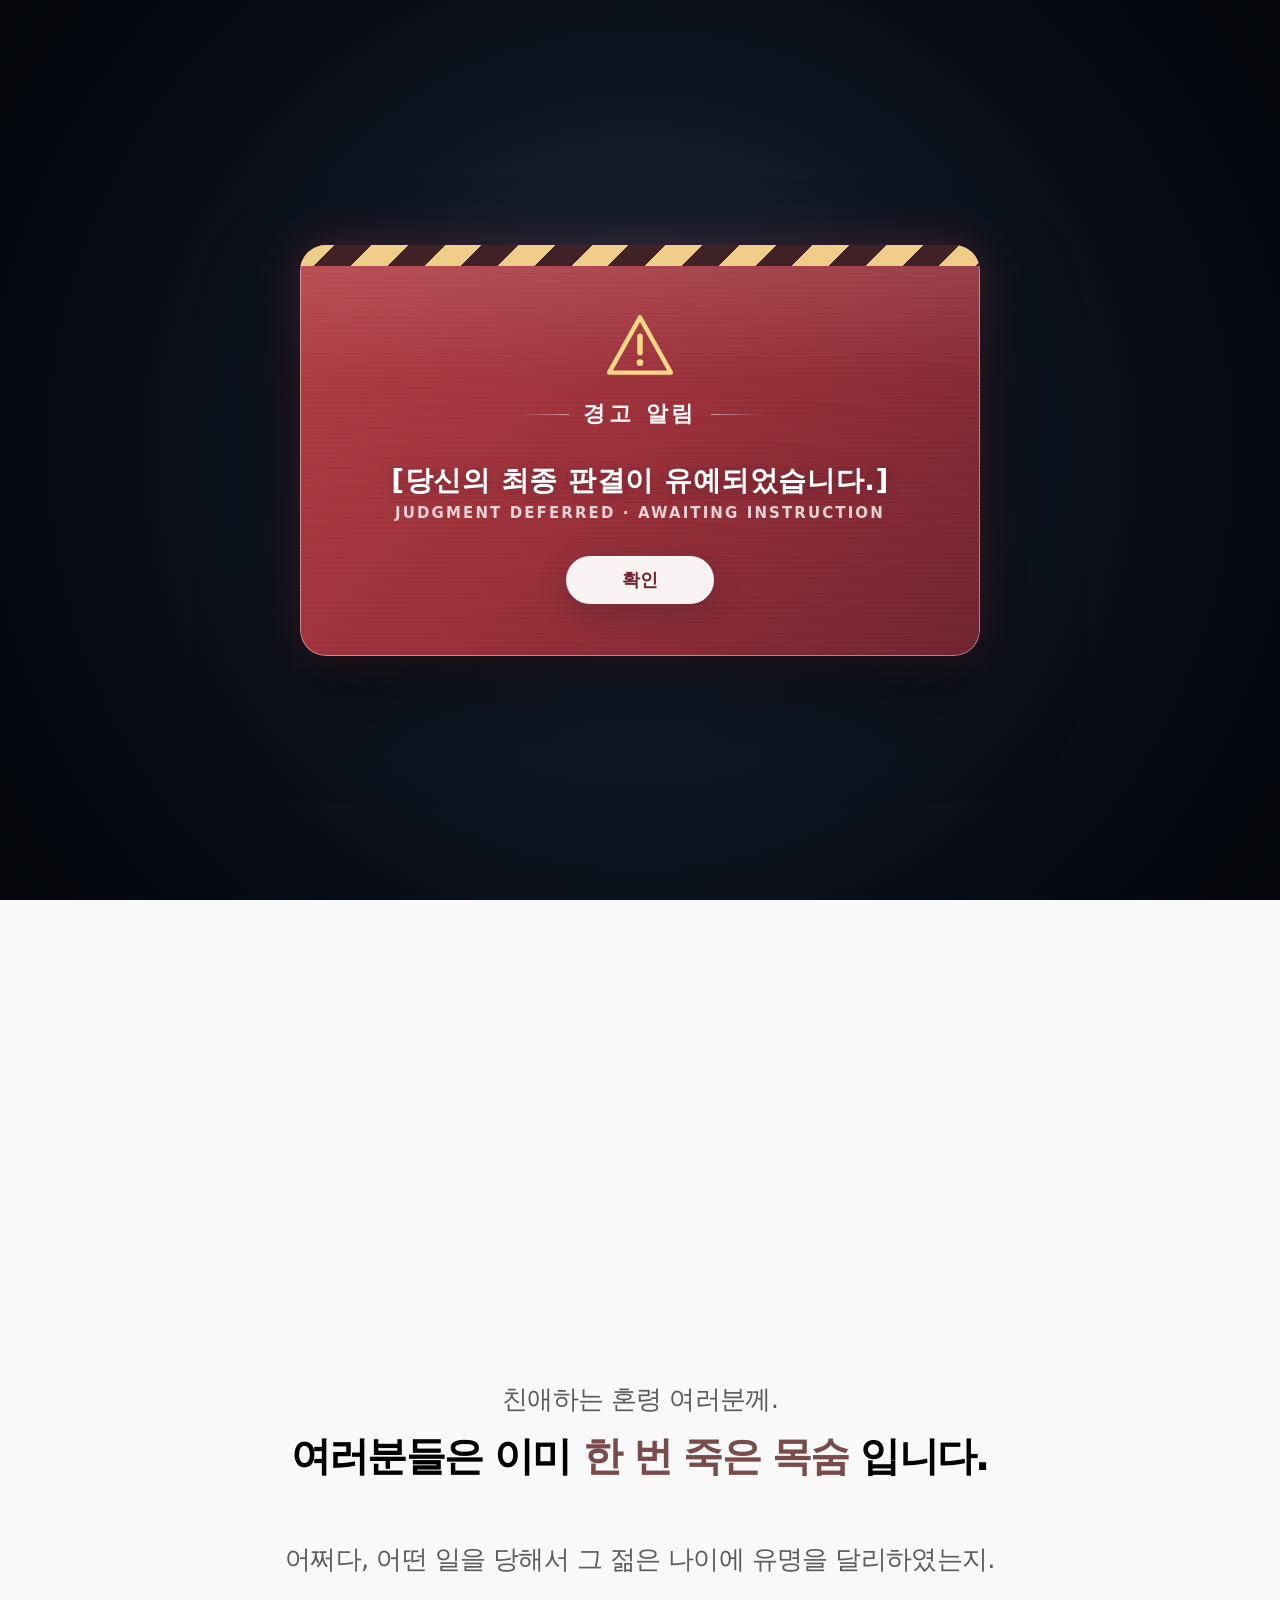
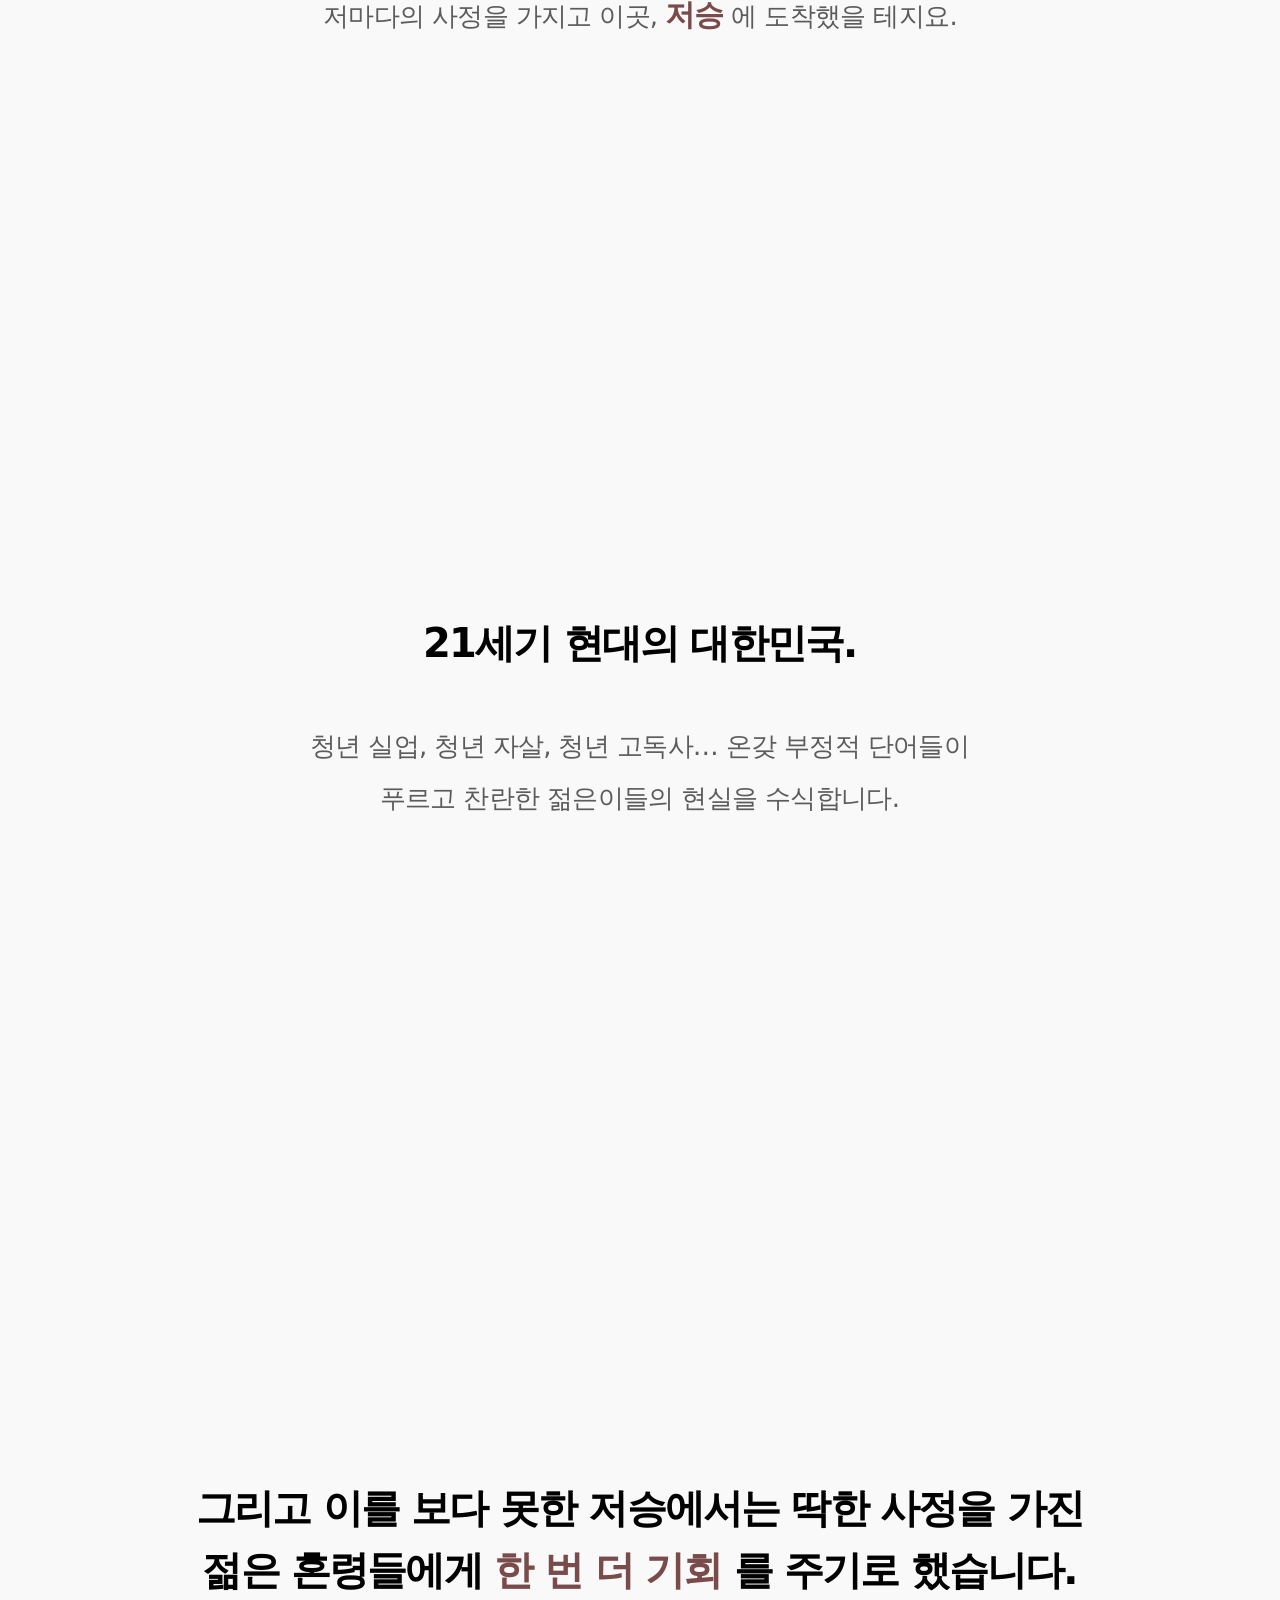
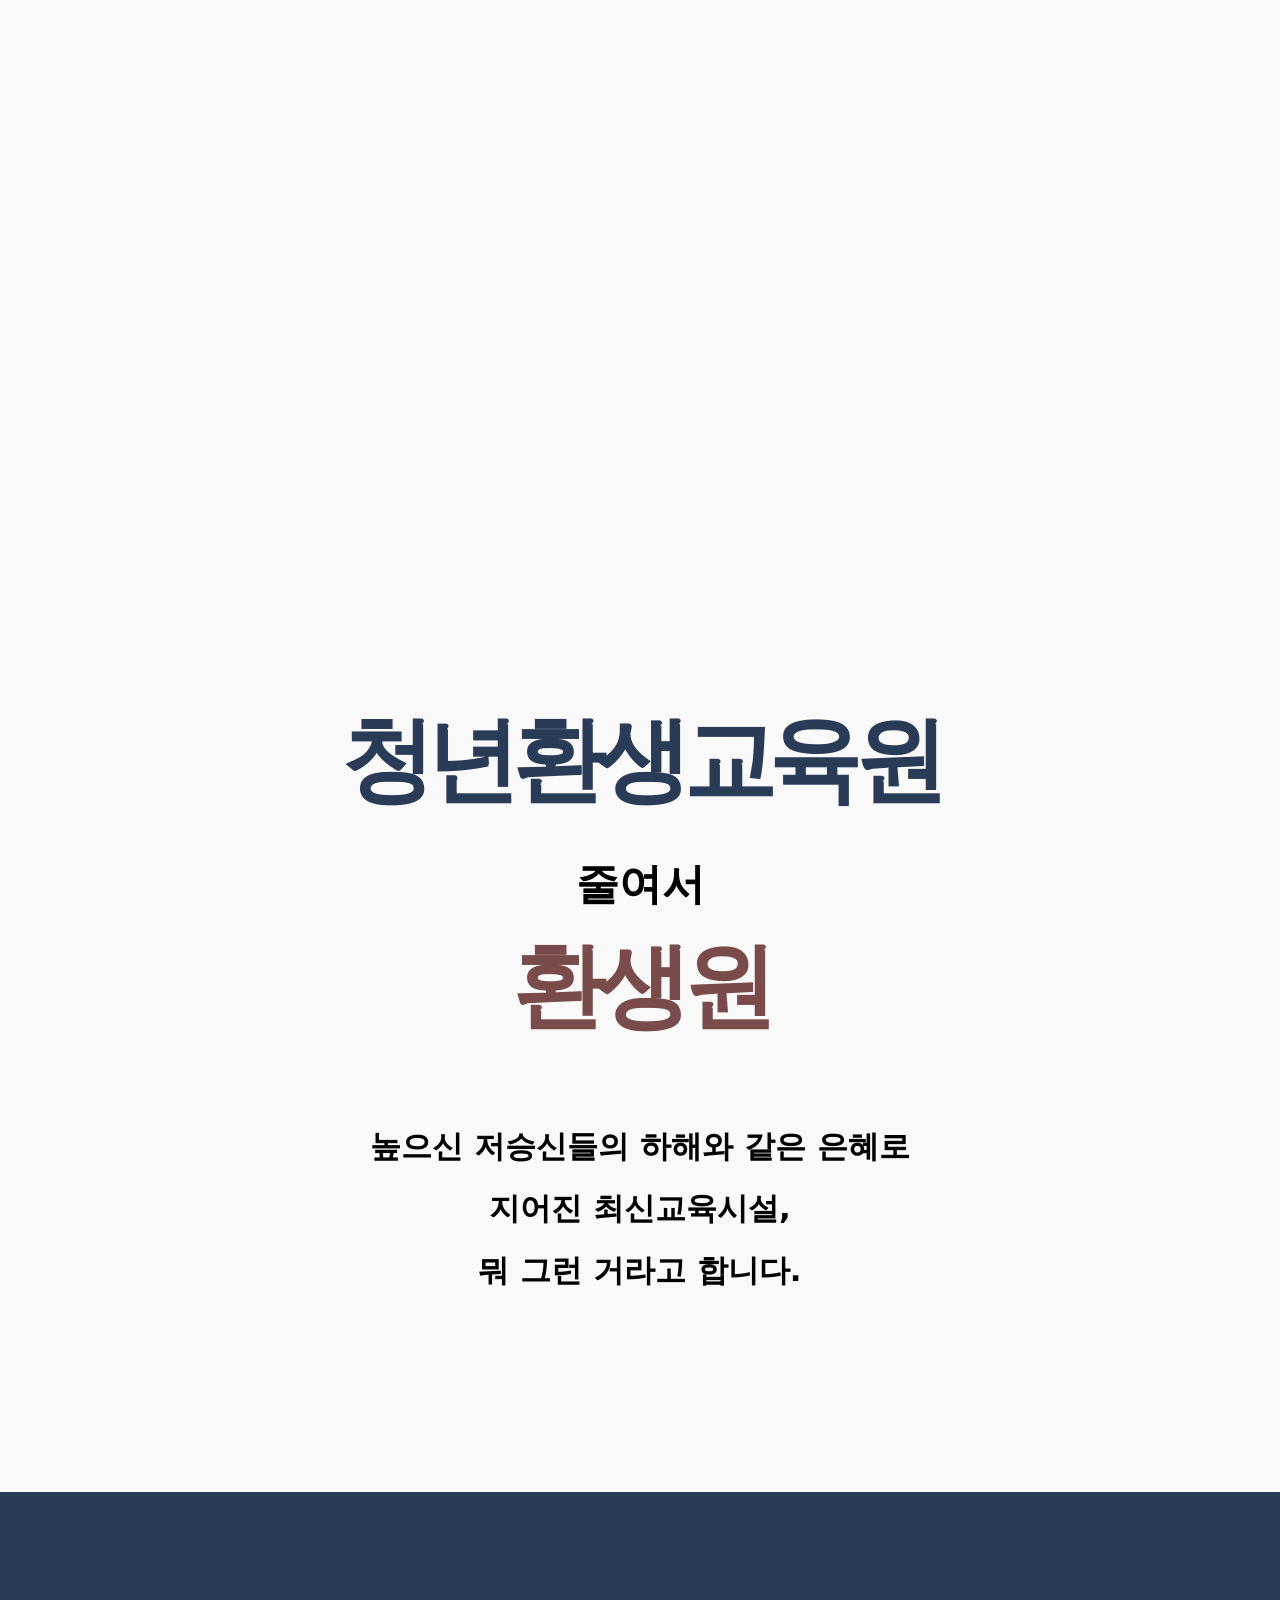
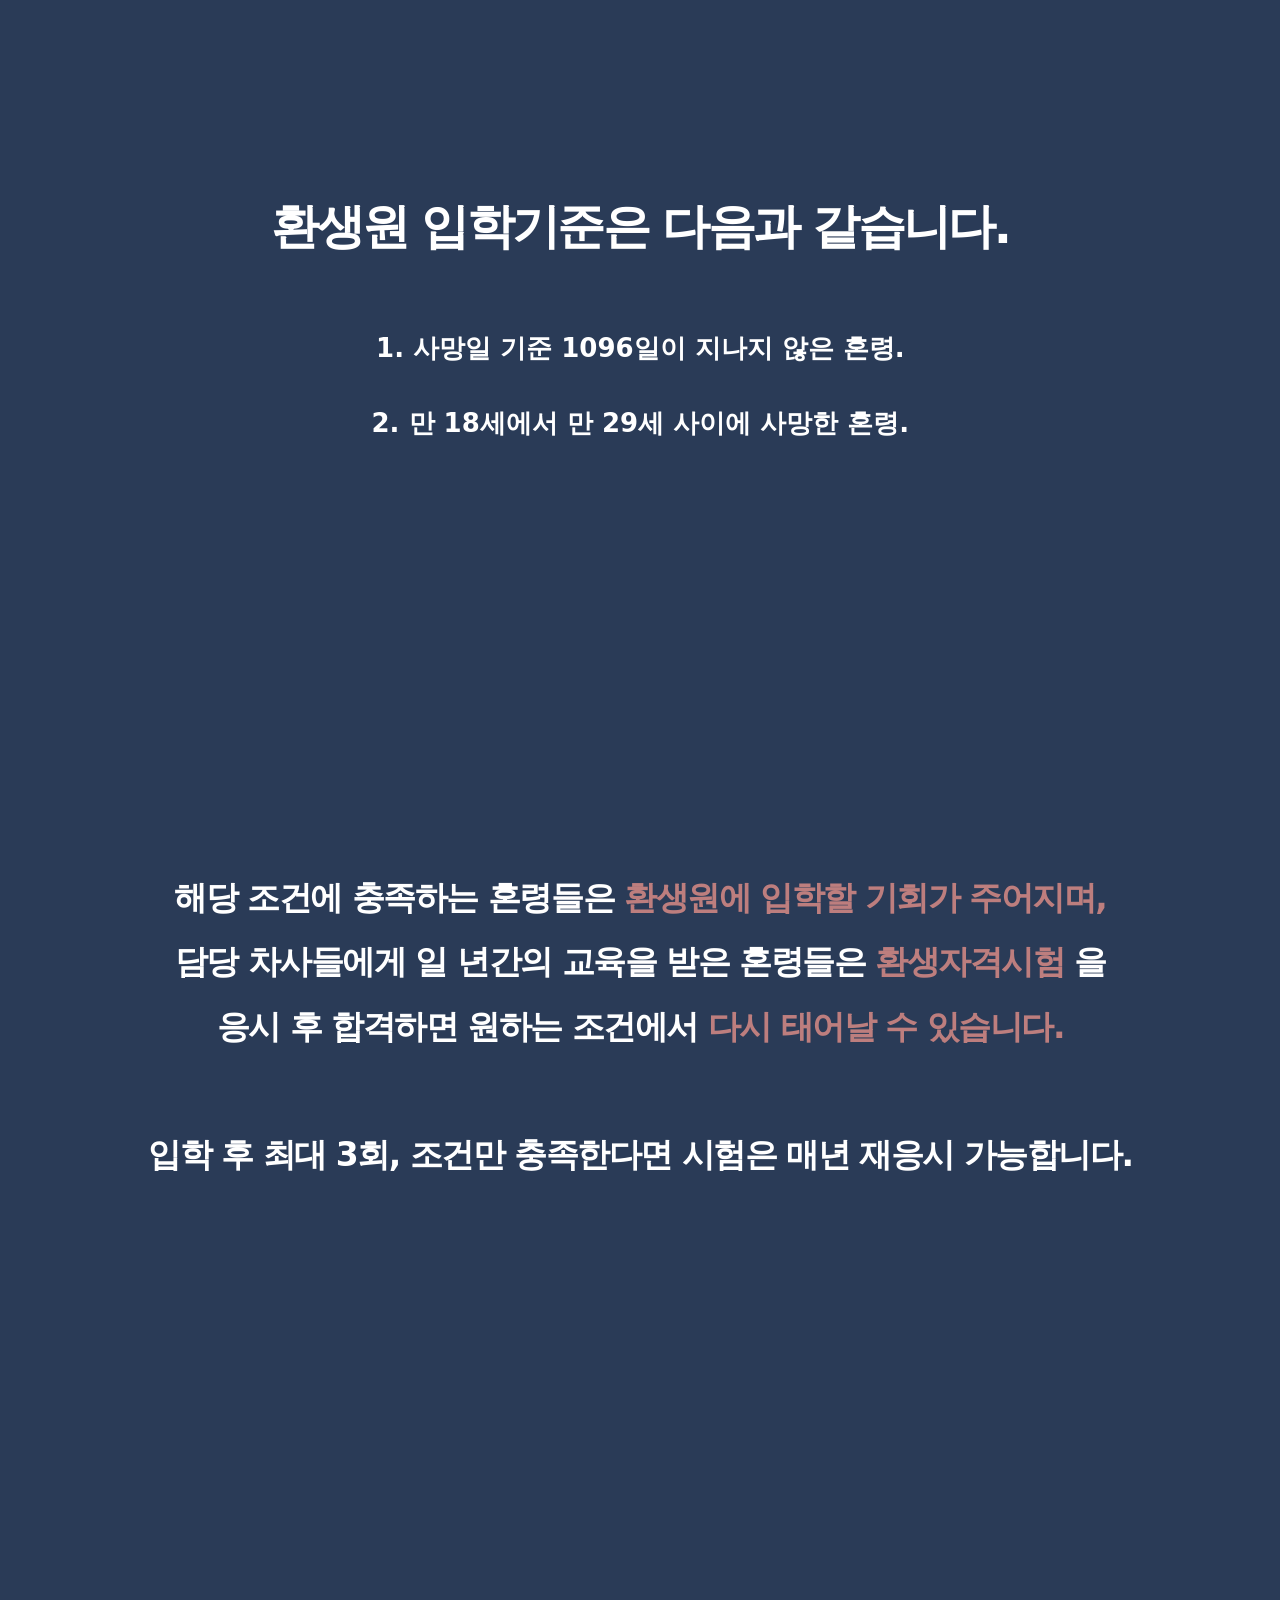
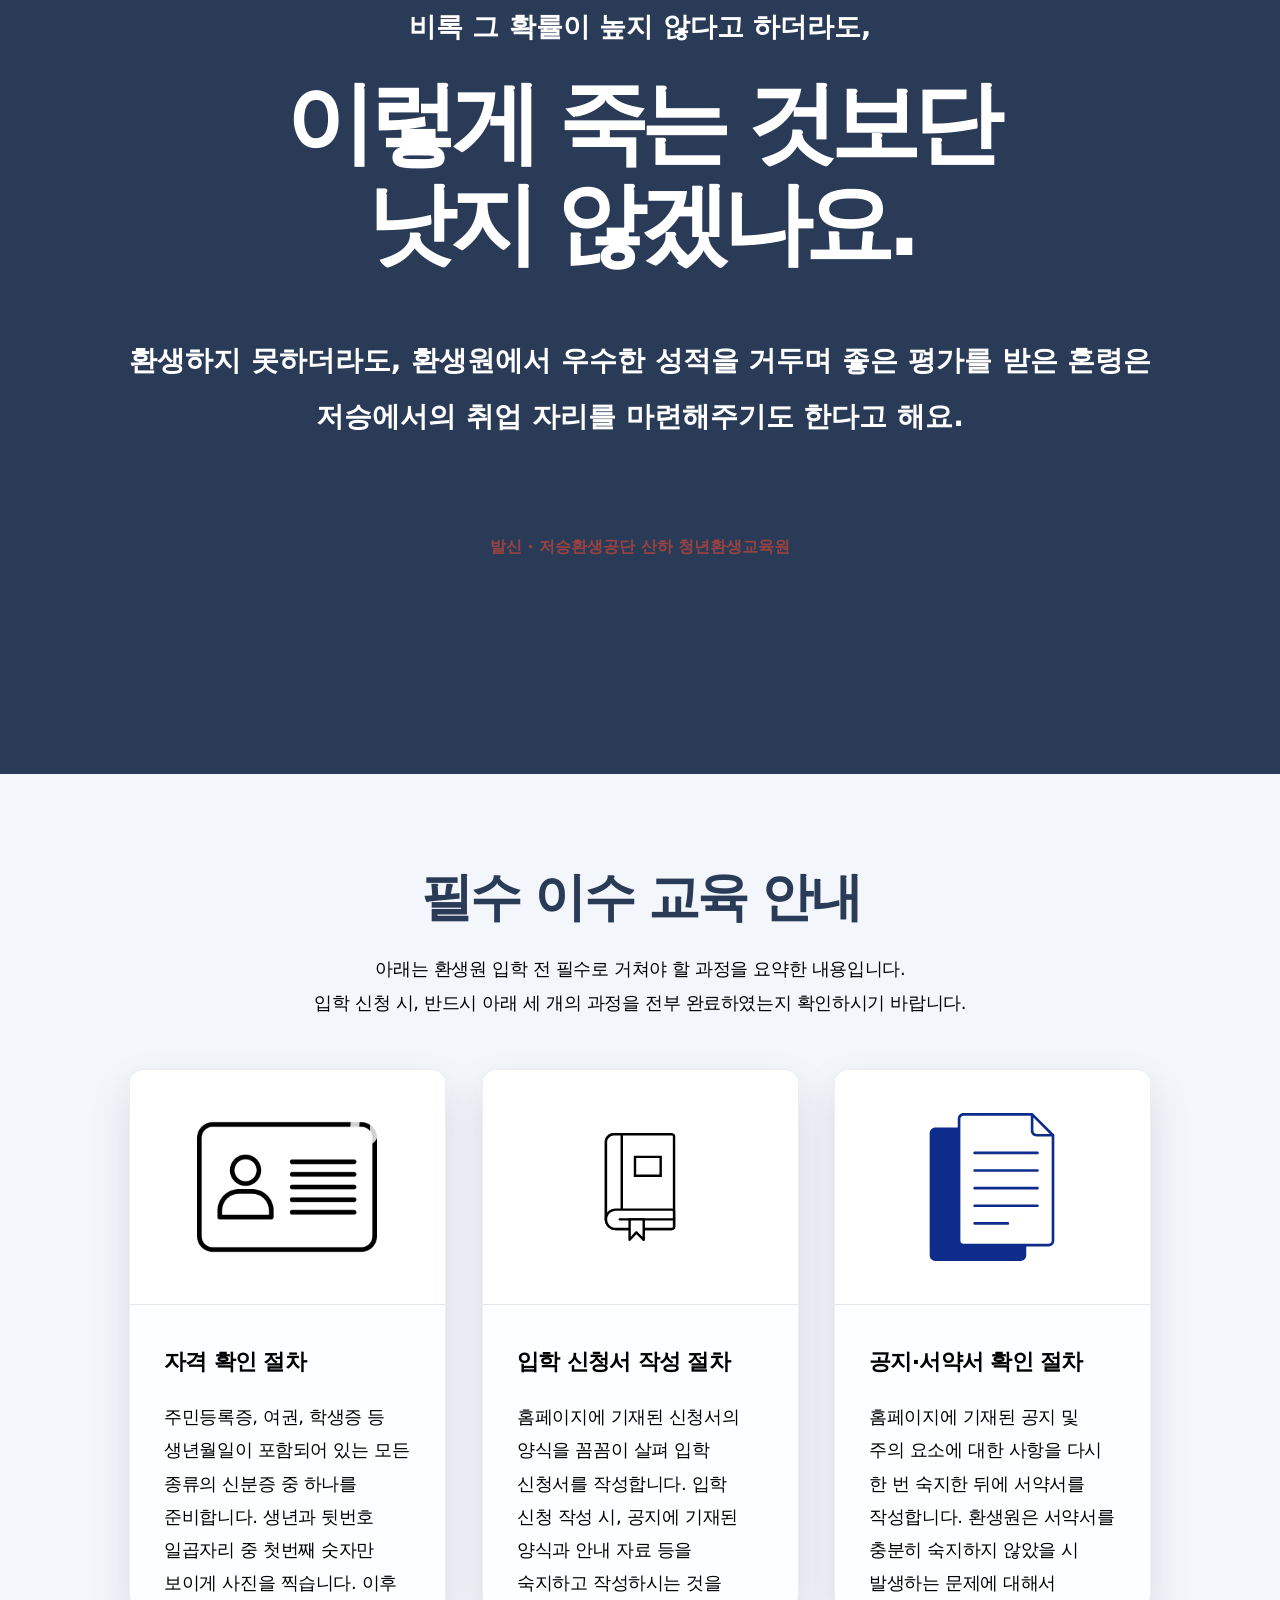
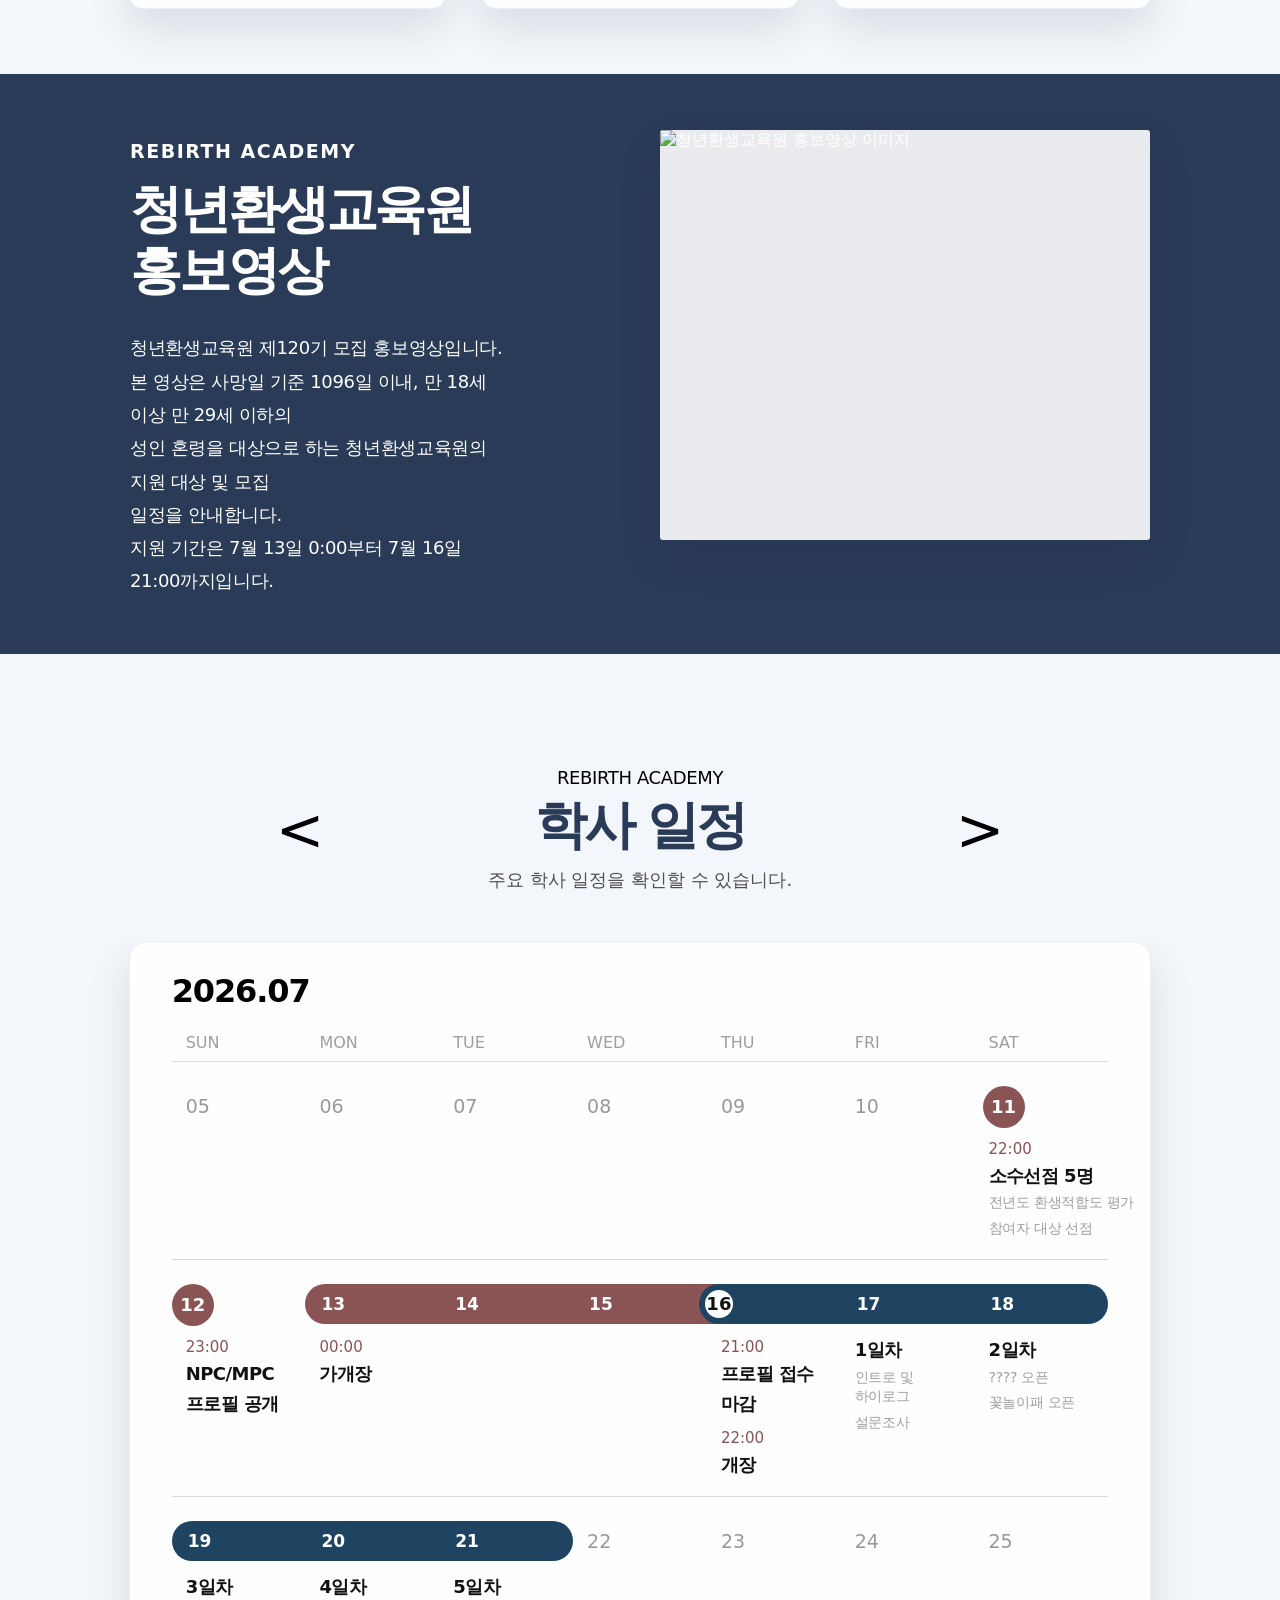
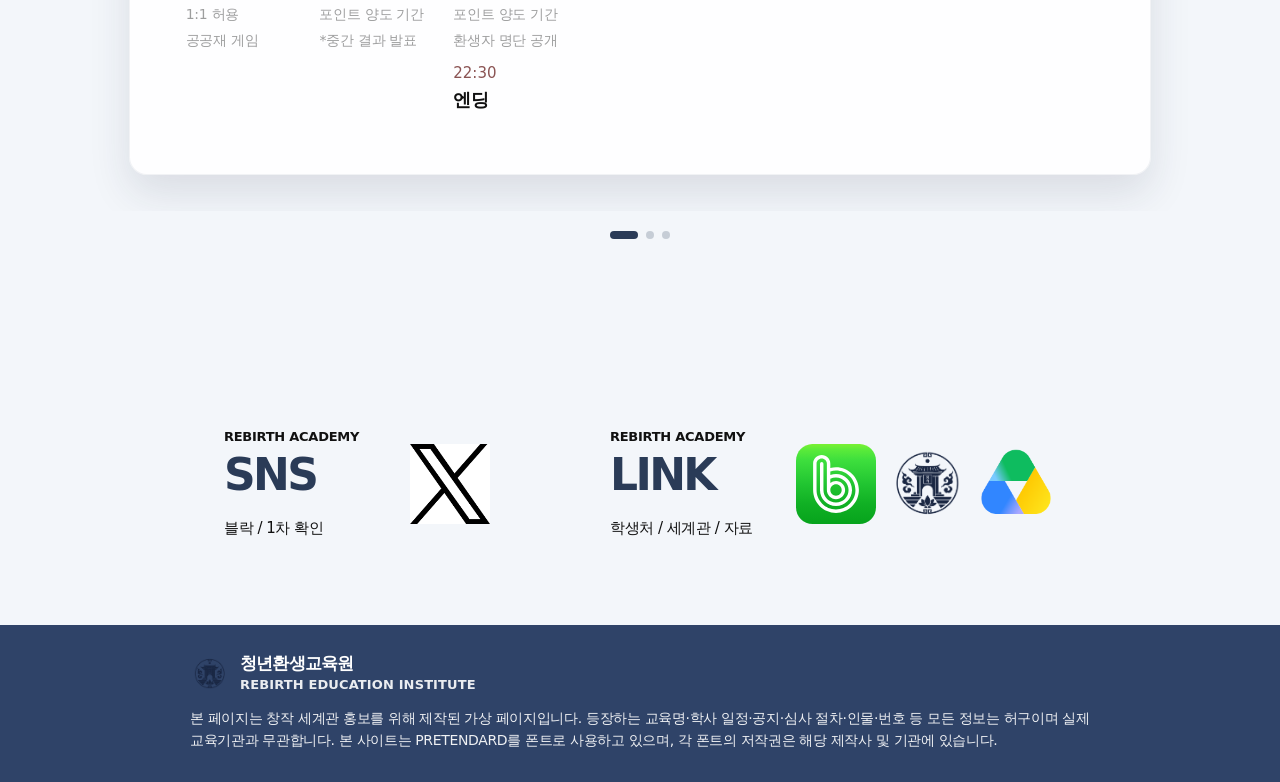
==== index.html @ 83b68c76 "first upload" ====
<!doctype html>
<html lang="ko">
  <head>
    <meta charset="utf-8" />
    <meta content="width=device-width, initial-scale=1.0" name="viewport" />
    <title>청년환생교육원</title>
    <link rel="stylesheet" href="styles.css" />
    <script src="./script.js" defer></script>
  </head>

  <body>
    <!-- =========================================================
       HEADER: 로고와 상단 내비게이션
       ========================================================= -->
    <header class="header">
      <div class="header__inner">
        <a class="header__logo" href="#top">
          <img
            alt="청년환생교육원 로고"
            class="header__logo-img"
            src="img/환생원 자료 모음/로고.png"
          />
          <span>청년환생교육원</span>
        </a>

        <nav class="header__nav">
          <a class="is-active" href="index.html">소개</a>
          <a href="index1.html">커뮤니티</a>
          <a href="index3.html">시스템</a>
        </nav>
      </div>
    </header>

    <!-- =========================================================
       ALARM POPUP: 페이지 진입 시 표시되는 경고 팝업
       ========================================================= -->
    <section
      aria-labelledby="alarmTitle"
      aria-describedby="alarmDesc"
      aria-modal="true"
      class="alarm-modal"
      data-alarm-modal
      role="dialog"
    >
      <section class="alarm" id="alarmBox" role="document">
        <div aria-hidden="true" class="alarm__icon">
          <svg
            fill="none"
            viewBox="0 0 64 58"
            xmlns="http://www.w3.org/2000/svg"
          >
            <path
              d="M32 4L60 54H4L32 4Z"
              stroke="currentColor"
              stroke-linejoin="round"
              stroke-width="4"
            ></path>
            <path
              d="M32 21V36"
              stroke="currentColor"
              stroke-linecap="round"
              stroke-width="5"
            ></path>
            <circle cx="32" cy="45" fill="currentColor" r="3"></circle>
          </svg>
        </div>

        <p class="alarm__label" id="alarmTitle">경고 알림</p>

        <p class="alarm__message" id="alarmDesc">
          [당신의 최종 판결이 유예되었습니다.]
        </p>

        <p class="alarm__sub">judgment deferred · awaiting instruction</p>

        <button class="alarm__confirm" data-alarm-close type="button">
          확인
        </button>
      </section>
    </section>

    <!-- =========================================================
       MAIN: 페이지 본문 시작
       ========================================================= -->
    <main id="top">
      <!-- =======================================================
         HERO: 첫 화면
         ======================================================= -->
      <section class="hero">
        <div class="layout hero__layout">
          <header class="hero__content reveal">
            <p class="hero__kicker">저승환생공단 · 제1096-청년호</p>

            <h1>청년환생교육원</h1>

            <p class="hero__sub">수신 · 사망일 기준 1096일 이내의 청년 혼령</p>
          </header>
        </div>
      </section>

      <!-- =======================================================
         INTRO: 세계관 소개 문단
         ======================================================= -->
      <section class="intro" id="intro">
        <div class="layout intro__layout">
          <article class="intro__block intro__block--first reveal">
            <p class="intro__label">친애하는 혼령 여러분께.</p>

            <h2>
              여러분들은 이미
              <span class="word-death">한 번 죽은 목숨</span>
              입니다.
            </h2>

            <p>
              어쩌다, 어떤 일을 당해서 그 젊은 나이에 유명을 달리하였는지.
              <br />
              저마다의 사정을 가지고 이곳,
              <span class="word-afterlife">저승</span>
              에 도착했을 테지요.
            </p>
          </article>

          <article class="intro__block intro__block--second reveal">
            <h2>21세기 현대의 대한민국.</h2>

            <p>
              청년 실업, 청년 자살, 청년 고독사… 온갖 부정적 단어들이
              <br />
              푸르고 찬란한 젊은이들의 현실을 수식합니다.
            </p>
          </article>

          <article class="intro__block intro__block--third reveal">
            <h2>
              그리고 이를 보다 못한 저승에서는 딱한 사정을 가진
              <br />
              젊은 혼령들에게
              <span class="word-chance">한 번 더 기회</span>
              를 주기로 했습니다.
            </h2>
          </article>
        </div>
      </section>

      <!-- =======================================================
         INSTITUTE: 환생원 명칭 소개
         ======================================================= -->
      <section class="institute">
        <article class="layout institute__layout reveal">
          <header class="institute__content">
            <h2>청년환생교육원</h2>

            <p class="institute__short">줄여서</p>

            <h3>환생원</h3>

            <p class="institute__desc">
              높으신 저승신들의 하해와 같은 은혜로 지어진 최신교육시설,
              <br />
              뭐 그런 거라고 합니다.
            </p>
          </header>
        </article>
      </section>

      <!-- =======================================================
         ADMISSION: 입학기준과 환생자격시험 안내
         ======================================================= -->
      <section class="admission" id="community">
        <div class="layout admission__layout">
          <article class="admission__copy admission__criteria reveal">
            <h2>환생원 입학기준은 다음과 같습니다.</h2>

            <ol>
              <li>사망일 기준 1096일이 지나지 않은 혼령.</li>
              <li>만 18세에서 만 29세 사이에 사망한 혼령.</li>
            </ol>
          </article>

          <article class="admission__copy admission__qualification reveal">
            <p>
              해당 조건에 충족하는 혼령들은
              <span>환생원에 입학할 기회가 주어지며,</span>
              <br />
              담당 차사들에게 일 년간의 교육을 받은 혼령들은
              <span>환생자격시험</span>
              을
              <br />
              응시 후 합격하면 원하는 조건에서
              <span>다시 태어날 수 있습니다.</span>
              <br />
              <br />
              입학 후 최대 3회, 조건만 충족한다면 시험은 매년 재응시 가능합니다.
            </p>
          </article>

          <article class="admission__final reveal">
            <p class="admission__lead">비록 그 확률이 높지 않다고 하더라도,</p>

            <h2>
              이렇게 죽는 것보단
              <br />
              낫지 않겠나요.
            </h2>

            <p class="admission__note">
              환생하지 못하더라도, 환생원에서 우수한 성적을 거두며 좋은 평가를
              받은 혼령은
              <br />
              저승에서의 취업 자리를 마련해주기도 한다고 해요.
            </p>

            <p class="admission__sender">
              발신 · 저승환생공단 산하 청년환생교육원
            </p>
          </article>
        </div>
      </section>

      <!-- =======================================================
         EDUCATION: 필수 이수 교육 안내
         ======================================================= -->
      <section class="education" id="system">
        <div class="layout">
          <header class="section-head education__head reveal">
            <h2>필수 이수 교육 안내</h2>

            <p>
              아래는 환생원 입학 전 필수로 거쳐야 할 과정을 요약한 내용입니다.
              <br />
              입학 신청 시, 반드시 아래 세 개의 과정을 전부 완료하였는지
              확인하시기 바랍니다.
            </p>
          </header>

          <div class="education__cards">
            <article class="education__card reveal">
              <span>01</span>

              <figure class="education__image">
                <img
                  alt="자격 확인 절차 이미지"
                  src="img\환생원 자료 모음\신분증.png"
                />
              </figure>

              <h3>자격 확인 절차</h3>

              <p>
                주민등록증, 여권, 학생증 등 생년월일이 포함되어 있는 모든 종류의
                신분증 중 하나를 준비합니다. 생년과 뒷번호 일곱자리 중 첫번째
                숫자만 보이게 사진을 찍습니다. 이후 신청서 제출 시 함께
                첨부하여야 합니다.
              </p>
            </article>

            <article class="education__card reveal">
              <span>02</span>

              <figure class="education__image">
                <img
                  alt="입학 신청서 작성 절차 이미지"
                  src="img\환생원 자료 모음\입학 신청서 작성 절차.svg"
                />
              </figure>

              <h3>입학 신청서 작성 절차</h3>

              <p>
                홈페이지에 기재된 신청서의 양식을 꼼꼼이 살펴 입학 신청서를
                작성합니다. 입학 신청 작성 시, 공지에 기재된 양식과 안내 자료
                등을 숙지하고 작성하시는 것을 권장드립니다.
              </p>
            </article>

            <article class="education__card reveal">
              <span>03</span>

              <figure class="education__image">
                <img
                  alt="공지·서약서 확인 절차 이미지"
                  src="img\환생원 자료 모음\공식서약서 확인절차 이미지.svg"
                />
              </figure>

              <h3>공지·서약서 확인 절차</h3>

              <p>
                홈페이지에 기재된 공지 및 주의 요소에 대한 사항을 다시 한 번
                숙지한 뒤에 서약서를 작성합니다. 환생원은 서약서를 충분히
                숙지하지 않았을 시 발생하는 문제에 대해서 책임지지 않습니다.
              </p>
            </article>
          </div>
        </div>
      </section>

      <!-- =======================================================
         PROMO: 홍보영상 영역
         ======================================================= -->
      <section class="promo">
        <article class="layout promo__layout reveal">
          <header class="promo__content">
            <p class="promo__label">REBIRTH ACADEMY</p>

            <h2>
              청년환생교육원
              <br />
              홍보영상
            </h2>

            <p>
              청년환생교육원 제120기 모집 홍보영상입니다.
              <br />
              본 영상은 사망일 기준 1096일 이내, 만 18세 이상 만 29세 이하의
              <br />
              성인 혼령을 대상으로 하는 청년환생교육원의 지원 대상 및 모집
              <br />
              일정을 안내합니다.
              <br />
              지원 기간은 7월 13일 0:00부터 7월 16일 21:00까지입니다.
            </p>
          </header>

          <figure class="promo__video">
            <img alt="청년환생교육원 홍보영상 이미지" src="홍보영상.png" />
          </figure>
        </article>
      </section>

      <!-- =======================================================
         SCHEDULE SLIDER: 학사 일정 / 러닝 일정 / 수위표
         ======================================================= -->
      <section class="schedule" id="schedule-gallery">
        <section
          aria-label="학사 일정, 러닝 일정, 수위표 슬라이더"
          class="slider reveal"
        >
          <header class="slider__fixed-head">
            <button
              aria-label="이전 페이지 보기"
              class="slider__arrow slider__prev"
              type="button"
            >
              &lt;
            </button>

            <div class="slider__title-area">
              <section
                class="slider__title-panel is-active"
                data-slide-title="0"
              >
                <p class="section-kicker">REBIRTH ACADEMY</p>
                <h2>학사 일정</h2>
                <p>주요 학사 일정을 확인할 수 있습니다.</p>
              </section>

              <section class="slider__title-panel" data-slide-title="1">
                <p class="section-kicker">REBIRTH ACADEMY</p>
                <h2>러닝 일정</h2>
                <p>환생 적합도 평가 기간은 총 5일간 진행됩니다.</p>
              </section>

              <section class="slider__title-panel" data-slide-title="2">
                <p class="section-kicker">CONTENT RATING GUIDE</p>
                <h2>수위표</h2>
                <p>방송통신심의위원회 Safe Net 등급 기준 참고</p>
              </section>
            </div>

            <button
              aria-label="다음 페이지 보기"
              class="slider__arrow slider__next"
              type="button"
            >
              &gt;
            </button>
          </header>

          <div aria-live="polite" class="slider__viewport" role="region">
            <div class="slider__track" role="list">
              <article class="slider__slide is-active" data-slide="0">
                <section class="layout slider__layout">
                  <article
                    aria-label="2026년 7월 학사 일정표"
                    class="calendar calendar--fixed"
                  >
                    <h3 class="calendar__month">
                      <time datetime="2026-07">2026.07</time>
                    </h3>

                    <section
                      aria-label="2026년 7월 일정"
                      class="calendar__table"
                    >
                      <header aria-label="요일" class="calendar__weekdays">
                        <span>SUN</span>
                        <span>MON</span>
                        <span>TUE</span>
                        <span>WED</span>
                        <span>THU</span>
                        <span>FRI</span>
                        <span>SAT</span>
                      </header>

                      <div aria-hidden="true" class="calendar__rule"></div>

                      <section
                        aria-label="7월 5일부터 7월 11일까지"
                        class="calendar__week"
                      >
                        <article class="calendar__day is-muted">
                          <time datetime="2026-07-05">05</time>
                        </article>

                        <article class="calendar__day is-muted">
                          <time datetime="2026-07-06">06</time>
                        </article>

                        <article class="calendar__day is-muted">
                          <time datetime="2026-07-07">07</time>
                        </article>

                        <article class="calendar__day is-muted">
                          <time datetime="2026-07-08">08</time>
                        </article>

                        <article class="calendar__day is-muted">
                          <time datetime="2026-07-09">09</time>
                        </article>

                        <article class="calendar__day is-muted">
                          <time datetime="2026-07-10">10</time>
                        </article>

                        <article class="calendar__day has-badge">
                          <time
                            class="calendar__date-badge is-brown"
                            datetime="2026-07-11"
                          >
                            <span
                              class="calendar__badge-number calendar__badge-number--11"
                              >11</span
                            >
                          </time>
                          <time class="calendar__time">22:00</time>
                          <strong>소수선점 5명</strong>
                          <small>전년도 환생적합도 평가</small>
                          <small>참여자 대상 선점</small>
                        </article>
                      </section>

                      <div aria-hidden="true" class="calendar__rule"></div>

                      <section
                        aria-label="7월 12일부터 7월 18일까지"
                        class="calendar__week calendar__week--main"
                      >
                        <article
                          class="calendar__day has-badge calendar__day--12"
                        >
                          <time
                            class="calendar__date-badge is-brown"
                            datetime="2026-07-12"
                          >
                            <span class="calendar__badge-number">12</span>
                          </time>
                          <time class="calendar__time">23:00</time>
                          <strong>NPC/MPC</strong>
                          <strong>프로필 공개</strong>
                        </article>

                        <article
                          class="calendar__day calendar__range-day calendar__range--brown is-range-start"
                        >
                          <time
                            class="calendar__range-date"
                            datetime="2026-07-13"
                          >
                            13
                          </time>
                          <time class="calendar__time">00:00</time>
                          <strong>가개장</strong>
                        </article>

                        <article
                          class="calendar__day calendar__range-day calendar__range--brown"
                        >
                          <time
                            class="calendar__range-date"
                            datetime="2026-07-14"
                          >
                            14
                          </time>
                        </article>

                        <article
                          class="calendar__day calendar__range-day calendar__range--brown is-range-end"
                        >
                          <time
                            class="calendar__range-date"
                            datetime="2026-07-15"
                          >
                            15
                          </time>
                        </article>

                        <article
                          class="calendar__day calendar__range-day calendar__range--navy is-range-start calendar__day--16"
                        >
                          <time
                            class="calendar__date-badge is-ring"
                            datetime="2026-07-16"
                          >
                            <span class="calendar__badge-number">16</span>
                          </time>
                          <time class="calendar__time">21:00</time>
                          <strong>프로필 접수</strong>
                          <strong>마감</strong>
                          <time class="calendar__time is-later">22:00</time>
                          <strong>개장</strong>
                        </article>

                        <article
                          class="calendar__day calendar__range-day calendar__range--navy"
                        >
                          <time
                            class="calendar__range-date"
                            datetime="2026-07-17"
                          >
                            17
                          </time>
                          <strong>1일차</strong>
                          <small>인트로 및 하이로그</small>
                          <small>설문조사</small>
                        </article>

                        <article
                          class="calendar__day calendar__range-day calendar__range--navy is-range-end"
                        >
                          <time
                            class="calendar__range-date"
                            datetime="2026-07-18"
                          >
                            18
                          </time>
                          <strong>2일차</strong>
                          <small>???? 오픈</small>
                          <small>꽃놀이패 오픈</small>
                        </article>
                      </section>

                      <div aria-hidden="true" class="calendar__rule"></div>

                      <section
                        aria-label="7월 19일부터 7월 25일까지"
                        class="calendar__week calendar__week--main"
                      >
                        <article
                          class="calendar__day calendar__range-day calendar__range--navy is-range-start"
                        >
                          <time
                            class="calendar__range-date"
                            datetime="2026-07-19"
                          >
                            19
                          </time>
                          <strong>3일차</strong>
                          <small>1:1 허용</small>
                          <small>공공재 게임</small>
                        </article>

                        <article
                          class="calendar__day calendar__range-day calendar__range--navy"
                        >
                          <time
                            class="calendar__range-date"
                            datetime="2026-07-20"
                          >
                            20
                          </time>
                          <strong>4일차</strong>
                          <small>포인트 양도 기간</small>
                          <small>*중간 결과 발표</small>
                        </article>

                        <article
                          class="calendar__day calendar__range-day calendar__range--navy is-range-end"
                        >
                          <time
                            class="calendar__range-date"
                            datetime="2026-07-21"
                          >
                            21
                          </time>
                          <strong>5일차</strong>
                          <small>포인트 양도 기간</small>
                          <small>환생자 명단 공개</small>
                          <time class="calendar__time is-ending">22:30</time>
                          <strong>엔딩</strong>
                        </article>

                        <article class="calendar__day is-muted">
                          <time datetime="2026-07-22">22</time>
                        </article>

                        <article class="calendar__day is-muted">
                          <time datetime="2026-07-23">23</time>
                        </article>

                        <article class="calendar__day is-muted">
                          <time datetime="2026-07-24">24</time>
                        </article>

                        <article class="calendar__day is-muted">
                          <time datetime="2026-07-25">25</time>
                        </article>
                      </section>
                    </section>
                  </article>
                </section>
              </article>

              <article class="slider__slide" data-slide="1">
                <section class="layout slider__layout">
                  <section aria-label="러닝 일정 목록" class="run">
                    <div class="run__track"></div>

                    <article class="run__item">
                      <div class="run__dot"></div>
                      <div class="run__card">
                        <div class="run__day">
                          <span>DAY</span>
                          <strong>01</strong>
                        </div>
                        <div class="run__main">
                          인트로 및 하이로그
                          <br />
                          설문조사
                        </div>
                        <div class="run__side">
                          <span>SYSTEM</span>
                          <strong>첫날 공지</strong>
                        </div>
                      </div>
                    </article>

                    <article class="run__item">
                      <div class="run__dot"></div>
                      <div class="run__card">
                        <div class="run__day">
                          <span>DAY</span>
                          <strong>02</strong>
                        </div>
                        <div class="run__main">
                          ???? 오픈
                          <br />
                          꽃놀이 패 오픈
                        </div>
                        <div class="run__side">
                          <span>SYSTEM</span>
                          <strong>특수 시스템</strong>
                        </div>
                      </div>
                    </article>

                    <article class="run__item">
                      <div class="run__dot"></div>
                      <div class="run__card">
                        <div class="run__day">
                          <span>DAY</span>
                          <strong>03</strong>
                        </div>
                        <div class="run__main">1:1 허용</div>
                        <div class="run__side">
                          <span>SYSTEM</span>
                          <strong>공공재 게임</strong>
                        </div>
                      </div>
                    </article>

                    <article class="run__item">
                      <div class="run__dot"></div>
                      <div class="run__card">
                        <div class="run__day">
                          <span>DAY</span>
                          <strong>04</strong>
                        </div>
                        <div class="run__main">포인트 양도 기간</div>
                        <div class="run__side">
                          <span>SYSTEM</span>
                          <strong>중간 결과 발표</strong>
                        </div>
                      </div>
                    </article>

                    <article class="run__item">
                      <div class="run__dot"></div>
                      <div class="run__card">
                        <div class="run__day">
                          <span>DAY</span>
                          <strong>05</strong>
                        </div>
                        <div class="run__main">포인트 양도 기간</div>
                        <div class="run__side">
                          <span>SYSTEM</span>
                          <strong>환생자 명단 공개, 엔딩</strong>
                        </div>
                      </div>
                    </article>
                  </section>
                </section>
              </article>

              <article class="slider__slide" data-slide="2">
                <section class="layout slider__layout">
                  <article aria-label="콘텐츠 수위 기준표" class="rating">
                    <header class="rating__meta">
                      <figure class="rating__icon">
                        <img
                          alt="수위표 아이콘 이미지"
                          src="img\환생원 자료 모음\311699 (1).svg"
                        />
                      </figure>

                      <section class="rating__copy">
                        <h3>콘텐츠 수위 기준</h3>
                        <p>
                          콘텐츠의 노출, 성행위, 폭력, 언어, 기타 항목을
                          기준으로 등급을 분류합니다.
                        </p>
                      </section>

                      <aside class="rating__badge">
                        현재 수위
                        <strong>2244</strong>
                      </aside>
                    </header>

                    <section
                      aria-label="수위 등급 표"
                      class="rating__table-wrap"
                    >
                      <table class="rating__table">
                        <thead>
                          <tr>
                            <th>등급</th>
                            <th>노출</th>
                            <th>성행위</th>
                            <th>폭력</th>
                            <th>언어</th>
                            <th>기타</th>
                          </tr>
                        </thead>

                        <tbody>
                          <tr>
                            <td class="rating__grade-cell">
                              <span class="rating__grade rating__grade--4">
                                4등급
                              </span>
                            </td>
                            <td>성기노출</td>
                            <td>
                              성범죄 또는
                              <br />
                              노골적인 성행위
                            </td>
                            <td>
                              잔인한 살해
                              <br />
                              <em>4등급</em>
                            </td>
                            <td>
                              노골적이고
                              <br />
                              외설적인 비속어
                              <br />
                              <em>4등급</em>
                            </td>
                            <td rowspan="3">
                              마약 사용 조장
                              <br />
                              무기 사용 조장
                              <br />
                              도박
                            </td>
                          </tr>

                          <tr>
                            <td class="rating__grade-cell">
                              <span class="rating__grade rating__grade--3">
                                3등급
                              </span>
                            </td>
                            <td>전신 노출</td>
                            <td>
                              노골적이지
                              <br />
                              않은 성행위
                            </td>
                            <td>살해</td>
                            <td>심한 비속어</td>
                          </tr>

                          <tr>
                            <td class="rating__grade-cell">
                              <span class="rating__grade rating__grade--2">
                                2등급
                              </span>
                            </td>
                            <td>
                              부분 노출
                              <br />
                              <em>2등급</em>
                            </td>
                            <td>
                              착의 상태의
                              <br />
                              성적 접촉
                              <br />
                              <em>2등급</em>
                            </td>
                            <td>상해</td>
                            <td>거친 비속어</td>
                          </tr>

                          <tr>
                            <td class="rating__grade-cell">
                              <span class="rating__grade rating__grade--1">
                                1등급
                              </span>
                            </td>
                            <td>노출 복장</td>
                            <td>격렬한 키스</td>
                            <td>격투</td>
                            <td>일상 비속어</td>
                            <td rowspan="2">
                              음주 조장
                              <br />
                              흡연 조장
                            </td>
                          </tr>

                          <tr>
                            <td class="rating__grade-cell">
                              <span class="rating__grade rating__grade--0">
                                0등급
                              </span>
                            </td>
                            <td>노출 없음</td>
                            <td>성행위 없음</td>
                            <td>폭력 없음</td>
                            <td>비속어 없음</td>
                          </tr>
                        </tbody>
                      </table>
                    </section>
                  </article>
                </section>
              </article>
            </div>
          </div>

          <nav aria-label="슬라이드 위치" class="slider__dots">
            <button
              aria-label="학사 일정 보기"
              class="is-active"
              data-slide="0"
              type="button"
            ></button>

            <button
              aria-label="러닝 일정 보기"
              data-slide="1"
              type="button"
            ></button>

            <button
              aria-label="수위표 보기"
              data-slide="2"
              type="button"
            ></button>
          </nav>
        </section>
      </section>

      <!-- =======================================================
         QUICK LINKS: SNS와 링크 영역
         ======================================================= -->
      <section class="quick">
        <div class="layout quick__layout">
          <article class="quick__panel reveal">
            <header class="quick__content">
              <p class="section-kicker">REBIRTH ACADEMY</p>
              <h2>SNS</h2>
              <p>블락 / 1차 확인</p>
            </header>

            <figure class="quick__asset quick__asset--single">
              <img
                alt="SNS 이미지"
                src="img\환생원 자료 모음\트위터 링크.jpg"
              />
            </figure>
          </article>

          <article class="quick__panel reveal">
            <header class="quick__content">
              <p class="section-kicker">REBIRTH ACADEMY</p>
              <h2>LINK</h2>
              <p>학생처 / 세계관 / 자료</p>
            </header>

            <figure class="quick__asset quick__asset--triple">
              <img
                alt="성인 확인 링크 이미지"
                src="img/환생원 자료 모음/네이버_밴드_아이콘.svg"
              />
              <img
                alt="학생처 링크 이미지"
                src="img\환생원 자료 모음\로고.png"
              />
              <img
                alt="추가 링크 이미지"
                src="img/환생원 자료 모음/013c6e80c54ae559.png"
              />
            </figure>
          </article>
        </div>
      </section>
    </main>

    <!-- =========================================================
   FOOTER: 안내 문구와 저작권성 고지
   ========================================================= -->
    <footer class="footer">
      <div class="footer__layout">
        <section class="footer__top">
          <figure class="footer__mark">
            <img
              alt="청년환생교육원 푸터 로고"
              src="img\환생원 자료 모음\로고.png"
            />
          </figure>

          <section class="footer__brand-text">
            <strong>청년환생교육원</strong>
            <span>REBIRTH EDUCATION INSTITUTE</span>
          </section>
        </section>

        <p class="footer__note">
          본 페이지는 창작 세계관 홍보를 위해 제작된 가상 페이지입니다. 등장하는
          교육명·학사 일정·공지·심사 절차·인물·번호 등 모든 정보는 허구이며 실제
          교육기관과 무관합니다. 본 사이트는 PRETENDARD를 폰트로 사용하고
          있으며, 각 폰트의 저작권은 해당 제작사 및 기관에 있습니다.
        </p>
      </div>
    </footer>
  </body>
</html>
---- styles.css ----
/* =========================================================
   청년환생교육원 홈페이지 CSS
   - !important 사용 없음
   - @import 사용 없음
   - HTML class 이름 기준으로 정리
   ========================================================= */

/* ---------------------------------------------------------
   01. Design Tokens / Reset
   --------------------------------------------------------- */
:root {
  --color-navy: #2a3b57;
  --color-navy-dark: #18374f;
  --color-brown: #7a4b4b;
  --color-brown-soft: #bd7e7e;
  --color-bg: #f9f9f9;
  --color-bg-soft: #f3f6fa;
  --color-text: #000000;
  --color-muted: #5c5c5c;
  --color-white: #ffffff;
  --color-line: rgba(42, 59, 87, 0.14);

  --red-main: #b33e45;
  --red-mid: #982f39;
  --red-deep: #6f2430;
  --warning: #f1d08a;

  --header-height: 82px;
  --container-width: min(calc(100% - 48px), 1872px);
  --shadow-card: 0 18px 42px rgba(31, 44, 67, 0.12);
  --shadow-alarm: 0 28px 58px rgba(33, 35, 42, 0.28);
}

*,
*::before,
*::after {
  box-sizing: border-box;
}

html {
  scroll-behavior: smooth;
}

body {
  margin: 0;
  background: var(--color-bg);
  color: var(--color-text);
  font-family:
    "Pretendard",
    system-ui,
    -apple-system,
    BlinkMacSystemFont,
    sans-serif;
  word-break: keep-all;
}

body > header,
body > main,
body > footer {
  width: 100%;
}

a {
  color: inherit;
}

img {
  display: block;
  max-width: 100%;
}

figure,
section,
article,
header,
footer,
nav,
aside {
  margin: 0;
  padding: 0;
}

button {
  font: inherit;
}

.layout,
.header__inner {
  width: var(--container-width);
  margin-inline: auto;
  display: grid;
  grid-template-columns: repeat(12, minmax(0, 1fr));
  column-gap: 24px;
}

/* ---------------------------------------------------------
   02. Header / Navigation
   --------------------------------------------------------- */
.header {
  position: fixed;
  inset: 0 0 auto;
  z-index: 100;
  height: var(--header-height);
  display: flex;
  align-items: center;
  background: var(--color-white);
  border-bottom: 1px solid rgba(0, 0, 0, 0.04);
}

.header__inner {
  align-items: center;
}

.header__logo {
  grid-column: 2 / span 4;
  justify-self: start;
  display: inline-flex;
  align-items: center;
  gap: 12px;
  color: var(--color-navy-dark);
  font-size: 27px;
  font-weight: 600;
  letter-spacing: 0.05em;
  text-decoration: none;
}

.header__logo-img {
  width: 40px;
  height: 40px;
  object-fit: contain;
  flex: 0 0 40px;
}

.header__nav {
  grid-column: 8 / span 5;
  justify-self: end;
  display: flex;
  align-items: center;
  gap: 30px;
}

.header__nav a {
  position: relative;
  width: 94px;
  height: var(--header-height);
  display: grid;
  place-items: center;
  color: #000;
  font-size: 18px;
  font-weight: 500;
  line-height: 1;
  text-decoration: none;
  transition:
    color 0.22s ease,
    font-weight 0.22s ease;
}

.header__nav a::after {
  content: "";
  position: absolute;
  left: 50%;
  bottom: 15px;
  width: 88px;
  height: 2px;
  border-radius: 999px;
  background: var(--color-navy-dark);
  transform: translateX(-50%) scaleX(0);
  transform-origin: center center;
  transition: transform 0.24s ease;
}

.header__nav a.is-active {
  color: var(--color-navy-dark);
  font-weight: 800;
}

.header__nav a.is-active::after {
  transform: translateX(-50%) scaleX(1);
}

.header__nav:hover a.is-active:not(:hover) {
  color: #000;
  font-weight: 500;
}

.header__nav:hover a.is-active:not(:hover)::after {
  transform: translateX(-50%) scaleX(0);
}

.header__nav a:hover,
.header__nav a:focus-visible {
  color: var(--color-navy-dark);
  font-weight: 800;
}

.header__nav a:hover::after,
.header__nav a:focus-visible::after {
  transform: translateX(-50%) scaleX(1);
}

main {
  padding-top: var(--header-height);
}
/* ---------------------------------------------------------
   03. Reveal Motion
   --------------------------------------------------------- */

/* JS가 안 돌아도 화면은 보이게 */
.reveal {
  opacity: 1;
  transform: none;
  filter: none;
}

/* JS가 실행된 뒤에만 모션 대기 상태 */
body.js-ready .reveal:not(.is-visible),
body.motion-ready .reveal:not(.is-visible) {
  opacity: 0;
  transform: translate3d(0, 70px, 0);
  filter: blur(18px);
}

/* 등장 모션 */
body.js-ready .reveal,
body.motion-ready .reveal {
  transition:
    opacity 0.72s ease var(--reveal-delay, 0ms),
    transform 0.82s cubic-bezier(0.16, 1, 0.3, 1) var(--reveal-delay, 0ms),
    filter 0.72s ease var(--reveal-delay, 0ms);
  will-change: opacity, transform, filter;
}

/* 화면에 들어온 후 */
body.js-ready .reveal.is-visible,
body.motion-ready .reveal.is-visible {
  opacity: 1;
  transform: translate3d(0, 0, 0);
  filter: blur(0);
}

/* 카드 / 큰 덩어리는 더 크게 올라오게 */
body.js-ready .education__card.reveal:not(.is-visible),
body.motion-ready .education__card.reveal:not(.is-visible),
body.js-ready .quick__panel.reveal:not(.is-visible),
body.motion-ready .quick__panel.reveal:not(.is-visible),
body.js-ready .slider.reveal:not(.is-visible),
body.motion-ready .slider.reveal:not(.is-visible) {
  transform: translate3d(0, 90px, 0) scale(0.98);
}

body.js-ready .education__card.reveal.is-visible,
body.motion-ready .education__card.reveal.is-visible,
body.js-ready .quick__panel.reveal.is-visible,
body.motion-ready .quick__panel.reveal.is-visible,
body.js-ready .slider.reveal.is-visible,
body.motion-ready .slider.reveal.is-visible {
  transform: translate3d(0, 0, 0) scale(1);
}

/* ---------------------------------------------------------
   Footer Motion Remove
   - 푸터는 스크롤 등장 모션 제외
   --------------------------------------------------------- */
.footer__layout,
.footer__layout.reveal,
body.js-ready .footer__layout,
body.js-ready .footer__layout.reveal,
body.motion-ready .footer__layout,
body.motion-ready .footer__layout.reveal {
  opacity: 1;
  transform: none;
  filter: none;
  transition: none;
}

/* ---------------------------------------------------------
   Hero Intro After Alarm Motion
   --------------------------------------------------------- */
body.js-ready .hero__kicker,
body.js-ready .hero__content h1,
body.js-ready .hero__sub {
  opacity: 0;
  transform: translate3d(0, 46px, 0);
  filter: blur(16px);
  transition:
    opacity 0.72s ease,
    transform 0.82s cubic-bezier(0.16, 1, 0.3, 1),
    filter 0.72s ease;
  will-change: opacity, transform, filter;
}

body.js-ready.hero-intro-start .hero__kicker {
  opacity: 1;
  transform: translate3d(0, 0, 0);
  filter: blur(0);
  transition-delay: 0.05s;
}

body.js-ready.hero-intro-start .hero__content h1 {
  opacity: 1;
  transform: translate3d(0, 0, 0);
  filter: blur(0);
  transition-delay: 0.2s;
}

body.js-ready.hero-intro-start .hero__sub {
  opacity: 1;
  transform: translate3d(0, 0, 0);
  filter: blur(0);
  transition-delay: 0.38s;
}
/* ---------------------------------------------------------
   04. Hero / Alarm
   --------------------------------------------------------- */
.hero {
  min-height: 1060px;
  display: flex;
  align-items: flex-start;
  background: var(--color-bg);
}

.hero__layout {
  min-height: 1060px;
  align-items: start;
}

.hero__content {
  grid-column: 1 / -1;
  width: min(100%, 1160px);
  justify-self: center;
  display: flex;
  flex-direction: column;
  align-items: center;
  padding-top: 230px;
  text-align: center;
}

.hero__kicker {
  margin: 0 0 16px;
  color: var(--color-brown);
  font-size: 25px;
  font-weight: 600;
}

.hero h1 {
  margin: 0;
  color: var(--color-navy);
  font-size: clamp(82px, 11vw, 150px);
  font-weight: 800;
  line-height: 1.08;
  letter-spacing: -0.08em;
  white-space: nowrap;
}

.hero__sub {
  margin: 250px 0 0;
  color: var(--color-brown);
  font-size: 19px;
  font-weight: 600;
}

body.modal-open {
  overflow: hidden;
}

.alarm-modal {
  position: fixed;
  inset: 0;
  z-index: 1000;
  display: none;
  place-items: center;
  padding: 32px;
  background: radial-gradient(
    circle at center,
    #1f2f46 0%,
    #111927 38%,
    #080c14 68%,
    #03050a 100%
  );
  opacity: 0;
  visibility: hidden;
  pointer-events: none;
}

.alarm-modal.is-open {
  display: grid;
  opacity: 1;
  visibility: visible;
  pointer-events: auto;
}

.alarm-modal.is-open .alarm {
  animation: alarmIn 0.78s cubic-bezier(0.16, 1.28, 0.3, 1) both;
}
.alarm {
  position: relative;
  z-index: 1;
  width: min(92vw, 680px);
  min-height: 300px;
  display: flex;
  flex-direction: column;
  align-items: center;
  justify-content: center;
  overflow: hidden;
  border: 0;
  border-radius: 26px;
  padding: 68px 58px 52px;
  color: var(--color-white);
  text-align: center;
  background:
    linear-gradient(180deg, rgba(255, 255, 255, 0.11), transparent 34%),
    linear-gradient(
      135deg,
      var(--red-main) 0%,
      var(--red-mid) 52%,
      var(--red-deep) 100%
    );
  box-shadow:
    0 42px 90px rgba(0, 0, 0, 0.56),
    0 0 0 1px rgba(255, 255, 255, 0.42) inset,
    0 0 46px rgba(179, 62, 69, 0.34);
  animation: alarmIn 0.78s cubic-bezier(0.16, 1.28, 0.3, 1) both;
}

.alarm::before {
  content: "";
  position: absolute;
  top: -1px;
  left: -1px;
  z-index: 1;
  width: calc(100% + 2px);
  height: 22px;
  border-top-left-radius: 26px;
  border-top-right-radius: 26px;
  background: repeating-linear-gradient(
    135deg,
    rgba(241, 208, 138, 0.98) 0 26px,
    rgba(61, 32, 37, 0.98) 26px 52px
  );
}

.alarm::after {
  content: "";
  position: absolute;
  inset: 0;
  pointer-events: none;
  opacity: 0.14;
  background: repeating-linear-gradient(
    180deg,
    rgba(255, 255, 255, 0.18) 0,
    rgba(255, 255, 255, 0.18) 1px,
    transparent 1px,
    transparent 5px
  );
  mix-blend-mode: screen;
}

.alarm__icon,
.alarm__label,
.alarm__message,
.alarm__sub,
.alarm__confirm {
  position: relative;
  z-index: 2;
}

.alarm__icon {
  width: 72px;
  height: 64px;
  margin-bottom: 22px;
  display: grid;
  place-items: center;
  color: #f1d08a;
  filter: saturate(1.08) brightness(1.02) contrast(1.03);
  animation: warningPulse 1.15s ease-in-out infinite;
}

.alarm__icon svg {
  width: 100%;
  height: 100%;
}

.alarm__label {
  display: inline-flex;
  align-items: center;
  gap: 14px;
  margin: 0 0 30px;
  color: rgba(255, 255, 255, 0.96);
  font-size: 22px;
  font-weight: 950;
  letter-spacing: 0.16em;
}

.alarm__label::before,
.alarm__label::after {
  content: "";
  width: 52px;
  height: 1px;
  background: linear-gradient(90deg, transparent, rgba(255, 255, 255, 0.5));
}

.alarm__label::after {
  background: linear-gradient(90deg, rgba(255, 255, 255, 0.5), transparent);
}

.alarm__message {
  margin: 0;
  color: #fff;
  font-size: clamp(26px, 2.2vw, 34px);
  font-weight: 900;
  line-height: 1.55;
  letter-spacing: 0.02em;
  text-shadow: 0 1px 14px rgba(0, 0, 0, 0.26);
}

.alarm__sub {
  margin: 1px 0 0;
  color: rgba(255, 255, 255, 0.78);
  font-size: 15px;
  font-weight: 800;
  letter-spacing: 0.14em;
  text-transform: uppercase;
}

.alarm__confirm {
  min-width: 148px;
  height: 48px;
  margin-top: 34px;
  padding: 0 34px;
  border: 1px solid rgba(255, 255, 255, 0.5);
  border-radius: 999px;
  background: rgba(255, 255, 255, 0.94);
  color: var(--red-deep);
  font-size: 18px;
  font-weight: 900;
  letter-spacing: -0.02em;
  cursor: pointer;
  box-shadow: 0 10px 28px rgba(33, 35, 42, 0.26);
  transition:
    transform 0.18s ease,
    background 0.18s ease,
    box-shadow 0.18s ease;
}

.alarm__confirm:hover,
.alarm__confirm:focus-visible {
  background: #fff;
  transform: translateY(-1px);
  box-shadow: 0 14px 34px rgba(33, 35, 42, 0.34);
}

.alarm__confirm:active {
  transform: translateY(1px);
}

/* ---------------------------------------------------------
   Alarm Display Lock
   - body에 alarm-allowed가 없으면 알람은 절대 표시되지 않음
   --------------------------------------------------------- */
body:not(.alarm-allowed) .alarm-modal,
body:not(.alarm-allowed) .alarm-modal.is-open {
  display: none;
  opacity: 0;
  visibility: hidden;
  pointer-events: none;
}

body.alarm-allowed .alarm-modal.is-open {
  display: grid;
  opacity: 1;
  visibility: visible;
  pointer-events: auto;
}

@keyframes alarmIn {
  0% {
    opacity: 0;
    transform: translateY(22px) scale(0.86);
    filter: blur(10px);
  }

  42% {
    opacity: 1;
    transform: translateY(-5px) scale(1.045);
    filter: blur(0);
  }

  58% {
    transform: translateY(3px) scale(0.985);
  }

  74% {
    transform: translateY(-1px) scale(1.012);
  }

  100% {
    opacity: 1;
    transform: translateY(0) scale(1);
    filter: blur(0);
  }
}

@keyframes warningPulse {
  0%,
  100% {
    transform: scale(1);
    opacity: 0.9;
    color: #f1d08a;
    filter: saturate(1.05) brightness(1.02) contrast(1.03);
  }

  50% {
    transform: scale(1.1);
    opacity: 1;
    color: #f5d797;
    filter: saturate(1.28) brightness(1.12) contrast(1.08);
  }
}

/* ---------------------------------------------------------
   05. Intro
   --------------------------------------------------------- */
.intro {
  background: var(--color-bg);
}

.intro__layout {
  align-items: start;
}

.intro__block {
  grid-column: 1 / -1;
  width: 100%;
  max-width: 980px;
  margin-inline: auto;
  display: flex;
  flex-direction: column;
  align-items: center;
  text-align: center;
}

.intro__block--first {
  min-height: 850px;
  padding-top: 185px;
}

.intro__block--second {
  min-height: 850px;
  padding-top: 220px;
}

.intro__block--third {
  min-height: 850px;
  padding-top: 235px;
}

.intro__label {
  margin: 0 0 48px;
  color: var(--color-navy);
  font-size: 50px;
  font-weight: 800;
  line-height: 1.35;
  letter-spacing: -0.06em;
}

.intro h2 {
  margin: 0;
  color: #000;
  font-size: 40px;
  font-weight: 700;
  line-height: 1.55;
  letter-spacing: -0.045em;
}

.intro p {
  max-width: 960px;
  margin: 46px auto 0;
  color: var(--color-muted);
  font-size: 26px;
  font-weight: 500;
  line-height: 2;
  letter-spacing: -0.025em;
}

.word-death,
.word-chance {
  color: var(--color-brown);
  font-size: 40px;
  font-weight: 800;
}

.word-afterlife {
  color: var(--color-brown);
  font-size: 30px;
  font-weight: 800;
}

/* ---------------------------------------------------------
   06. Institute
   --------------------------------------------------------- */
.institute {
  min-height: 900px;
  display: flex;
  align-items: flex-start;
  background: var(--color-bg);
}

.institute__layout {
  min-height: 1000px;
  align-items: start;
}

.institute__content {
  grid-column: 4 / span 6;
  padding-top: 220px;
  text-align: center;
}

.institute h2 {
  margin: 0;
  color: var(--color-navy);
  font-size: 93px;
  font-weight: 800;
  line-height: 1.05;
  letter-spacing: -0.08em;
  white-space: nowrap;
}

.institute__short {
  margin: 46px 0 0;
  color: #000;
  font-size: 43px;
  font-weight: 600;
}

.institute h3 {
  margin: 24px 0 0;
  color: var(--color-brown);
  font-size: 93px;
  font-weight: 800;
  line-height: 1.05;
  letter-spacing: -0.08em;
}

.institute__desc {
  margin: 80px 0 0;
  color: #000;
  font-size: 31px;
  font-weight: 600;
  line-height: 2;
}

/* ---------------------------------------------------------
   07. Admission
   --------------------------------------------------------- */
.admission {
  background: var(--color-navy);
  color: #fff;
}

.admission__layout {
  align-items: start;
  row-gap: 0;
}

.admission__copy {
  width: auto;
}

.admission__criteria {
  grid-column: 2 / span 10;
  min-height: 735px;
  padding-top: 300px;
  padding-bottom: 300px;
  text-align: center;
}

.admission__criteria h2 {
  margin: 0 0 62px;
  color: #fff;
  font-size: 48px;
  font-weight: 800;
  line-height: 1.45;
  letter-spacing: -0.055em;
}

.admission__criteria ol {
  margin: 0;
  padding-left: 0;
  list-style-position: inside;
  text-align: center;
}

.admission__criteria li {
  margin: 0 0 26px;
  color: #fff;
  font-size: 26px;
  font-weight: 600;
  line-height: 1.9;
  text-align: center;
}

.admission__qualification {
  grid-column: 2 / span 10;
  min-height: 700px;
  padding-top: 92px;
  padding-bottom: 135px;
  text-align: center;
}

.admission__qualification p {
  max-width: 1200px;
  margin: 0 auto;
  color: #fff;
  font-size: 33px;
  font-weight: 700;
  line-height: 1.95;
  letter-spacing: -0.045em;
  text-align: center;
}

.admission__qualification span {
  color: var(--color-brown-soft);
  font-weight: 700;
}

.admission__final {
  grid-column: 2 / span 10;
  min-height: 900px;
  padding-top: 135px;
  padding-bottom: 160px;
  display: flex;
  flex-direction: column;
  align-items: center;
  text-align: center;
}

.admission__lead {
  margin: 0 0 28px;
  color: #fff;
  font-size: 27px;
  font-weight: 600;
}

.admission__final h2 {
  margin: 0;
  color: #fff;
  font-size: 90px;
  font-weight: 800;
  line-height: 1.12;
  letter-spacing: -0.08em;
}

.admission__note {
  margin: 58px 0 0;
  color: #fff;
  font-size: 28px;
  font-weight: 600;
  line-height: 2;
}

.admission__sender {
  margin: 92px 0 0;
  color: #994242;
  font-size: 16px;
  font-weight: 600;
}

/* ---------------------------------------------------------
   08. Section Head Common
   --------------------------------------------------------- */
.section-head {
  grid-column: 2 / span 10;
  text-align: center;
}

.section-head h2 {
  margin: 0;
  color: var(--color-navy);
  font-size: 52px;
  font-weight: 800;
  line-height: 1.14;
  letter-spacing: -0.055em;
}

.section-head p {
  max-width: 900px;
  margin: 25px auto 0;
  color: #000;
  font-size: 18px;
  font-weight: 400;
  line-height: 1.85;
  letter-spacing: -0.02em;
}

.section-kicker {
  margin: 0 0 8px;
  color: rgba(0, 0, 0, 0.62);
  font-size: 17px;
  font-weight: 700;
  line-height: 1.4;
  letter-spacing: 0.04em;
}

/* ---------------------------------------------------------
   09. Education
   --------------------------------------------------------- */
.education {
  min-height: 100vh;
  padding: 76px 0 48px;
  display: flex;
  align-items: center;
  background: var(--color-bg-soft);
}

.education .layout {
  align-items: center;
}

.education__head {
  margin-bottom: 50px;
}

.education__cards {
  grid-column: 2 / span 10;
  width: 100%;
  max-width: 1440px;
  margin: 0 auto;
  display: grid;
  grid-template-columns: repeat(3, minmax(0, 1fr));
  align-items: stretch;
  gap: 36px;
}

.education__card {
  position: relative;
  width: 100%;
  max-width: 460px;
  height: 540px;
  min-height: 0;
  justify-self: center;
  overflow: hidden;
  padding: 0 34px 34px;
  border: 1px solid rgba(42, 59, 87, 0.08);
  border-radius: 14px;
  background: rgba(255, 255, 255, 0.84);
  box-shadow: var(--shadow-card);
}

.education__card > span {
  position: absolute;
  top: 30px;
  right: 34px;
  z-index: 2;
  color: rgba(255, 255, 255, 0.82);
  font-size: 48px;
  font-weight: 800;
  letter-spacing: -0.04em;
}

/* 교육 카드 이미지 영역 */
.education__image {
  width: calc(100% + 68px);
  height: 235px;
  margin: 0 -34px 40px;
  overflow: hidden;
  border-radius: 14px 14px 0 0;
  background: #fff;
  border-bottom: 1px solid rgba(42, 59, 87, 0.12);

  display: grid;
  place-items: center;
}

/* 교육 카드 이미지 중앙 배치 */
.education__image img {
  width: 80%;
  height: 80%;
  max-width: 220px;
  max-height: 180px;
  object-fit: contain;
  object-position: center;
  display: block;
  margin: auto;
}
.education__card h3 {
  width: 100%;
  margin: 0 0 22px;
  color: #000;
  font-size: 22px;
  font-weight: 600;
  line-height: 1.5;
  letter-spacing: -0.03em;
  text-align: left;
}

.education__card p {
  width: 100%;
  max-width: none;
  margin: 0;
  color: #000;
  font-size: 18px;
  font-weight: 400;
  line-height: 1.85;
  letter-spacing: -0.02em;
  text-align: left;
}

/* 필수 이수 교육 카드 전체 그룹 호버 모션 */
.education__card,
.education__card.reveal,
body.js-ready .education__card.reveal,
body.motion-ready .education__card.reveal {
  transform-origin: center center;
  transition:
    opacity 1s ease var(--reveal-delay, 0ms),
    transform 0.36s cubic-bezier(0.16, 1, 0.3, 1),
    filter 0.36s ease,
    box-shadow 0.36s ease,
    border-color 0.36s ease;
}

/* 카드 전체가 하나의 그룹처럼 커지는 상태 */
.education__card:hover,
.education__card:focus-within,
.education__card.reveal.is-visible:hover,
.education__card.reveal.is-visible:focus-within,
body.js-ready .education__card.reveal.is-visible:hover,
body.js-ready .education__card.reveal.is-visible:focus-within,
body.motion-ready .education__card.reveal.is-visible:hover,
body.motion-ready .education__card.reveal.is-visible:focus-within {
  transform: translate3d(0, -14px, 0) scale(1.035);
  border-color: rgba(42, 59, 87, 0.2);
  box-shadow: 0 34px 76px rgba(31, 44, 67, 0.24);
}

/* 이미지 단독 확대가 아니라 카드 hover에 종속 */
.education__card:hover .education__image img,
.education__card:focus-within .education__image img {
  filter: brightness(1.035);
}
/* ---------------------------------------------------------
   10. Promo
   --------------------------------------------------------- */
.promo {
  min-height: 480px;
  padding: 56px 0;
  display: flex;
  align-items: center;
  background: var(--color-navy);
  color: #fff;
}

.promo__layout {
  width: min(calc(100% - 48px), 1600px);
  max-width: 1600px;
  align-items: start;
  column-gap: 40px;
}

.promo__content {
  grid-column: 2 / span 4;
  width: 100%;
  max-width: 480px;
  justify-self: start;
  align-self: start;
  color: #fff;
  padding-top: 8px;
}

.promo__label {
  margin: 0 0 14px;
  color: #fff;
  font-size: 19px;
  font-weight: 600;
  line-height: 1.4;
  letter-spacing: 0.08em;
}

.promo h2 {
  margin: 0;
  color: #fff;
  font-size: 52px;
  font-weight: 800;
  line-height: 1.18;
  letter-spacing: -0.06em;
}

.promo__content p:not(.promo__label) {
  max-width: 480px;
  margin: 30px 0 0;
  color: #fff;
  font-size: 18px;
  font-weight: 300;
  line-height: 1.85;
  letter-spacing: -0.02em;
}

.promo__video {
  grid-column: 7 / span 5;
  width: 100%;
  max-width: 760px;
  height: 410px;
  justify-self: end;
  align-self: start;
  overflow: hidden;
  border-radius: 3px;
  background: rgba(255, 255, 255, 0.9);
  box-shadow: var(--shadow-card);
}

.promo__video img {
  width: 100%;
  height: 100%;
  object-fit: cover;
}
/* ---------------------------------------------------------
   11. Schedule Slider
   --------------------------------------------------------- */
.schedule {
  min-height: 100vh;
  padding: 110px 0 80px;
  display: block;
  overflow: hidden;
  background: var(--color-bg-soft);
}

.slider {
  position: relative;
  width: 100%;
  min-height: auto;
  height: auto;
  display: block;
  overflow: visible;
}

.slider__fixed-head {
  position: relative;
  z-index: 20;
  width: min(calc(100% - 48px), 760px);
  margin: 0 auto 46px;
  display: grid;
  grid-template-columns: 80px minmax(0, 1fr) 80px;
  align-items: center;
  text-align: center;
}

.slider__title-area {
  position: relative;
  min-height: 132px;
  display: grid;
  align-items: center;
}

.slider__title-panel {
  grid-area: 1 / 1;
  opacity: 0;
  visibility: hidden;
  pointer-events: none;
  transform: translateY(8px);
  transition:
    opacity 0.28s ease,
    visibility 0.28s ease,
    transform 0.28s ease;
}

.slider__title-panel.is-active {
  opacity: 1;
  visibility: visible;
  pointer-events: auto;
  transform: translateY(0);
}

.slider__title-panel .section-kicker {
  margin: 0 0 6px;
  color: #000;
  font-size: 18px;
  font-weight: 500;
  line-height: 1.4;
  letter-spacing: -0.02em;
}

.slider__title-panel h2 {
  margin: 0;
  color: var(--color-navy);
  font-size: 52px;
  font-weight: 800;
  line-height: 1.08;
  letter-spacing: -0.06em;
}

.slider__title-panel p:last-child {
  margin: 12px 0 0;
  color: rgba(0, 0, 0, 0.68);
  font-size: 18px;
  font-weight: 500;
  line-height: 1.65;
}

.slider__arrow {
  width: 54px;
  height: 54px;
  min-width: 54px;
  display: inline-flex;
  align-items: center;
  justify-content: center;
  justify-self: center;
  padding: 0;
  border: 0;
  background: transparent;
  color: #000;
  font-size: 58px;
  font-weight: 300;
  line-height: 1;
  cursor: pointer;
  transition:
    color 0.2s ease,
    transform 0.2s ease;
}

.slider__arrow:hover,
.slider__arrow:focus-visible {
  color: var(--color-navy);
  transform: scale(1.08);
}

.slider__viewport {
  position: relative;
  width: 100%;
  overflow: hidden;
}

.slider__track {
  position: relative;
  width: 100%;
  display: block;
  transform: none;
  transition: none;
  will-change: auto;
}

.slider__slide {
  position: absolute;
  inset: 0;
  width: 100%;
  min-height: auto;
  height: auto;
  display: flex;
  align-items: flex-start;
  padding: 0 0 36px;
  opacity: 0;
  visibility: hidden;
  pointer-events: none;
  transform: translateX(0);
  filter: blur(2px);
  transition:
    opacity 0.32s ease,
    transform 0.34s cubic-bezier(0.16, 1, 0.3, 1),
    filter 0.3s ease,
    visibility 0s linear 0.34s;
}

.slider__slide.is-active {
  position: relative;
  opacity: 1;
  visibility: visible;
  pointer-events: auto;
  transform: translateX(0);
  filter: blur(0);
  transition:
    opacity 0.32s ease,
    transform 0.34s cubic-bezier(0.16, 1, 0.3, 1),
    filter 0.3s ease,
    visibility 0s;
}

.slider.motion-forward .slider__slide {
  transform: translateX(26px);
}

.slider.motion-backward .slider__slide {
  transform: translateX(-26px);
}

.slider.motion-forward .slider__slide.is-active,
.slider.motion-backward .slider__slide.is-active {
  transform: translateX(0);
}

.slider.motion-forward .slider__slide.is-leaving {
  position: absolute;
  opacity: 0;
  visibility: visible;
  pointer-events: none;
  transform: translateX(-26px);
  filter: blur(2px);
}

.slider.motion-backward .slider__slide.is-leaving {
  position: absolute;
  opacity: 0;
  visibility: visible;
  pointer-events: none;
  transform: translateX(26px);
  filter: blur(2px);
}

.slider__layout {
  width: min(calc(100% - 48px), 1380px);
  max-width: 1380px;
  margin-inline: auto;
}

.slider__dots {
  position: relative;
  left: auto;
  bottom: auto;
  z-index: 22;
  display: flex;
  justify-content: center;
  gap: 8px;
  margin-top: 20px;
  transform: none;
}

.slider__dots button {
  width: 8px;
  height: 8px;
  padding: 0;
  border: 0;
  border-radius: 999px;
  background: rgba(42, 59, 87, 0.22);
  cursor: pointer;
  transition:
    width 0.22s ease,
    background 0.22s ease;
}

.slider__dots button.is-active {
  width: 28px;
  background: var(--color-navy);
}
/* ---------------------------------------------------------
   12. Calendar
   --------------------------------------------------------- */
.calendar {
  grid-column: 2 / span 10;
  width: min(100%, 1080px);
  max-width: 1080px;
  justify-self: center;
  margin-inline: auto;
  overflow: hidden;
  padding: 32px 42px 42px;
  border: 1px solid rgba(42, 59, 87, 0.06);
  border-radius: 18px;
  background: rgba(255, 255, 255, 0.86);
  box-shadow: var(--shadow-card);
}

.calendar__month {
  margin: 0 0 28px;
  color: #000;
  font-size: 32px;
  font-weight: 600;
  line-height: 1;
  letter-spacing: -0.035em;
}

.calendar__table {
  width: 100%;
}

.calendar__weekdays,
.calendar__week {
  display: grid;
  grid-template-columns: repeat(7, minmax(0, 1fr));
  column-gap: 0;
}

.calendar__weekdays {
  padding: 0 0 10px;
}

.calendar__weekdays span {
  display: block;
  padding: 0 14px;
  color: rgba(0, 0, 0, 0.38);
  font-size: 16px;
  font-weight: 500;
  line-height: 1;
  text-align: left;
}

.calendar__rule {
  width: 100%;
  height: 1px;
  background: rgba(0, 0, 0, 0.14);
}

.calendar__week {
  min-height: 170px;
  padding: 16px 0 20px;
}

.calendar__week--main {
  min-height: 190px;
}

.calendar__day {
  position: relative;
  min-width: 0;
  padding: 0 14px;
  display: flex;
  flex-direction: column;
  align-items: flex-start;
  gap: 6px;
  overflow: visible;
}

.calendar__day time {
  display: block;
}

.calendar__day.is-muted > time:not(.calendar__time) {
  display: flex;
  align-items: center;
  height: 40px;
  margin-top: 8px;
  color: rgba(0, 0, 0, 0.4);
  font-size: 19px;
  font-weight: 500;
  line-height: 1;
}

/* 원형 날짜 공통 */
.calendar__date-badge {
  position: relative;
  z-index: 3;
  width: 42px;
  height: 42px;
  border-radius: 999px;
  display: grid;
  place-items: center;
  font-size: 18px;
  font-weight: 600;
  line-height: 1;
  text-align: center;
}

.calendar__date-badge.is-brown {
  color: #fff;
  background: #8b5454;
}

.calendar__date-badge.is-ring {
  color: #111;
  background: #fff;
  border: 6px solid #1e4461;
}

/* 원 안 숫자 공통 */
.calendar__date-badge .calendar__badge-number {
  position: absolute;
  inset: 0;
  display: flex;
  align-items: center;
  justify-content: center;
  width: 100%;
  height: 100%;
  line-height: 1;
  transform: none;
}

/* 11 숫자 중앙 고정 */
.calendar__date-badge[datetime="2026-07-11"] .calendar__badge-number,
.calendar__date-badge[datetime="2026-07-11"] .calendar__badge-number--11 {
  transform: none;
}

.calendar__time {
  margin: 0;
  color: #8b5454;
  font-size: 15px;
  font-weight: 500;
  line-height: 1.2;
}

.calendar__time.is-later,
.calendar__time.is-ending {
  margin-top: 8px;
}

.calendar__day strong {
  display: block;
  margin: 0;
  color: #111;
  font-size: 18px;
  font-weight: 700;
  line-height: 1.3;
  letter-spacing: -0.03em;
}

.calendar__day small {
  display: block;
  margin: 0;
  color: rgba(0, 0, 0, 0.38);
  font-size: 14px;
  font-weight: 500;
  line-height: 1.42;
  letter-spacing: -0.02em;
}

/* 11일 설명문 줄바꿈 방지 */
.calendar__week:first-of-type .calendar__day.has-badge small {
  width: max-content;
  max-width: none;
  white-space: nowrap;
}

/* 11, 12 원형 날짜 공통 위치 */
.calendar__day.has-badge {
  padding-top: 62px;
}

.calendar__day.has-badge .calendar__date-badge {
  position: absolute;
  top: 8px;
  left: 18px;
  margin: 0;
  transform: none;
}

/* 11 원형 위치 */
.calendar__week:first-of-type .calendar__day.has-badge .calendar__date-badge {
  top: 8px;
  left: 8px;
}

/* 12 원형 위치 */
.calendar__day--12 .calendar__date-badge,
.calendar__table
  .calendar__week--main
  > .calendar__day.has-badge:first-child
  > .calendar__date-badge[datetime="2026-07-12"] {
  top: 8px;
  left: 0;
  margin: 0;
  transform: none;
}

/* 13~18 / 19~21 막대 날짜 공통 */
.calendar__range-day {
  padding-top: 62px;
}

.calendar__range-day::before {
  content: "";
  position: absolute;
  top: 8px;
  left: 0;
  right: 0;
  z-index: 0;
  height: 40px;
  background: #1e4461;
}

.calendar__range--brown::before {
  background: #8b5454;
}

.calendar__range--navy::before {
  background: #1e4461;
}

.calendar__range-day.is-range-start::before {
  left: 0;
  border-radius: 999px 0 0 999px;
}

.calendar__range-day.is-range-end::before {
  right: 0;
  border-radius: 0 999px 999px 0;
}

.calendar__range-date {
  position: absolute;
  z-index: 2;
  top: 8px;
  left: 16px;
  height: 40px;
  color: #fff;
  font-size: 17px;
  font-weight: 600;
  line-height: 40px;
  text-align: left;
}

/* 15 갈색 막대가 16 원의 중앙까지 이어짐 */
.calendar__range--brown.is-range-end::before {
  right: -12px;
  border-radius: 0;
}

/* 16 파란 막대가 16 원의 중앙부터 시작 */
.calendar__day--16.calendar__range-day::before {
  left: 12px;
  border-radius: 0;
}

/* 17은 파란 막대가 그대로 이어짐 */
.calendar__day--16 + .calendar__range-day::before {
  left: 0;
  border-radius: 0;
}

/* 18에서만 파란 막대 끝을 둥글게 */
.calendar__range--navy.is-range-end::before {
  right: 0;
  border-radius: 0 999px 999px 0;
}

/* 16 원형 마커 */
.calendar__day--16 .calendar__date-badge.is-ring {
  position: absolute;
  z-index: 5;
  top: 8px;
  left: -8px;
  width: 40px;
  height: 40px;
  margin: 0;
  box-sizing: border-box;
  display: grid;
  place-items: center;
  transform: none;
}

/* 16 숫자 중앙 고정 */
.calendar__day--16 .calendar__date-badge .calendar__badge-number {
  position: absolute;
  inset: 0;
  display: flex;
  align-items: center;
  justify-content: center;
  width: 100%;
  height: 100%;
  line-height: 1;
  transform: none;
}

/* ---------------------------------------------------------
   13. Run Schedule
   --------------------------------------------------------- */
.run {
  position: relative;
  grid-column: 2 / span 10;
  width: 100%;
  max-width: 1160px;
  justify-self: center;
  padding-left: 88px;
}

.run__track {
  position: absolute;
  left: 30px;
  top: 8px;
  bottom: 8px;
  width: 1px;
  background: rgba(42, 59, 87, 0.28);
}

.run__item {
  position: relative;
  margin-bottom: 14px;
}

.run__item:last-child {
  margin-bottom: 0;
}

.run__dot {
  position: absolute;
  left: -56px;
  top: 50%;
  width: 12px;
  height: 12px;
  border-radius: 999px;
  background: #4b5d7b;
  box-shadow: 0 0 0 10px var(--color-bg-soft);
  transform: translateY(-50%);
}

.run__dot::after {
  content: "";
  position: absolute;
  left: 10px;
  top: 50%;
  width: 28px;
  height: 1px;
  background: rgba(72, 118, 170, 0.3);
  transform: translateY(-50%);
}

.run__card {
  min-height: 106px;
  display: grid;
  grid-template-columns: 96px 1fr 230px;
  align-items: center;
  gap: 24px;
  padding: 20px 30px;
  border: 1px solid rgba(42, 59, 87, 0.06);
  border-radius: 16px;
  background: rgba(255, 255, 255, 0.82);
  box-shadow: var(--shadow-card);
}

.run__day {
  padding-right: 18px;
  border-right: 1px solid rgba(0, 0, 0, 0.16);
}

.run__day span,
.run__side span {
  display: block;
  color: rgba(0, 0, 0, 0.4);
  font-size: 14px;
  font-weight: 600;
  letter-spacing: 0.04em;
}

.run__day strong {
  color: var(--color-navy);
  font-size: 32px;
  font-weight: 800;
}

.run__main,
.run__side strong {
  color: var(--color-navy);
  font-size: 21px;
  font-weight: 700;
  line-height: 1.28;
}

.run__side {
  padding-left: 22px;
  border-left: 1px solid rgba(0, 0, 0, 0.16);
}

/* ---------------------------------------------------------
   14. Rating Table
   --------------------------------------------------------- */
.rating {
  grid-column: 3 / span 8;
  width: 100%;
  max-width: 1000px;
  justify-self: center;
  padding: 28px 32px 30px;
  border: 1px solid rgba(42, 59, 87, 0.06);
  border-radius: 28px;
  background: rgba(255, 255, 255, 0.84);
  box-shadow: var(--shadow-card);
}

.rating__meta {
  display: grid;
  grid-template-columns: 72px 1fr auto;
  align-items: center;
  gap: 18px;
  margin-bottom: 22px;
}

.rating__icon {
  width: 58px;
  height: 58px;
  display: grid;
  place-items: center;
  overflow: hidden;
  border-radius: 999px;
  background: #e4d8d8;
}

.rating__icon img {
  width: 30px;
  height: 30px;
  object-fit: cover;
}

.rating__copy h3 {
  margin: 0 0 8px;
  color: var(--color-navy);
  font-size: 36px;
  font-weight: 800;
  line-height: 1.12;
}

.rating__copy p {
  margin: 0;
  color: rgba(0, 0, 0, 0.6);
  font-size: 16px;
  font-weight: 500;
  line-height: 1.55;
}

.rating__badge {
  padding: 10px 18px;
  border-radius: 999px;
  background: #925857;
  color: rgba(255, 255, 255, 0.86);
  font-size: 15px;
  font-weight: 600;
}

.rating__badge strong {
  margin-left: 6px;
  color: #fff;
  font-size: 24px;
  font-weight: 800;
}

.rating__table-wrap {
  overflow: hidden;
  border: 1px solid rgba(0, 0, 0, 0.14);
  border-radius: 24px;
  background: rgba(255, 255, 255, 0.74);
}

.rating__table {
  width: 100%;
  border-collapse: collapse;
  table-layout: fixed;
}

.rating__table th,
.rating__table td {
  border: 1px solid rgba(0, 0, 0, 0.14);
  padding: 12px 10px;
  text-align: center;
  vertical-align: middle;
  color: rgba(0, 0, 0, 0.74);
  font-size: 15px;
  font-weight: 500;
  line-height: 1.42;
}

.rating__table th {
  color: var(--color-navy);
  font-size: 17px;
  font-weight: 600;
  background: rgba(255, 255, 255, 0.35);
}

.rating__grade {
  min-width: 58px;
  height: 58px;
  padding: 0 14px;
  display: inline-flex;
  align-items: center;
  justify-content: center;
  border-radius: 999px;
  color: #fff;
  font-size: 20px;
  font-weight: 600;
  letter-spacing: -0.04em;
}

.rating__grade--4,
.rating__grade--2 {
  background: #a03a52;
}

.rating__grade--3 {
  background: #b47a58;
}

.rating__grade--1 {
  background: #586e87;
}

.rating__grade--0 {
  background: #cfd3da;
  color: var(--color-navy);
}

.rating__table em {
  display: inline-flex;
  margin-top: 5px;
  padding: 2px 9px;
  border-radius: 999px;
  background: #a03a52;
  color: #fff;
  font-size: 13px;
  font-style: normal;
  font-weight: 500;
}
/* ---------------------------------------------------------
   15. Quick Links
   --------------------------------------------------------- */
.quick {
  padding: 110px 0 86px;
  background: var(--color-bg-soft);
}

.quick .quick__layout.layout {
  width: fit-content;
  max-width: calc(100% - 48px);
  margin-inline: auto;
  display: grid;
  grid-template-columns: max-content max-content;
  column-gap: 120px;
  align-items: center;
  justify-content: center;
  padding-bottom: 0;
}

.quick .quick__panel {
  min-width: 0;
  display: grid;
  grid-template-columns: max-content max-content;
  align-items: center;
  gap: 36px;
  grid-column: auto;
  justify-self: start;
}

.quick .quick__panel:first-child,
.quick .quick__panel:last-child {
  grid-column: auto;
  justify-self: start;
}

.quick .quick__content {
  min-width: 150px;
}

.quick .quick__content .section-kicker {
  margin: 0 0 8px;
  color: #111;
  font-size: 13px;
  font-weight: 800;
  line-height: 1.2;
  letter-spacing: -0.02em;
}

.quick .quick__content h2 {
  margin: 0;
  color: var(--color-navy);
  font-size: 44px;
  font-weight: 800;
  line-height: 1;
  letter-spacing: -0.06em;
}

.quick .quick__content p:last-child {
  margin: 20px 0 0;
  color: #111;
  font-size: 15px;
  font-weight: 500;
  line-height: 1.5;
  letter-spacing: -0.03em;
}

.quick .quick__asset {
  display: flex;
  align-items: center;
  gap: 10px;
}

.quick .quick__asset--single img {
  width: 80px;
  height: 80px;
}

.quick .quick__asset--triple img {
  width: 80px;
  height: 80px;
}

/* ---------------------------------------------------------
  16. Footer
   --------------------------------------------------------- */
.footer {
  position: relative;
  z-index: 1;
  padding: 28px 0 30px;
  background: #2f4368;
}

.footer__layout {
  width: fit-content;
  max-width: calc(100% - 48px);
  margin: 0 auto;
  color: #ffffff;
}

.footer__top {
  display: flex;
  align-items: center;
  gap: 12px;
}

.footer__mark {
  width: 38px;
  height: 38px;
  flex: 0 0 38px;
  margin: 0;
  overflow: hidden;
  background: transparent;
}

.footer__mark img {
  width: 100%;
  height: 100%;
  display: block;
  object-fit: contain;
}

.footer__brand-text {
  min-width: 0;
  text-align: left;
}

.footer__brand-text strong {
  display: block;
  margin: 0;
  color: #ffffff;
  font-size: 17px;
  font-weight: 800;
  line-height: 1.25;
  letter-spacing: -0.045em;
}

.footer__brand-text span {
  display: block;
  margin-top: 3px;
  color: rgba(255, 255, 255, 0.9);
  font-size: 13px;
  font-weight: 600;
  line-height: 1.3;
  letter-spacing: 0.01em;
  text-transform: uppercase;
}

.footer__note {
  width: 900px;
  max-width: 100%;
  margin: 14px 0 0;
  color: rgba(255, 255, 255, 0.92);
  font-size: 14px;
  font-weight: 400;
  line-height: 1.55;
  letter-spacing: -0.025em;
  text-align: left;
  word-break: keep-all;
}
/* ---------------------------------------------------------
   17. Responsive
   --------------------------------------------------------- */
@media (max-width: 1200px), (max-height: 820px) {
  .education,
  .schedule {
    min-height: auto;
  }

  .education {
    display: block;
    padding: 96px 0;
  }

  .education__cards,
  .quick__layout {
    grid-template-columns: 1fr;
  }

  .education__card {
    height: auto;
  }

  .education__image {
    height: 220px;
  }

  .promo {
    min-height: auto;
  }

  .promo__content,
  .promo__video {
    grid-column: 2 / span 10;
  }

  .promo__video {
    justify-self: start;
    max-width: 100%;
    margin-top: 34px;
  }

  .calendar,
  .run,
  .rating {
    grid-column: 2 / span 10;
    max-width: 100%;
  }

  .run__card {
    grid-template-columns: 92px 1fr;
  }

  .run__side {
    grid-column: 2;
    border-left: 0;
    border-top: 1px solid rgba(0, 0, 0, 0.12);
    padding-left: 0;
    padding-top: 18px;
    margin-top: 6px;
  }

  .rating__meta {
    grid-template-columns: 64px 1fr;
  }

  .rating__badge {
    grid-column: 1 / -1;
    justify-self: start;
  }

  .quick__panel {
    grid-template-columns: 1fr;
  }
}

@media (max-width: 860px) {
  .calendar {
    overflow-x: auto;
  }

  .calendar__table {
    min-width: 760px;
  }

  .rating__table {
    display: block;
    overflow-x: auto;
    white-space: nowrap;
  }
}

@media (max-width: 760px) {
  :root {
    --header-height: 70px;
    --container-width: min(100% - 32px, 1200px);
  }

  .layout,
  .header__inner {
    display: block;
    width: var(--container-width);
  }

  .header__inner {
    height: var(--header-height);
    display: flex;
    align-items: center;
    justify-content: space-between;
  }

  .header__logo {
    font-size: 19px;
    letter-spacing: 0.03em;
  }

  .header__logo-img {
    width: 26px;
    height: 26px;
    flex-basis: 26px;
  }

  .header__nav {
    gap: 4px;
  }

  .header__nav a {
    width: 56px;
    height: var(--header-height);
    font-size: 14px;
  }

  .header__nav a::after {
    bottom: 12px;
    width: 50px;
  }

  .hero,
  .hero__layout {
    min-height: 720px;
  }

  .hero__content {
    width: 100%;
    padding-top: 96px;
  }

  .hero h1 {
    white-space: normal;
    font-size: clamp(48px, 13vw, 70px);
  }

  .hero__kicker,
  .hero__sub {
    font-size: 16px;
  }

  .hero__sub {
    margin-top: 76px;
  }

  .alarm-modal {
    padding: 20px;
  }

  .alarm {
    width: min(92vw, 520px);
    min-height: 250px;
    padding: 56px 28px 38px;
    border-radius: 22px;
  }

  .alarm::before {
    height: 18px;
    border-top-left-radius: 22px;
    border-top-right-radius: 22px;
  }

  .alarm__icon {
    width: 58px;
    height: 52px;
    margin-bottom: 18px;
  }

  .alarm__label {
    margin-bottom: 14px;
    font-size: 16px;
  }

  .alarm__label::before,
  .alarm__label::after {
    width: 34px;
  }

  .alarm__message {
    font-size: clamp(20px, 5.4vw, 25px);
  }

  .alarm__sub {
    margin-top: 18px;
    font-size: 12px;
  }

  .alarm__confirm {
    min-width: 120px;
    height: 40px;
    margin-top: 26px;
    font-size: 14px;
  }

  .intro__block--first,
  .intro__block--second,
  .intro__block--third {
    min-height: auto;
    padding: 84px 0;
  }

  .intro__label {
    font-size: 32px;
  }

  .intro h2,
  .word-death,
  .word-chance {
    font-size: 27px;
  }

  .word-afterlife {
    font-size: 20px;
  }

  .institute,
  .institute__layout {
    min-height: auto;
  }

  .institute__content {
    padding: 110px 0;
  }

  .institute h2,
  .institute h3 {
    white-space: normal;
    font-size: clamp(50px, 13vw, 70px);
  }

  .institute__short {
    font-size: 26px;
  }

  .institute__desc {
    font-size: 17px;
  }

  .admission__criteria,
  .admission__qualification,
  .admission__final {
    min-height: auto;
    padding: 96px 0;
  }

  .admission__criteria h2 {
    font-size: 34px;
  }

  .admission__qualification p {
    font-size: 22px;
  }

  .admission__final h2 {
    font-size: clamp(46px, 13vw, 70px);
  }

  .admission__note {
    font-size: 17px;
  }

  .section-head h2,
  .promo h2,
  .slider__title-panel h2,
  .quick__content h2 {
    font-size: 38px;
  }

  .education,
  .promo,
  .quick {
    padding: 90px 0;
  }

  .schedule {
    padding: 72px 0 56px;
  }

  .slider__fixed-head {
    width: var(--container-width);
    margin-bottom: 32px;
    grid-template-columns: 46px minmax(0, 1fr) 46px;
  }

  .slider__title-area {
    min-height: 120px;
  }

  .slider__title-panel .section-kicker {
    font-size: 14px;
  }

  .slider__title-panel p:last-child {
    font-size: 15px;
  }

  .slider__arrow {
    width: 38px;
    height: 38px;
    min-width: 38px;
    font-size: 38px;
  }

  .run {
    padding-left: 42px;
  }

  .run__track {
    left: 18px;
  }

  .run__dot {
    left: -30px;
  }

  .run__card {
    grid-template-columns: 1fr;
    gap: 18px;
    padding: 20px 18px;
  }

  .run__day,
  .run__side {
    border: 0;
    padding: 0;
  }

  .footer {
    padding: 28px 0 34px;
  }
}

@media (prefers-reduced-motion: reduce) {
  *,
  *::before,
  *::after {
    scroll-behavior: auto;
    animation-duration: 0.01ms;
    animation-iteration-count: 1;
    transition-duration: 0.01ms;
  }

  body.motion-ready .reveal,
  body.motion-ready .reveal > * {
    opacity: 1;
    transform: none;
    filter: none;
  }
}
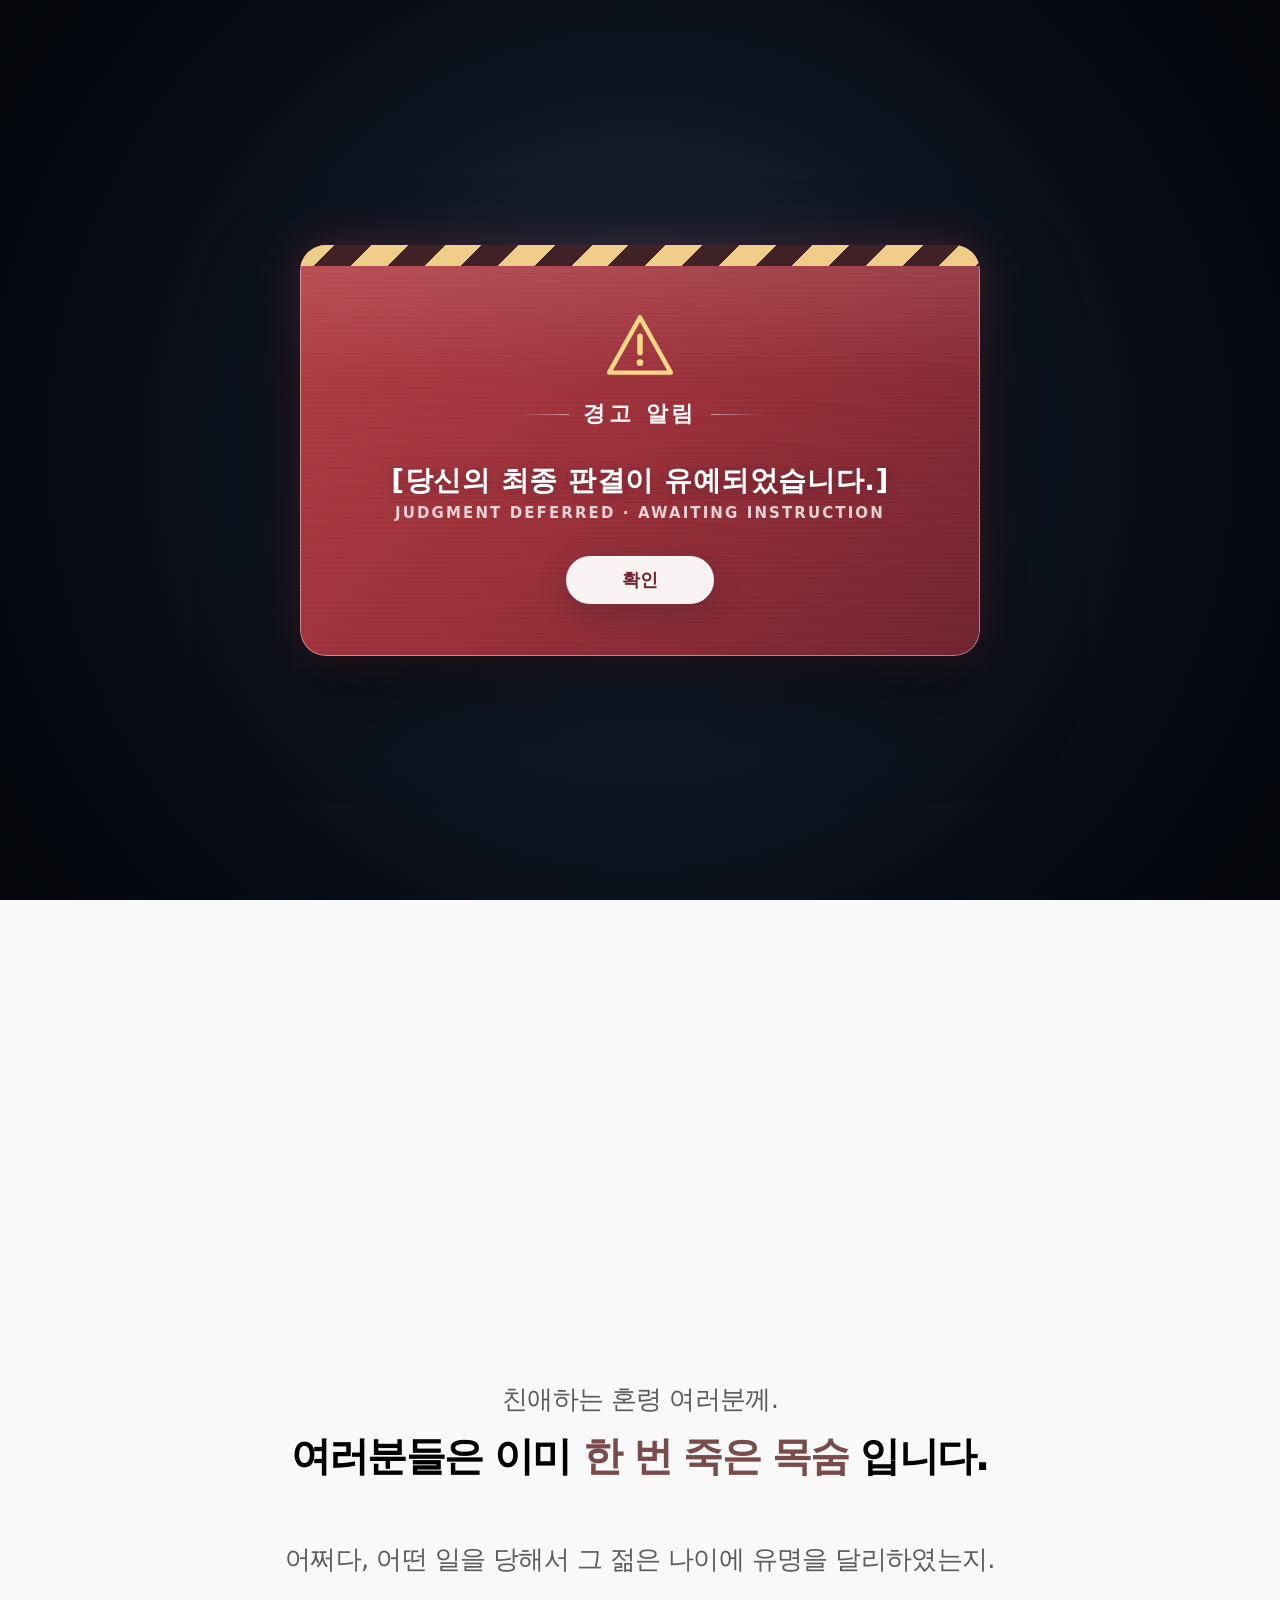
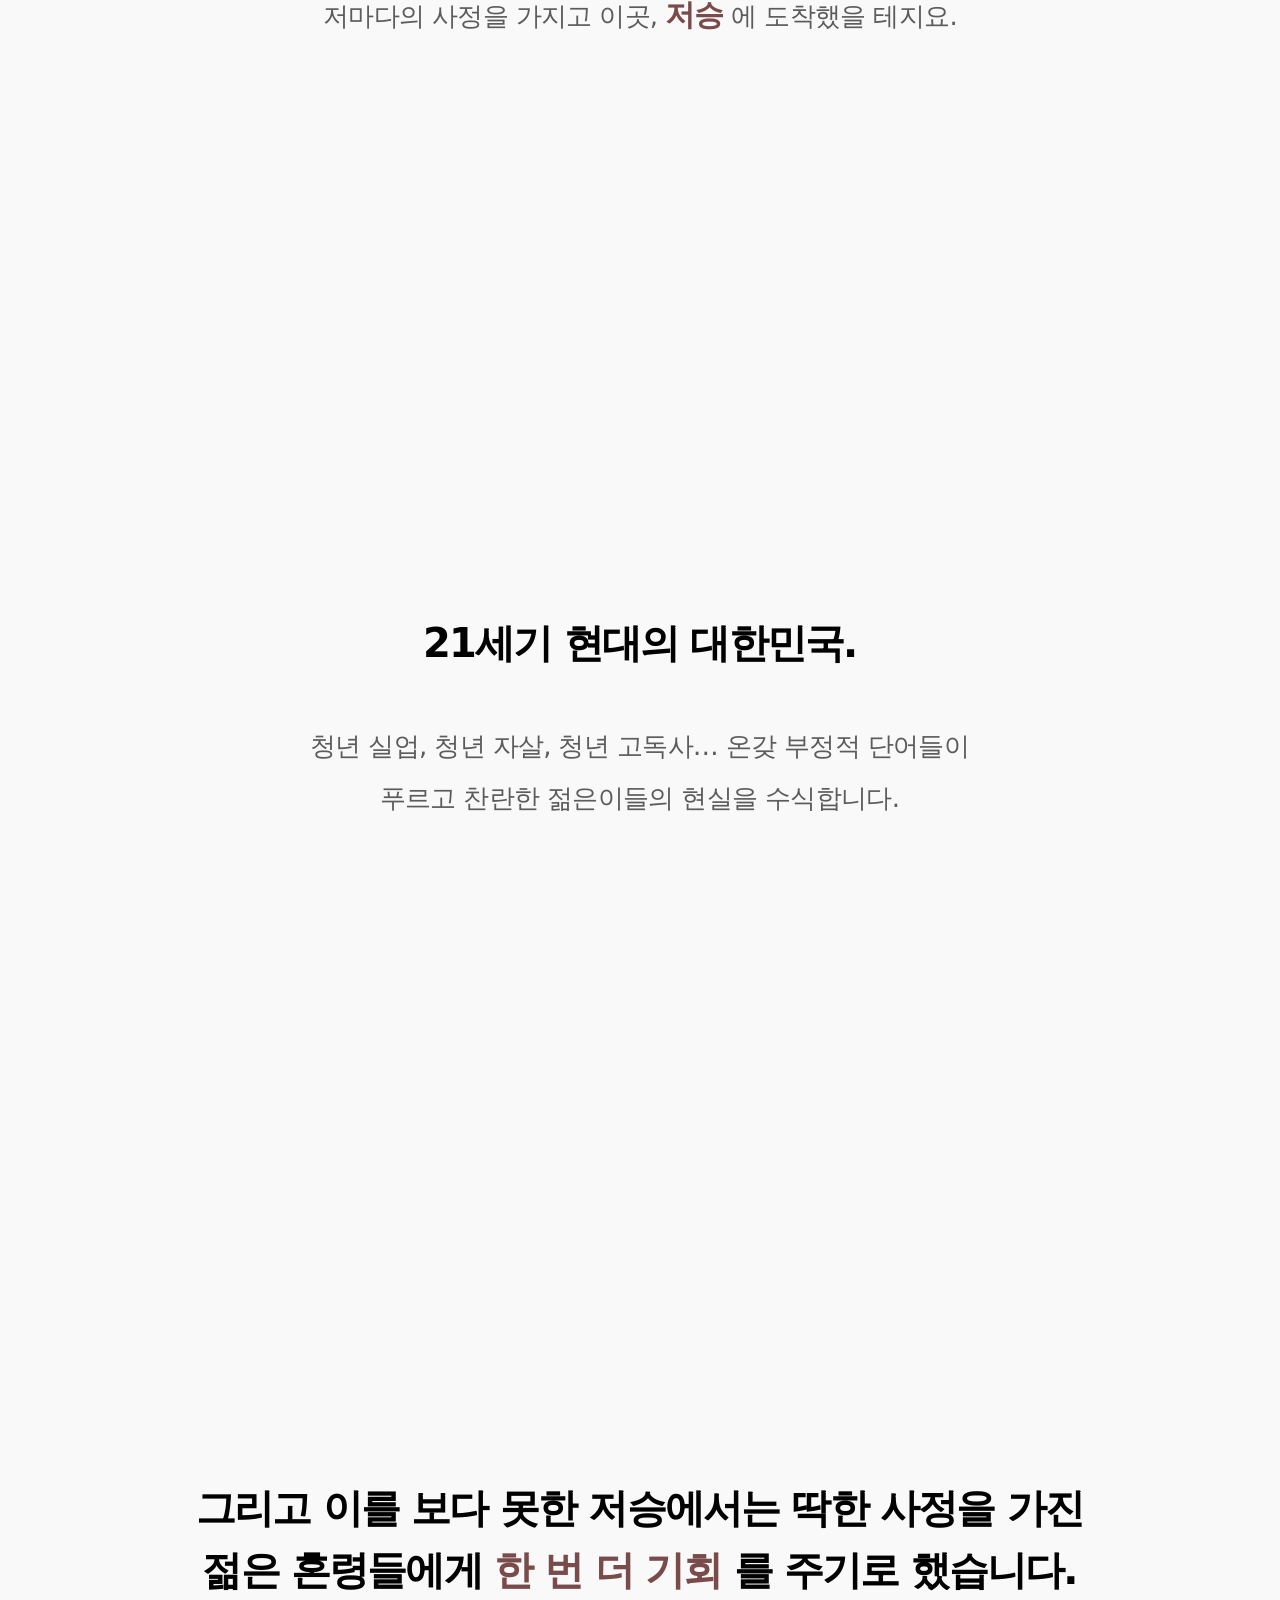
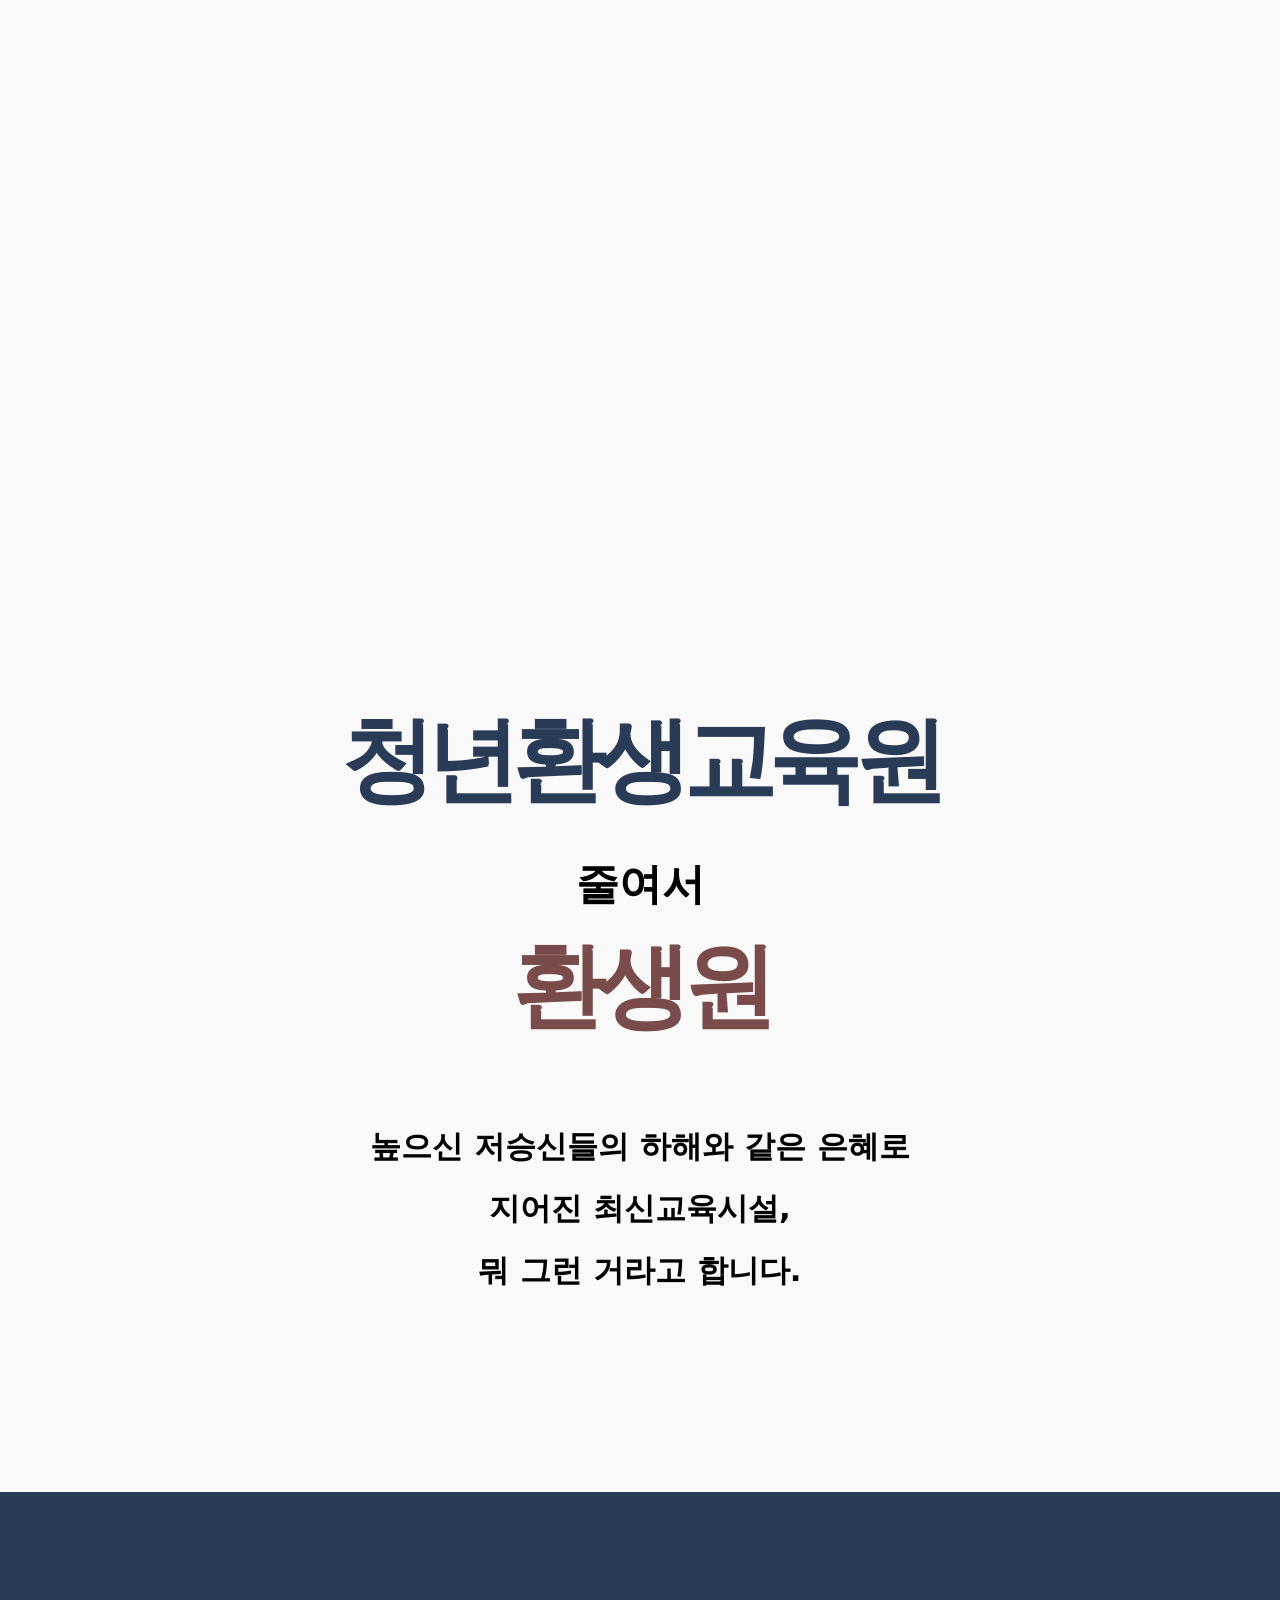
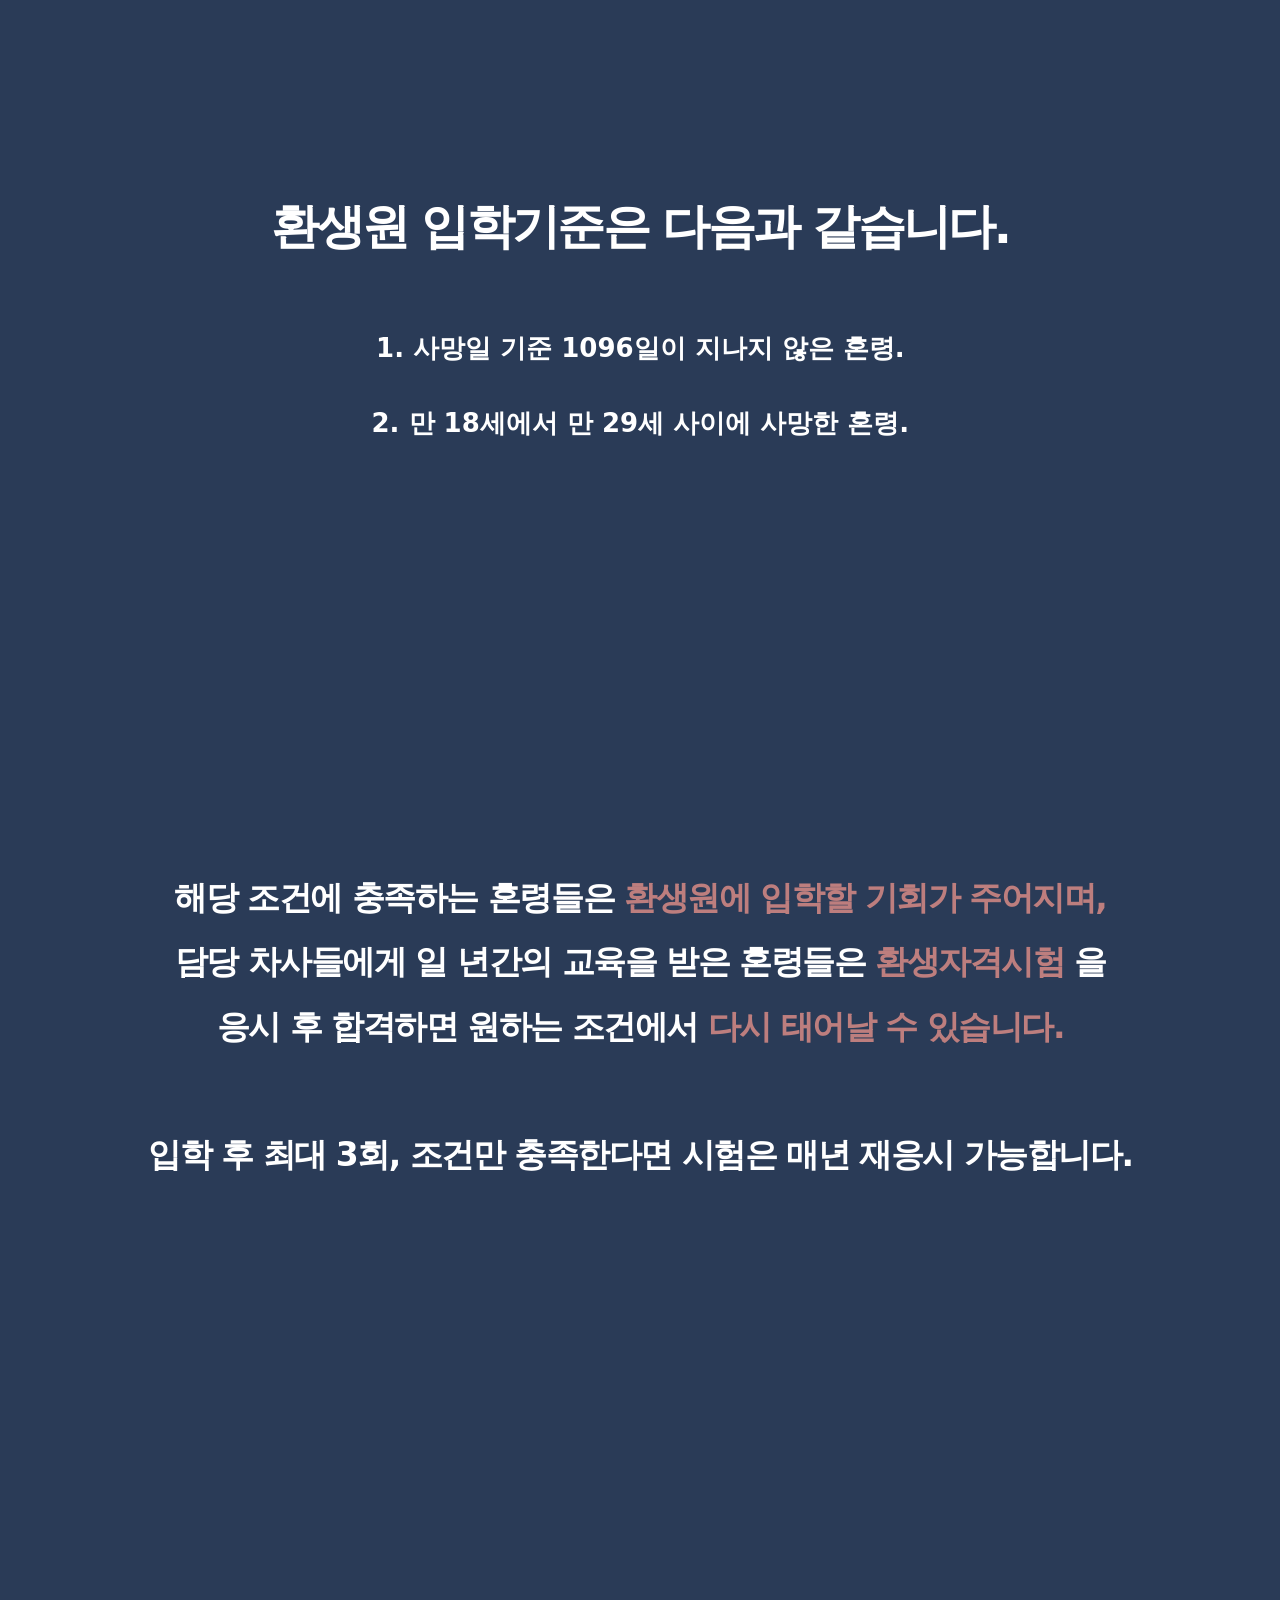
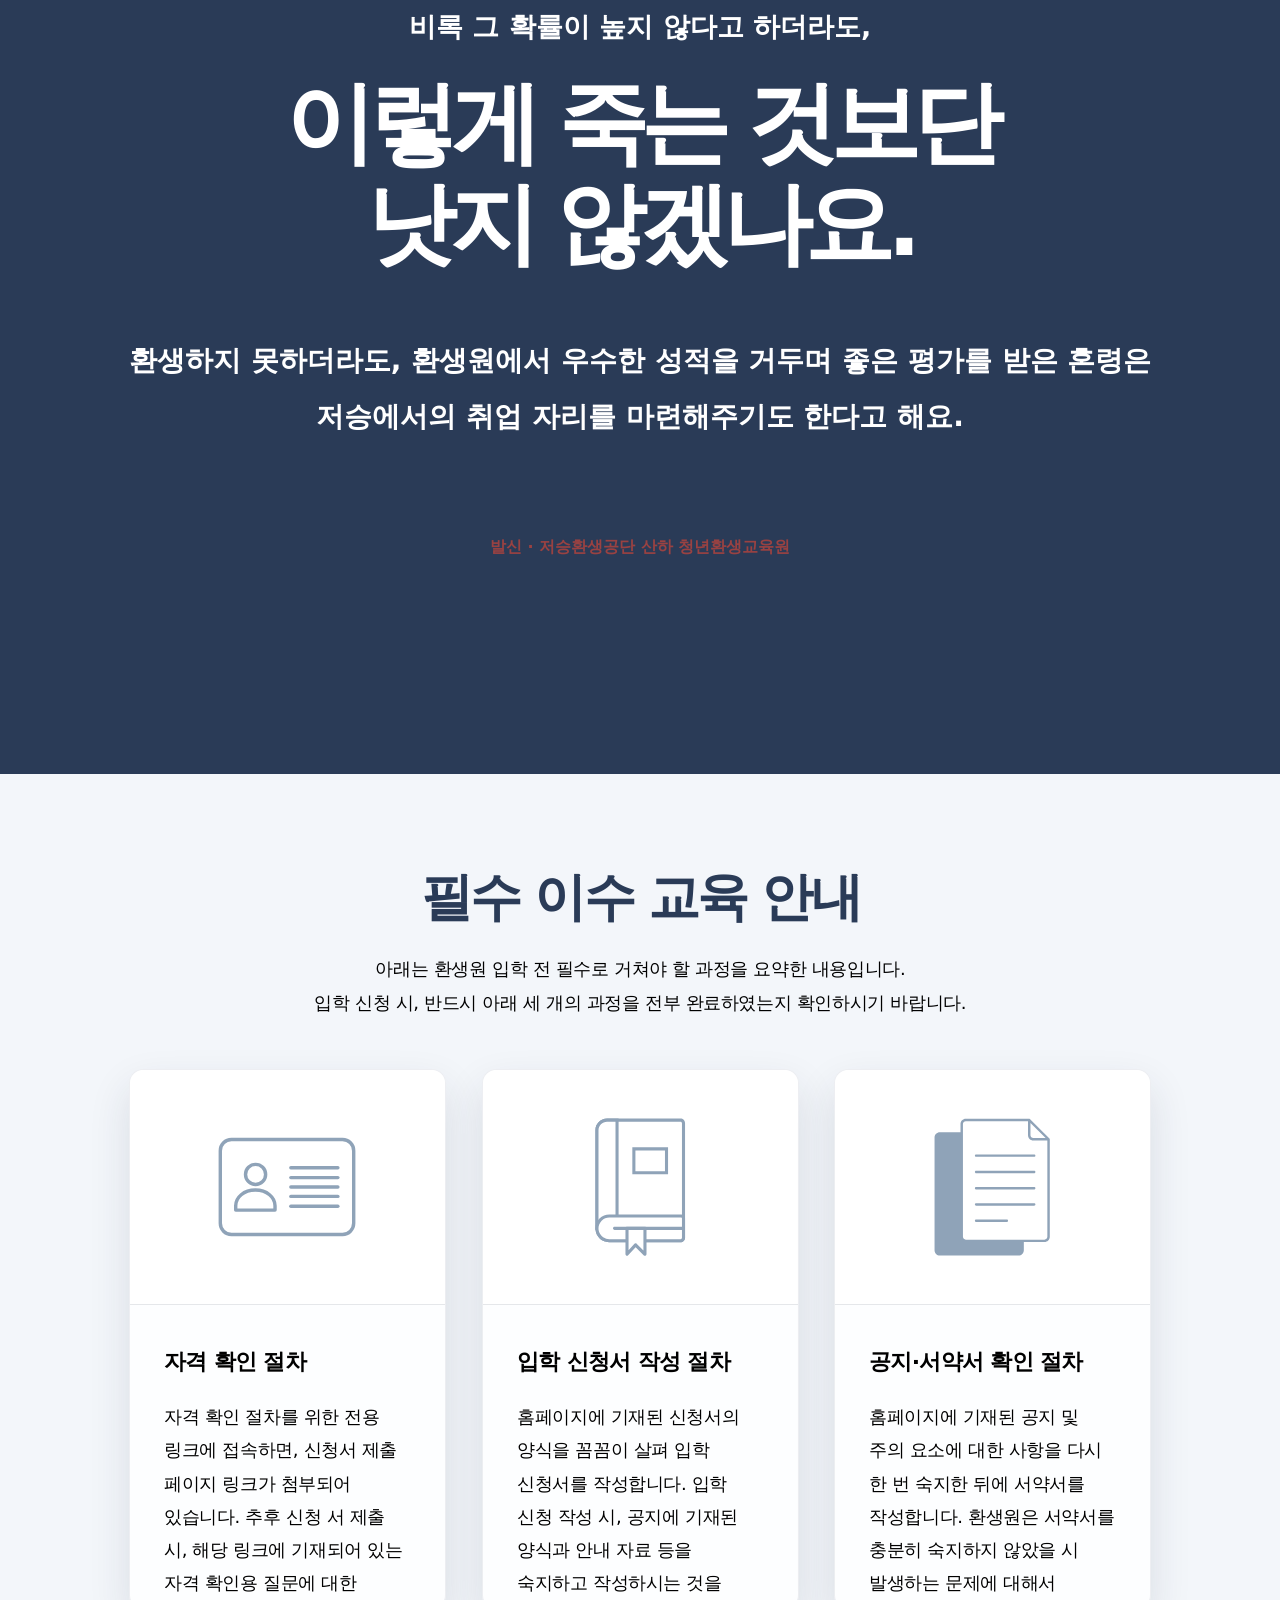
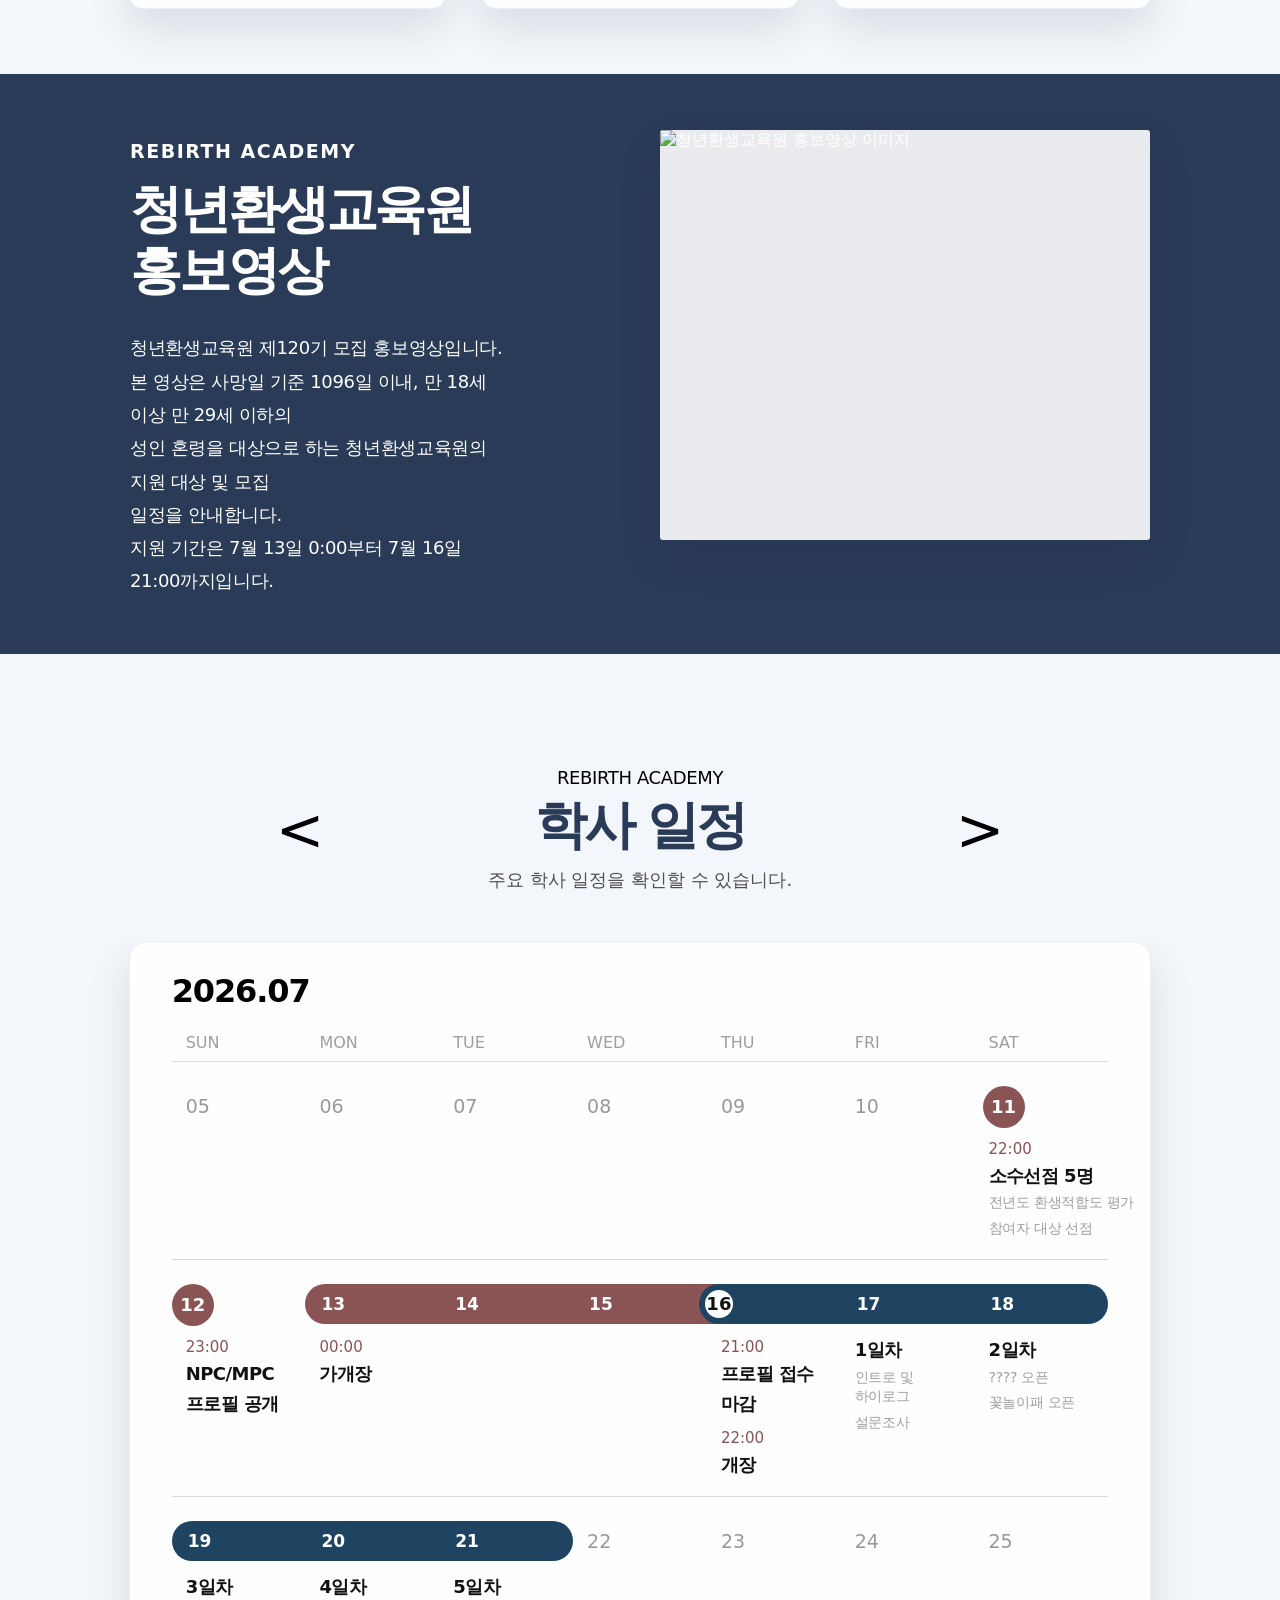
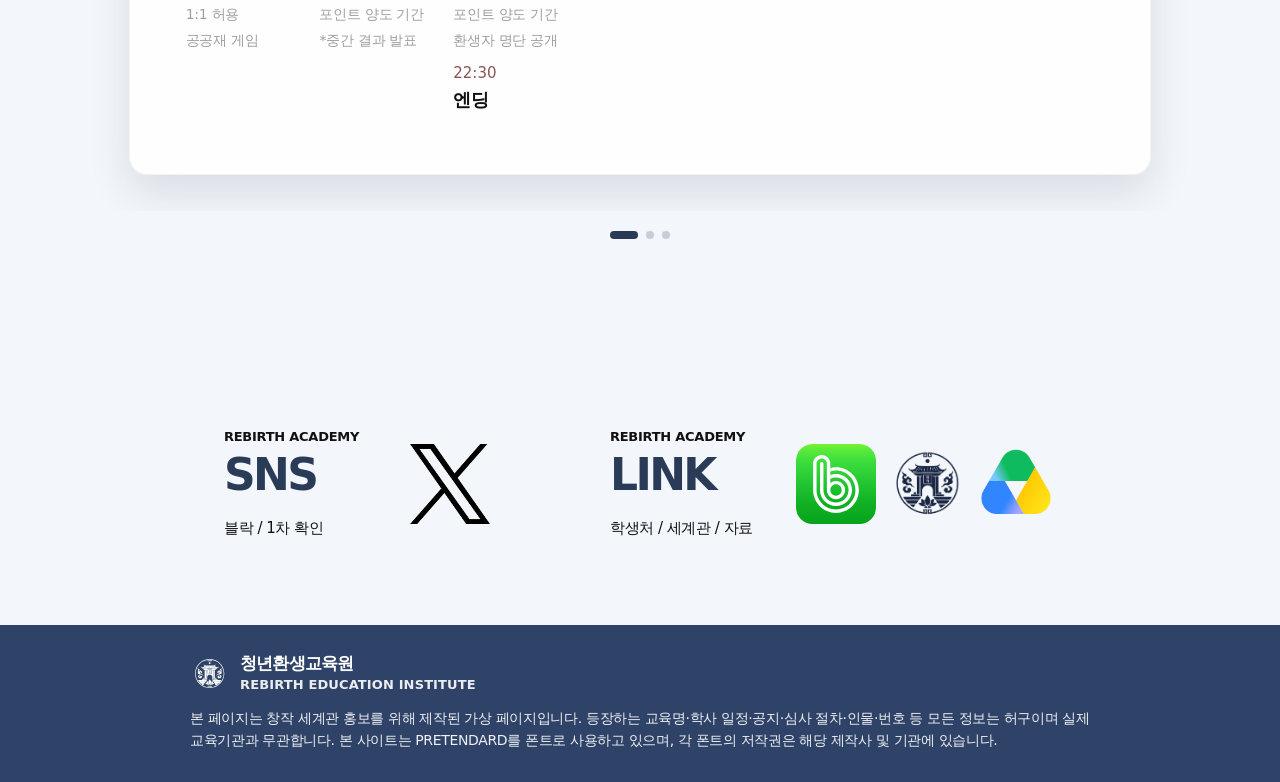
==== commit 64e83c06: "update site" ====
--- a/index.html
+++ b/index.html
@@ -4,6 +4,8 @@
     <meta charset="utf-8" />
     <meta content="width=device-width, initial-scale=1.0" name="viewport" />
     <title>청년환생교육원</title>
+    <link rel="icon" type="image/png" href="img\환생원 자료 모음\로고.png" />
+
     <link rel="stylesheet" href="styles.css" />
     <script src="./script.js" defer></script>
   </head>
@@ -219,8 +221,8 @@
       </section>
 
       <!-- =======================================================
-         EDUCATION: 필수 이수 교육 안내
-         ======================================================= -->
+     EDUCATION: 필수 이수 교육 안내
+     ======================================================= -->
       <section class="education" id="system">
         <div class="layout">
           <header class="section-head education__head reveal">
@@ -235,33 +237,45 @@
           </header>
 
           <div class="education__cards">
-            <article class="education__card reveal">
+            <a
+              class="education__card reveal"
+              href="https://posty.pe/9311za"
+              target="_blank"
+              rel="noopener noreferrer"
+              aria-label="자격 확인 절차 링크로 이동"
+            >
               <span>01</span>
 
               <figure class="education__image">
                 <img
                   alt="자격 확인 절차 이미지"
-                  src="img\환생원 자료 모음\신분증.png"
+                  src="img\환생원 자료 모음\hwansaengwon_id_card.svg"
                 />
               </figure>
 
               <h3>자격 확인 절차</h3>
 
               <p>
-                주민등록증, 여권, 학생증 등 생년월일이 포함되어 있는 모든 종류의
-                신분증 중 하나를 준비합니다. 생년과 뒷번호 일곱자리 중 첫번째
-                숫자만 보이게 사진을 찍습니다. 이후 신청서 제출 시 함께
-                첨부하여야 합니다.
+                자격 확인 절차를 위한 전용 링크에 접속하면, 신청서 제출 페이지
+                링크가 첨부되어 있습니다. 추후 신청 서 제출 시, 해당 링크에
+                기재되어 있는 자격 확인용 질문에 대한 답변을 적어 제출해야만
+                입학이 허가됩니다.
               </p>
-            </article>
-
-            <article class="education__card reveal">
+            </a>
+
+            <a
+              class="education__card reveal"
+              href="https://docs.google.com/document/d/1cFD_CWrmO6_B1aEL9unqyASZnwdk2zMCy4dq3liwV6I/edit?tab=t.0"
+              target="_blank"
+              rel="noopener noreferrer"
+              aria-label="입학 신청서 작성 절차 링크로 이동"
+            >
               <span>02</span>
 
               <figure class="education__image">
                 <img
                   alt="입학 신청서 작성 절차 이미지"
-                  src="img\환생원 자료 모음\입학 신청서 작성 절차.svg"
+                  src="img\환생원 자료 모음\hwansaengwon_book.svg"
                 />
               </figure>
 
@@ -272,15 +286,21 @@
                 작성합니다. 입학 신청 작성 시, 공지에 기재된 양식과 안내 자료
                 등을 숙지하고 작성하시는 것을 권장드립니다.
               </p>
-            </article>
-
-            <article class="education__card reveal">
+            </a>
+
+            <a
+              class="education__card reveal"
+              href="https://docs.google.com/document/d/18-tE2NIBc7TgCpIII4oOBdynNlEYaG7W8QLBzrroWNs/edit?tab=t.ma4xkuw7uqk5#heading=h.oed3xjccf77o"
+              target="_blank"
+              rel="noopener noreferrer"
+              aria-label="공지·서약서 확인 절차 링크로 이동"
+            >
               <span>03</span>
 
               <figure class="education__image">
                 <img
                   alt="공지·서약서 확인 절차 이미지"
-                  src="img\환생원 자료 모음\공식서약서 확인절차 이미지.svg"
+                  src="img\환생원 자료 모음\hwansaengwon_document.svg"
                 />
               </figure>
 
@@ -291,7 +311,7 @@
                 숙지한 뒤에 서약서를 작성합니다. 환생원은 서약서를 충분히
                 숙지하지 않았을 시 발생하는 문제에 대해서 책임지지 않습니다.
               </p>
-            </article>
+            </a>
           </div>
         </div>
       </section>
@@ -887,10 +907,11 @@
       </section>
 
       <!-- =======================================================
-         QUICK LINKS: SNS와 링크 영역
-         ======================================================= -->
+     QUICK LINKS: SNS와 링크 영역
+     ======================================================= -->
       <section class="quick">
         <div class="layout quick__layout">
+          <!-- SNS / X 링크 영역 -->
           <article class="quick__panel reveal">
             <header class="quick__content">
               <p class="section-kicker">REBIRTH ACADEMY</p>
@@ -899,13 +920,21 @@
             </header>
 
             <figure class="quick__asset quick__asset--single">
-              <img
-                alt="SNS 이미지"
-                src="img\환생원 자료 모음\트위터 링크.jpg"
-              />
+              <a
+                href="https://x.com/YREdu_afterlife"
+                target="_blank"
+                rel="noopener noreferrer"
+                aria-label="청년환생교육원 X 계정으로 이동"
+              >
+                <img
+                  alt="SNS 이미지"
+                  src="img/환생원 자료 모음/트위터 링크.png"
+                />
+              </a>
             </figure>
           </article>
 
+          <!-- LINK / 밴드, 학생처, 추가 링크 영역 -->
           <article class="quick__panel reveal">
             <header class="quick__content">
               <p class="section-kicker">REBIRTH ACADEMY</p>
@@ -914,18 +943,41 @@
             </header>
 
             <figure class="quick__asset quick__asset--triple">
-              <img
-                alt="성인 확인 링크 이미지"
-                src="img/환생원 자료 모음/네이버_밴드_아이콘.svg"
-              />
-              <img
-                alt="학생처 링크 이미지"
-                src="img\환생원 자료 모음\로고.png"
-              />
-              <img
-                alt="추가 링크 이미지"
-                src="img/환생원 자료 모음/013c6e80c54ae559.png"
-              />
+              <a
+                href="https://band.us/n/aba5b861Dfd4k"
+                target="_blank"
+                rel="noopener noreferrer"
+                aria-label="성인 확인 링크로 이동"
+              >
+                <img
+                  alt="프공방 링크 이미지"
+                  src="img/환생원 자료 모음/네이버_밴드_아이콘.svg"
+                />
+              </a>
+
+              <a
+                href="https://rebirthwikipage.vercel.app/"
+                target="_blank"
+                rel="noopener noreferrer"
+                aria-label="학생처링크로 이동"
+              >
+                <img
+                  alt="학생처 링크 이미지"
+                  src="img/환생원 자료 모음/로고.png"
+                />
+              </a>
+
+              <a
+                href="https://drive.google.com/drive/u/1/folders/1uUaMCV-NHra7C6UHhxxMRKGJ0I2Eu42J"
+                target="_blank"
+                rel="noopener noreferrer"
+                aria-label="추가 자료 링크로 이동"
+              >
+                <img
+                  alt="추가 링크 이미지"
+                  src="img/환생원 자료 모음/013c6e80c54ae559.png"
+                />
+              </a>
             </figure>
           </article>
         </div>
@@ -941,7 +993,7 @@
           <figure class="footer__mark">
             <img
               alt="청년환생교육원 푸터 로고"
-              src="img\환생원 자료 모음\로고.png"
+              src="img\환생원 자료 모음\로고.svg"
             />
           </figure>
 
--- a/styles.css
+++ b/styles.css
@@ -947,6 +947,19 @@
   box-shadow: var(--shadow-card);
 }
 
+.education__card {
+  display: block;
+  color: inherit;
+  text-decoration: none;
+  cursor: pointer;
+}
+
+.education__card:hover,
+.education__card:focus-visible {
+  transform: translateY(-6px);
+  box-shadow: 0 24px 52px rgba(31, 44, 67, 0.18);
+}
+
 .education__card > span {
   position: absolute;
   top: 30px;
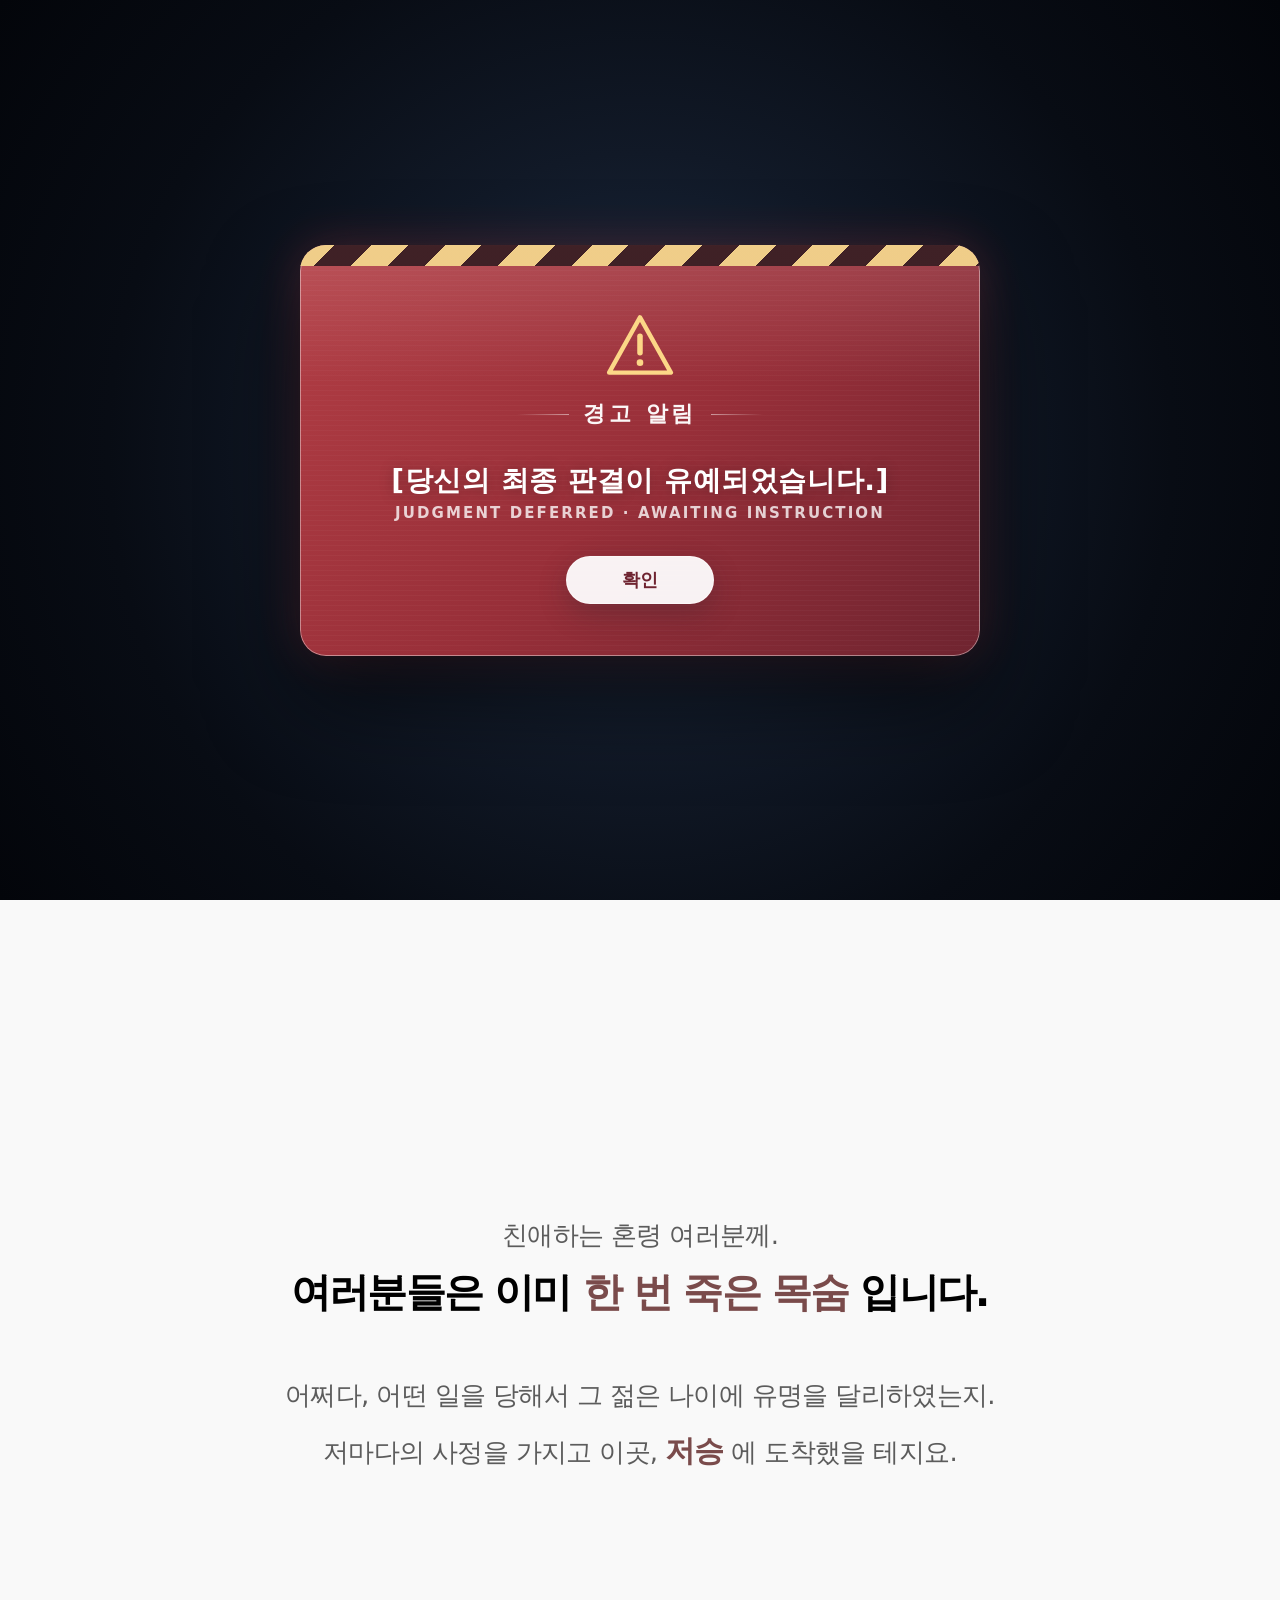
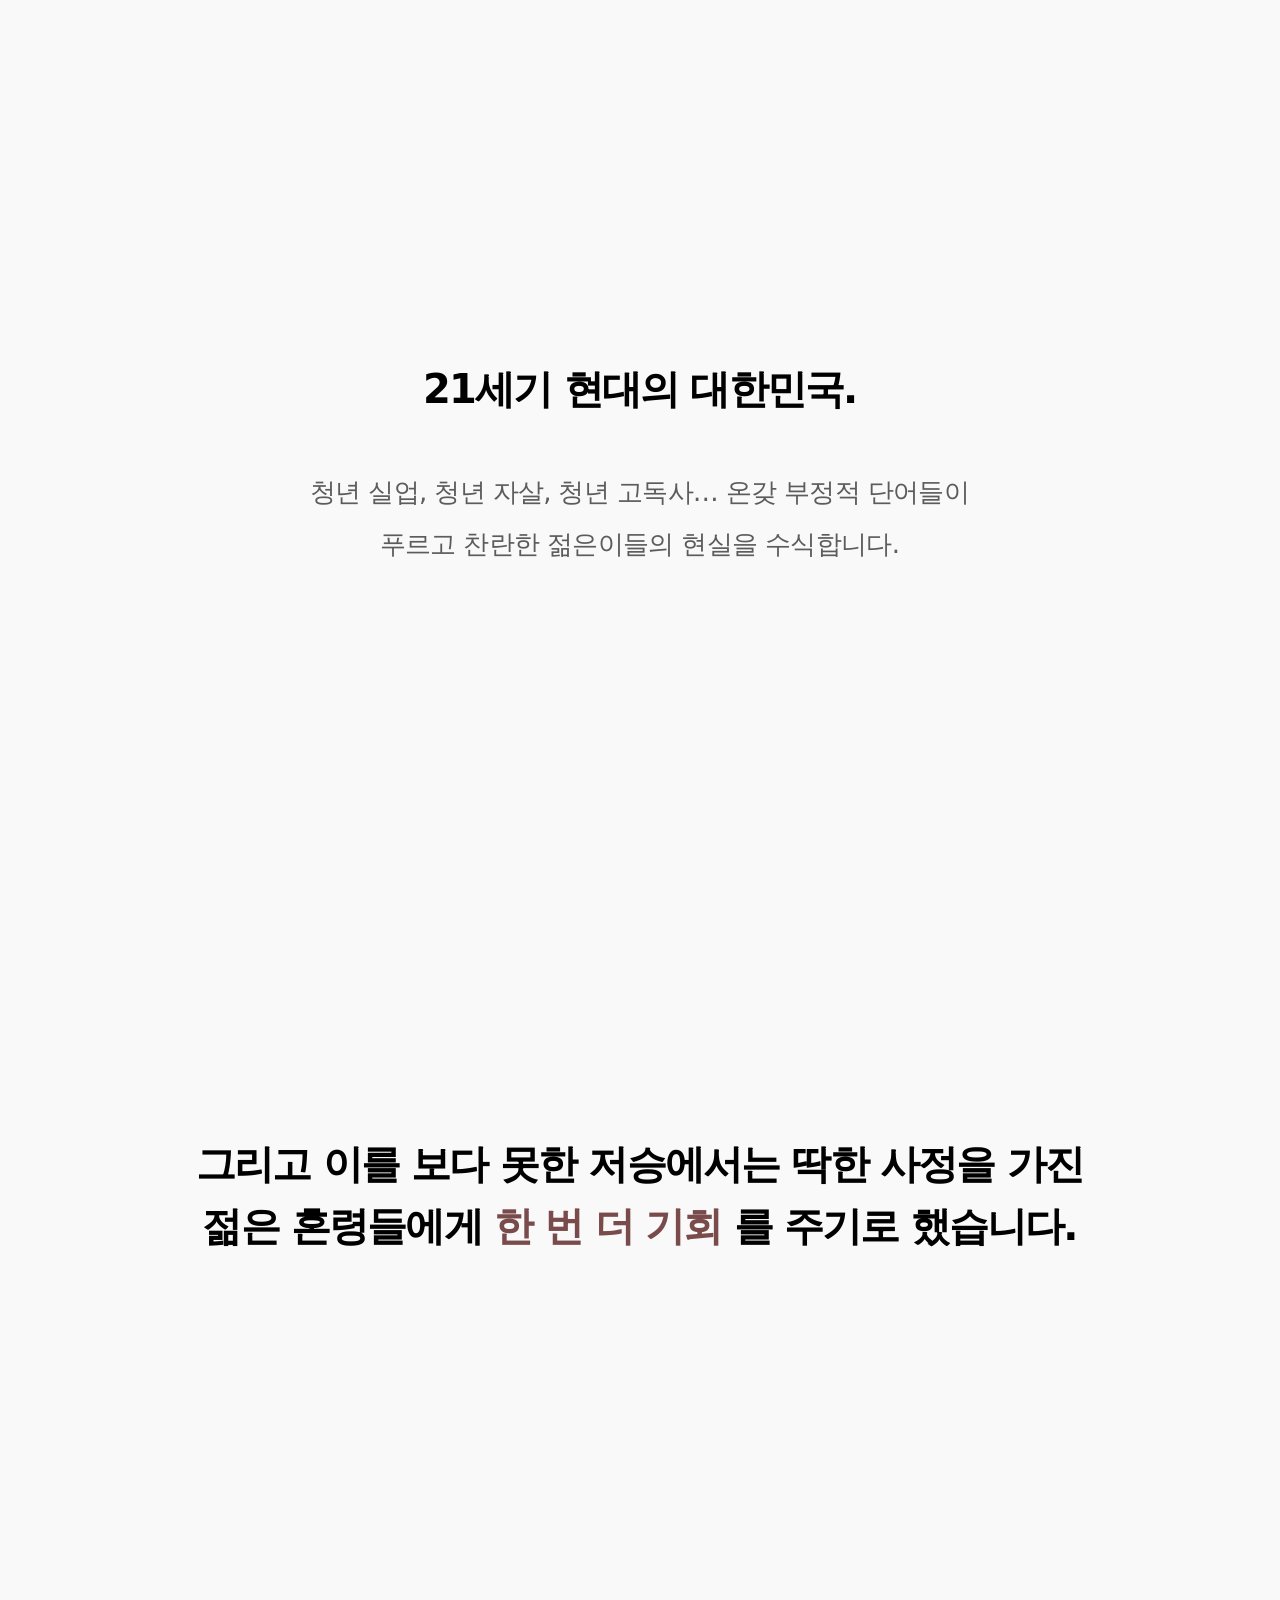
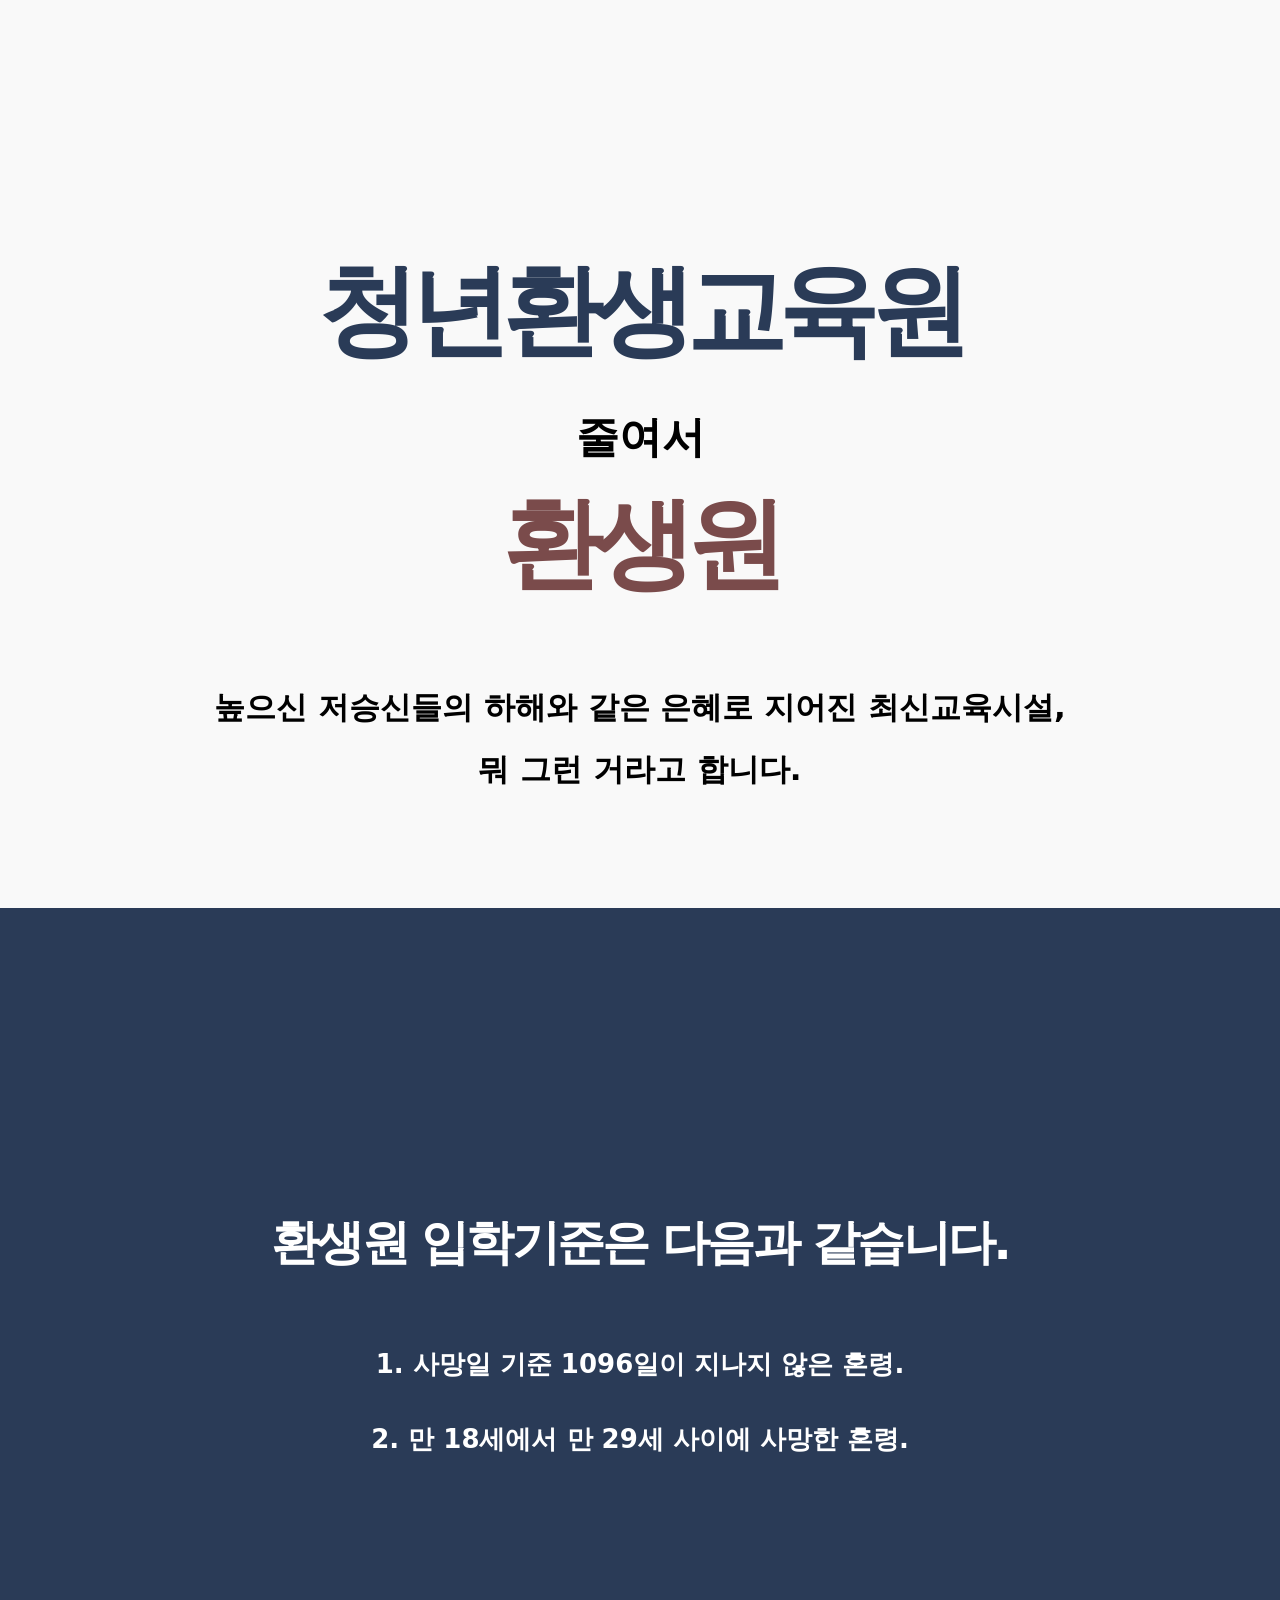
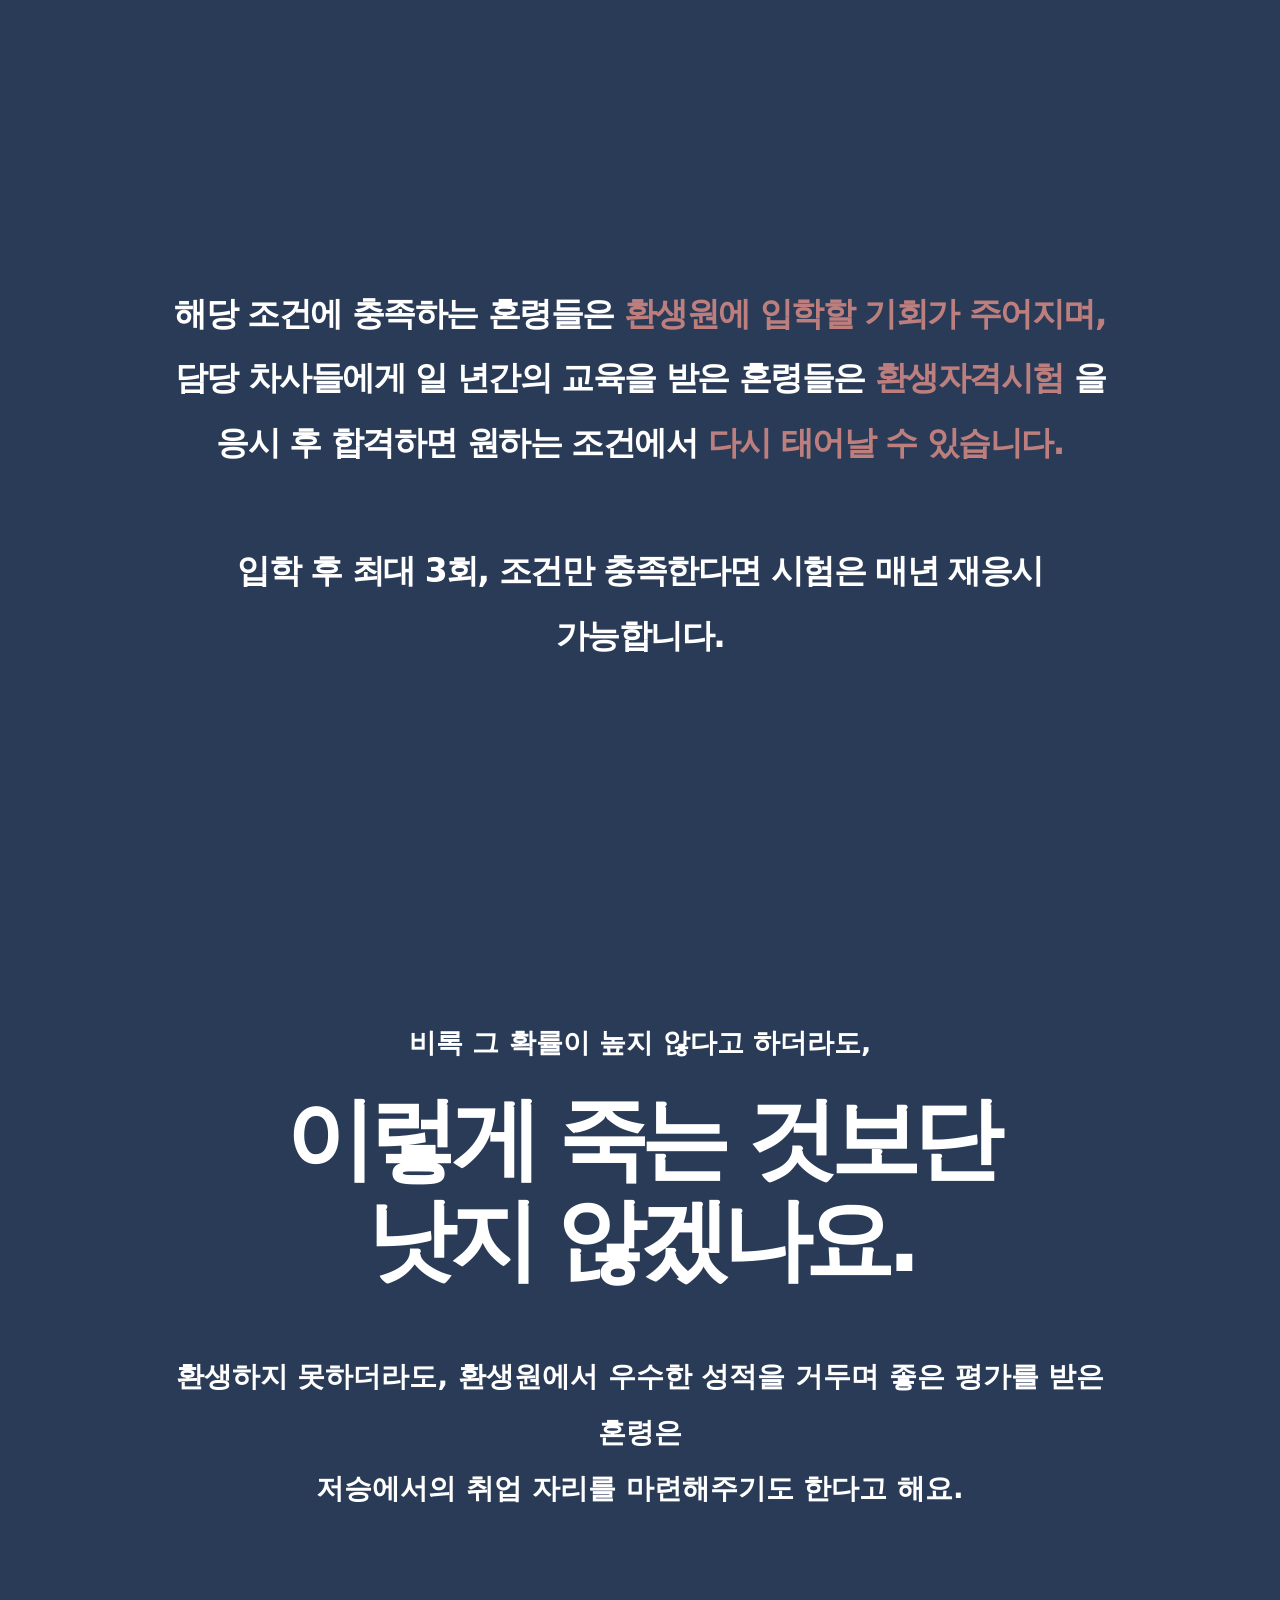
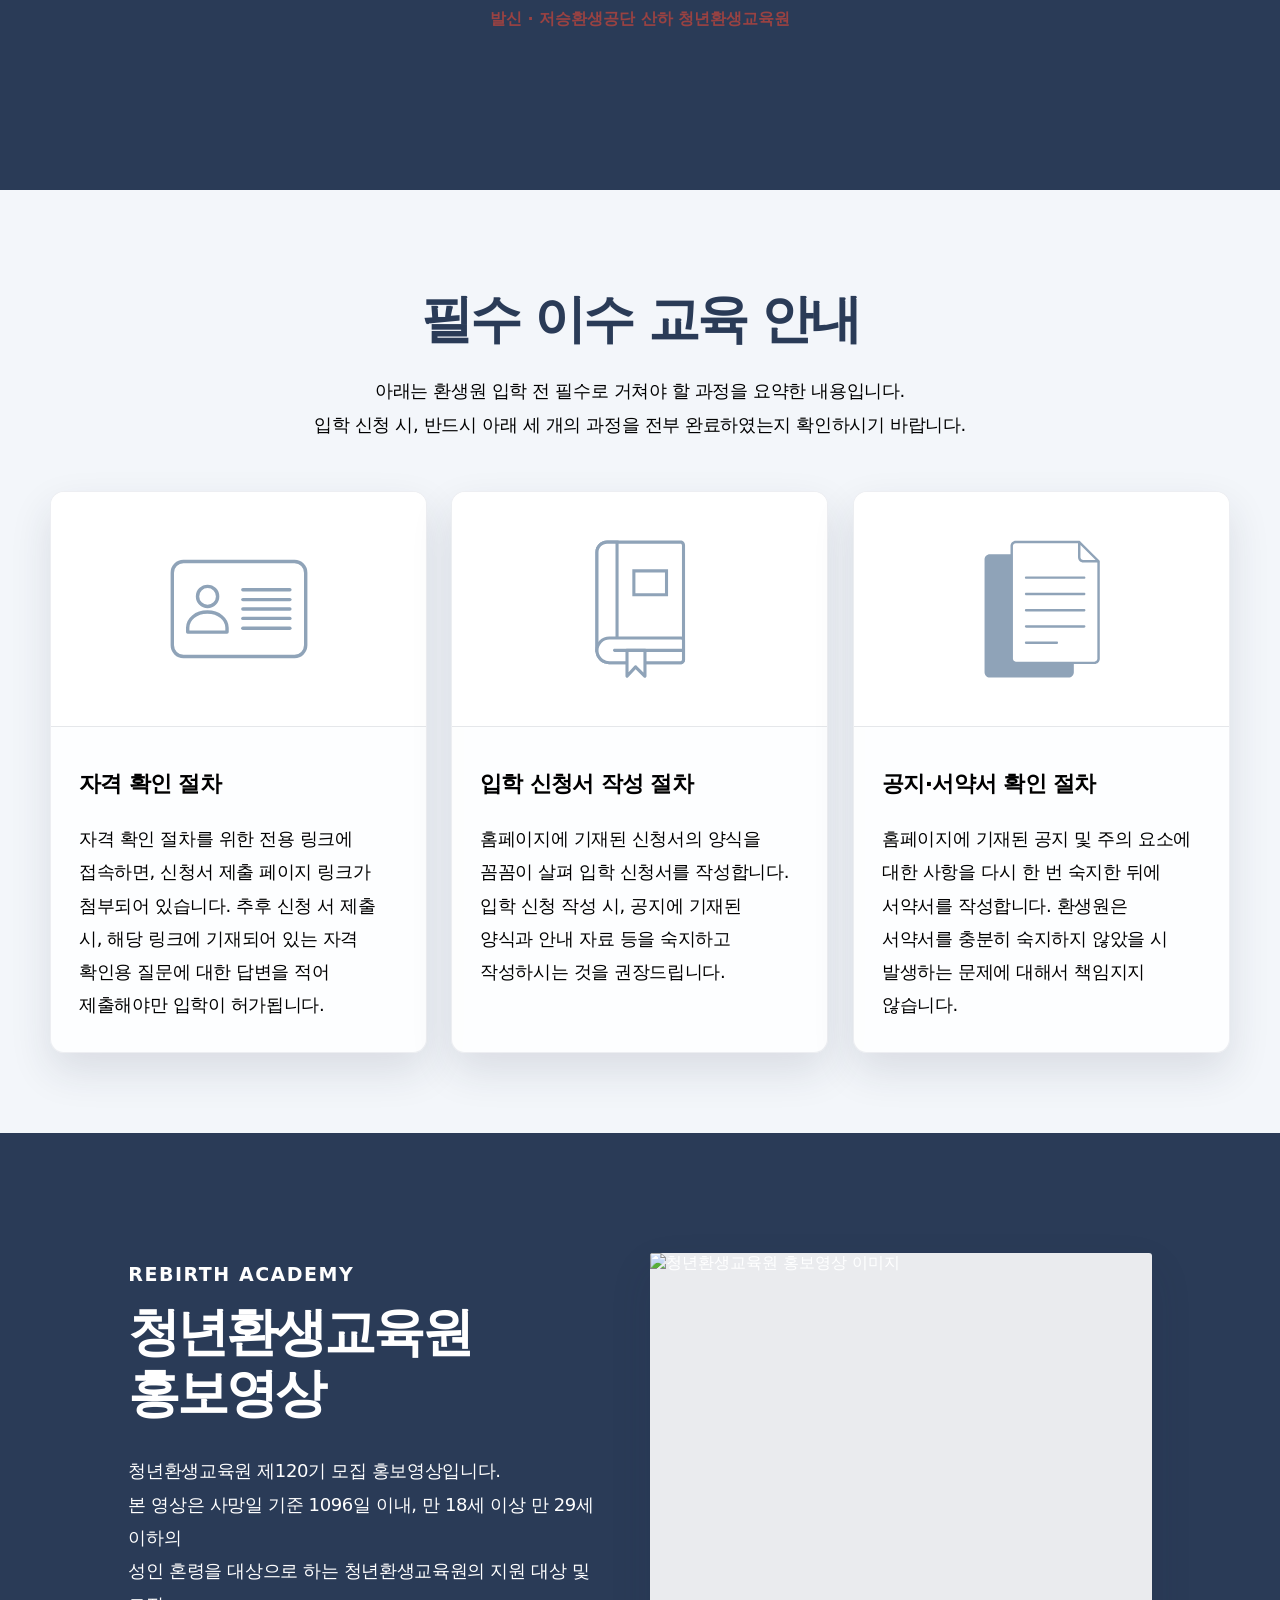
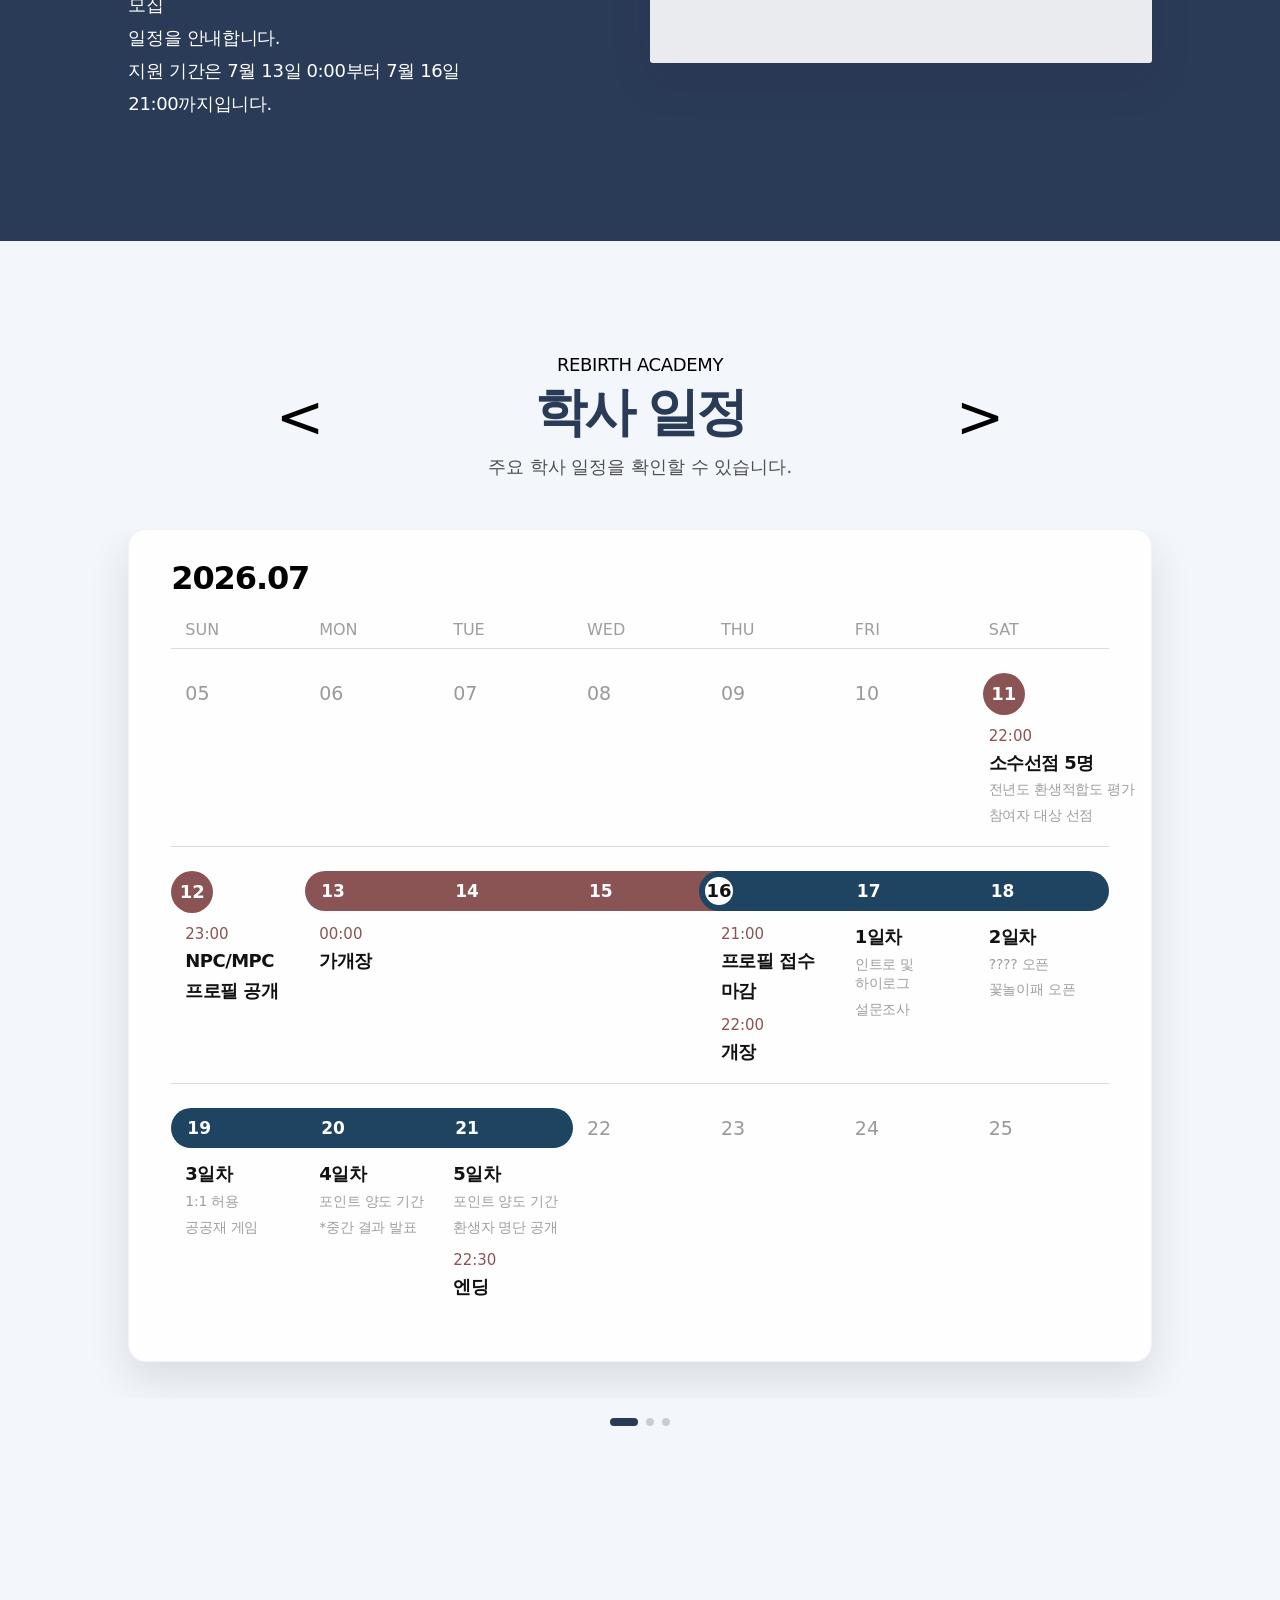
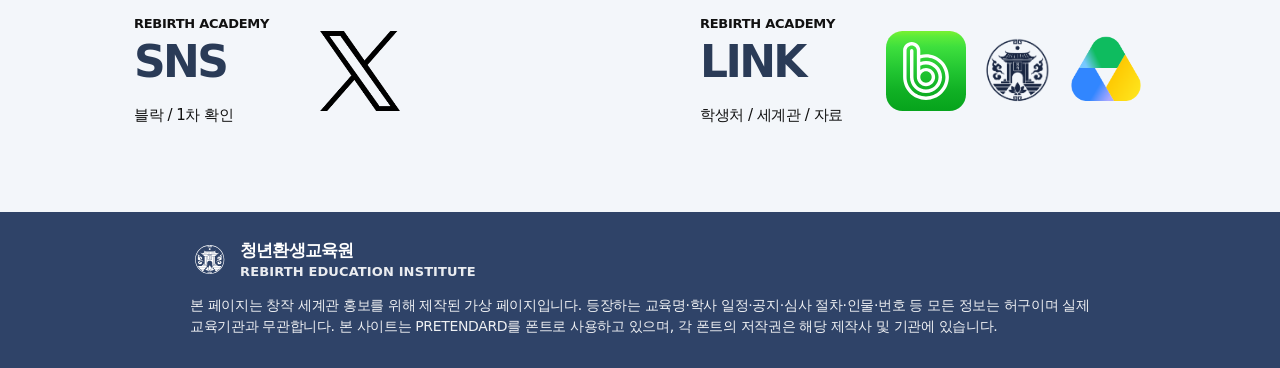
==== commit 3b61b706: "update site2" ====
--- a/index.html
+++ b/index.html
@@ -12,26 +12,77 @@
 
   <body>
     <!-- =========================================================
-       HEADER: 로고와 상단 내비게이션
-       ========================================================= -->
+   HEADER: 로고와 상단 내비게이션
+   ========================================================= -->
     <header class="header">
       <div class="header__inner">
         <a class="header__logo" href="#top">
           <img
+            src="img/환생원 자료 모음/로고.png"
             alt="청년환생교육원 로고"
             class="header__logo-img"
-            src="img/환생원 자료 모음/로고.png"
           />
           <span>청년환생교육원</span>
         </a>
 
+        <!-- 데스크탑 / 태블릿 기본 메뉴 -->
         <nav class="header__nav">
           <a class="is-active" href="index.html">소개</a>
           <a href="index1.html">커뮤니티</a>
           <a href="index3.html">시스템</a>
         </nav>
+
+        <!-- 모바일 햄버거 버튼 -->
+        <button
+          class="mobile-menu-button"
+          type="button"
+          aria-label="모바일 메뉴 열기"
+          aria-controls="mobileMenu"
+          aria-expanded="false"
+          data-mobile-menu-open
+        >
+          <span></span>
+          <span></span>
+          <span></span>
+        </button>
       </div>
     </header>
+
+    <!-- =========================================================
+   MOBILE MENU: 모바일 전용 슬라이드 메뉴
+   ========================================================= -->
+    <aside
+      class="mobile-menu"
+      id="mobileMenu"
+      aria-hidden="true"
+      data-mobile-menu
+    >
+      <button
+        class="mobile-menu__dim"
+        type="button"
+        aria-label="모바일 메뉴 닫기"
+        data-mobile-menu-close
+      ></button>
+
+      <nav class="mobile-menu__panel" aria-label="모바일 카테고리">
+        <div class="mobile-menu__head">
+          <p>MENU</p>
+
+          <button
+            class="mobile-menu__close"
+            type="button"
+            aria-label="모바일 메뉴 닫기"
+            data-mobile-menu-close
+          >
+            ×
+          </button>
+        </div>
+
+        <a class="is-active" href="index.html">소개</a>
+        <a href="index1.html">커뮤니티</a>
+        <a href="index3.html">시스템</a>
+      </nav>
+    </aside>
 
     <!-- =========================================================
        ALARM POPUP: 페이지 진입 시 표시되는 경고 팝업
--- a/styles.css
+++ b/styles.css
@@ -200,6 +200,24 @@
 
 main {
   padding-top: var(--header-height);
+}
+
+/* ---------------------------------------------------------
+   Mobile Menu Default Hidden
+   - 데스크탑에서 모바일 메뉴 요소가 노출되지 않도록 기본 숨김
+   - 모바일 미디어쿼리보다 위에 있어야 함
+   --------------------------------------------------------- */
+
+.mobile-menu-button {
+  display: none;
+}
+
+.mobile-menu {
+  display: none;
+}
+
+body.mobile-menu-open {
+  overflow: hidden;
 }
 /* ---------------------------------------------------------
    03. Reveal Motion
@@ -2067,44 +2085,137 @@
 }
 /* ---------------------------------------------------------
    17. Responsive
+   - 모바일: 320px ~ 767px
+   - 태블릿: 768px ~ 1023px
+   - 노트북: 1024px ~ 1439px
+   - 데스크탑: 1440px 이상
    --------------------------------------------------------- */
-@media (max-width: 1200px), (max-height: 820px) {
-  .education,
-  .schedule {
+
+/* =========================================================
+   데스크탑: 1440px 이상
+   ========================================================= */
+@media (min-width: 1440px) {
+  :root {
+    --header-height: 82px;
+    --container-width: min(calc(100% - 48px), 1872px);
+  }
+
+  .education__cards {
+    grid-template-columns: repeat(3, minmax(0, 1fr));
+  }
+
+  .promo__content {
+    grid-column: 2 / span 5;
+  }
+
+  .promo__video {
+    grid-column: 8 / span 4;
+  }
+
+  .calendar,
+  .run,
+  .rating {
+    max-width: 1200px;
+  }
+}
+
+/* =========================================================
+   노트북: 1024px ~ 1439px
+   ========================================================= */
+@media (min-width: 1024px) and (max-width: 1439px) {
+  :root {
+    --header-height: 78px;
+    --container-width: min(calc(100% - 44px), 1180px);
+  }
+
+  .layout,
+  .header__inner {
+    grid-template-columns: repeat(12, minmax(0, 1fr));
+    column-gap: 20px;
+  }
+
+  .header__logo {
+    grid-column: 1 / span 5;
+    font-size: 23px;
+  }
+
+  .header__nav {
+    grid-column: 7 / span 6;
+    gap: 18px;
+  }
+
+  .header__nav a {
+    width: 82px;
+    font-size: 17px;
+  }
+
+  .hero,
+  .hero__layout {
+    min-height: 900px;
+  }
+
+  .hero__content {
+    padding-top: 190px;
+  }
+
+  .hero h1 {
+    font-size: clamp(76px, 9vw, 124px);
+  }
+
+  .hero__sub {
+    margin-top: 180px;
+  }
+
+  .intro__block--first,
+  .intro__block--second,
+  .intro__block--third {
+    min-height: 760px;
+  }
+
+  .institute,
+  .institute__layout {
+    min-height: 850px;
+  }
+
+  .institute__content {
+    grid-column: 2 / span 10;
+    padding-top: 200px;
+  }
+
+  .institute h2,
+  .institute h3 {
+    font-size: clamp(76px, 8vw, 100px);
+  }
+
+  .education {
     min-height: auto;
-  }
-
-  .education {
-    display: block;
-    padding: 96px 0;
-  }
-
-  .education__cards,
-  .quick__layout {
-    grid-template-columns: 1fr;
+    padding: 100px 0 80px;
+  }
+
+  .education__cards {
+    grid-column: 1 / -1;
+    grid-template-columns: repeat(3, minmax(0, 1fr));
+    gap: 24px;
   }
 
   .education__card {
     height: auto;
-  }
-
-  .education__image {
-    height: 220px;
+    min-height: 520px;
+    padding: 0 28px 30px;
   }
 
   .promo {
     min-height: auto;
-  }
-
-  .promo__content,
+    padding: 120px 0;
+  }
+
+  .promo__content {
+    grid-column: 2 / span 5;
+  }
+
   .promo__video {
-    grid-column: 2 / span 10;
-  }
-
-  .promo__video {
-    justify-self: start;
+    grid-column: 7 / span 5;
     max-width: 100%;
-    margin-top: 34px;
   }
 
   .calendar,
@@ -2114,34 +2225,211 @@
     max-width: 100%;
   }
 
-  .run__card {
-    grid-template-columns: 92px 1fr;
-  }
-
-  .run__side {
-    grid-column: 2;
-    border-left: 0;
-    border-top: 1px solid rgba(0, 0, 0, 0.12);
-    padding-left: 0;
-    padding-top: 18px;
-    margin-top: 6px;
-  }
-
-  .rating__meta {
-    grid-template-columns: 64px 1fr;
-  }
-
-  .rating__badge {
+  .quick .quick__layout.layout {
+    grid-template-columns: repeat(2, minmax(0, 1fr));
+  }
+}
+
+/* =========================================================
+   태블릿: 768px ~ 1023px
+   ========================================================= */
+@media (min-width: 768px) and (max-width: 1023px) {
+  :root {
+    --header-height: 74px;
+    --container-width: min(calc(100% - 40px), 920px);
+  }
+
+  .layout,
+  .header__inner {
+    width: var(--container-width);
+    grid-template-columns: repeat(8, minmax(0, 1fr));
+    column-gap: 18px;
+  }
+
+  .header__logo {
+    grid-column: 1 / span 4;
+    font-size: 21px;
+    letter-spacing: 0.03em;
+  }
+
+  .header__logo-img {
+    width: 34px;
+    height: 34px;
+    flex-basis: 34px;
+  }
+
+  .header__nav {
+    grid-column: 5 / span 4;
+    gap: 10px;
+  }
+
+  .header__nav a {
+    width: 70px;
+    height: var(--header-height);
+    font-size: 16px;
+  }
+
+  .header__nav a::after {
+    width: 62px;
+    bottom: 13px;
+  }
+
+  .hero,
+  .hero__layout {
+    min-height: 780px;
+  }
+
+  .hero__content {
     grid-column: 1 / -1;
-    justify-self: start;
-  }
-
-  .quick__panel {
+    padding-top: 140px;
+  }
+
+  .hero h1 {
+    white-space: normal;
+    font-size: clamp(66px, 10vw, 92px);
+  }
+
+  .hero__kicker {
+    font-size: 22px;
+  }
+
+  .hero__sub {
+    margin-top: 120px;
+    font-size: 18px;
+  }
+
+  .alarm {
+    width: min(90vw, 620px);
+    padding: 64px 42px 46px;
+  }
+
+  .intro__block,
+  .institute__content,
+  .admission__criteria,
+  .admission__qualification,
+  .admission__final,
+  .section-head,
+  .education__cards,
+  .promo__content,
+  .promo__video,
+  .calendar,
+  .run,
+  .rating {
+    grid-column: 1 / -1;
+  }
+
+  .intro__block--first,
+  .intro__block--second,
+  .intro__block--third {
+    min-height: auto;
+    padding: 130px 0;
+  }
+
+  .intro__label {
+    font-size: 42px;
+  }
+
+  .intro h2,
+  .word-death,
+  .word-chance {
+    font-size: 34px;
+  }
+
+  .intro p {
+    font-size: 23px;
+  }
+
+  .institute,
+  .institute__layout {
+    min-height: auto;
+  }
+
+  .institute__content {
+    padding: 150px 0;
+  }
+
+  .institute h2,
+  .institute h3 {
+    white-space: normal;
+    font-size: clamp(66px, 10vw, 88px);
+  }
+
+  .institute__short {
+    font-size: 34px;
+  }
+
+  .institute__desc {
+    font-size: 24px;
+  }
+
+  .admission__criteria,
+  .admission__qualification,
+  .admission__final {
+    min-height: auto;
+    padding: 130px 0;
+  }
+
+  .admission__criteria h2 {
+    font-size: 42px;
+  }
+
+  .admission__criteria li {
+    font-size: 24px;
+  }
+
+  .admission__qualification p {
+    font-size: 28px;
+  }
+
+  .admission__final h2 {
+    font-size: clamp(66px, 10vw, 84px);
+  }
+
+  .admission__note {
+    font-size: 23px;
+  }
+
+  .education {
+    min-height: auto;
+    display: block;
+    padding: 110px 0;
+  }
+
+  .education__cards {
     grid-template-columns: 1fr;
-  }
-}
-
-@media (max-width: 860px) {
+    gap: 28px;
+  }
+
+  .education__card {
+    max-width: 620px;
+    height: auto;
+    min-height: auto;
+  }
+
+  .education__image {
+    height: 230px;
+  }
+
+  .promo {
+    min-height: auto;
+    padding: 110px 0;
+  }
+
+  .promo__video {
+    justify-self: center;
+    max-width: 720px;
+    margin-top: 42px;
+  }
+
+  .schedule {
+    padding: 90px 0 70px;
+  }
+
+  .slider__fixed-head {
+    width: var(--container-width);
+    grid-template-columns: 54px minmax(0, 1fr) 54px;
+  }
+
   .calendar {
     overflow-x: auto;
   }
@@ -2150,17 +2438,39 @@
     min-width: 760px;
   }
 
+  .run__card {
+    grid-template-columns: 90px 1fr;
+  }
+
+  .rating__table-wrap {
+    overflow-x: auto;
+  }
+
   .rating__table {
-    display: block;
-    overflow-x: auto;
-    white-space: nowrap;
-  }
-}
-
-@media (max-width: 760px) {
+    min-width: 760px;
+  }
+
+  .quick .quick__layout.layout {
+    grid-template-columns: 1fr;
+  }
+
+  .quick .quick__panel {
+    grid-template-columns: 1fr;
+  }
+}
+
+/* =========================================================
+   모바일 / 스마트폰: 320px ~ 767px
+   ========================================================= */
+.calendar-mobile,
+.rating__mobile-list {
+  display: none;
+}
+
+@media (min-width: 320px) and (max-width: 767px) {
   :root {
     --header-height: 70px;
-    --container-width: min(100% - 32px, 1200px);
+    --container-width: min(calc(100% - 32px), 520px);
   }
 
   .layout,
@@ -2177,53 +2487,216 @@
   }
 
   .header__logo {
-    font-size: 19px;
-    letter-spacing: 0.03em;
+    display: inline-flex;
+    align-items: center;
+    gap: 8px;
+    min-width: 0;
+    color: var(--color-navy-dark);
+    font-size: 18px;
+    font-weight: 700;
+    line-height: 1;
+    letter-spacing: -0.04em;
+    text-decoration: none;
+    white-space: nowrap;
   }
 
   .header__logo-img {
     width: 26px;
     height: 26px;
-    flex-basis: 26px;
+    flex: 0 0 26px;
+    object-fit: contain;
   }
 
   .header__nav {
-    gap: 4px;
-  }
-
-  .header__nav a {
-    width: 56px;
-    height: var(--header-height);
+    display: none;
+  }
+
+  main {
+    padding-top: var(--header-height);
+  }
+
+  .mobile-menu-button {
+    width: 42px;
+    height: 42px;
+    flex: 0 0 42px;
+    display: inline-grid;
+    place-items: center;
+    gap: 5px;
+    padding: 9px;
+    border: 0;
+    border-radius: 10px;
+    background: transparent;
+    cursor: pointer;
+  }
+
+  .mobile-menu-button span {
+    width: 24px;
+    height: 2px;
+    display: block;
+    border-radius: 999px;
+    background: var(--color-navy-dark);
+    transition:
+      transform 0.24s ease,
+      opacity 0.24s ease;
+  }
+
+  .mobile-menu-button:hover,
+  .mobile-menu-button:focus-visible {
+    background: rgba(42, 59, 87, 0.08);
+  }
+
+  body.mobile-menu-open {
+    overflow: hidden;
+  }
+
+  body.mobile-menu-open .mobile-menu-button span:nth-child(1) {
+    transform: translateY(7px) rotate(45deg);
+  }
+
+  body.mobile-menu-open .mobile-menu-button span:nth-child(2) {
+    opacity: 0;
+  }
+
+  body.mobile-menu-open .mobile-menu-button span:nth-child(3) {
+    transform: translateY(-7px) rotate(-45deg);
+  }
+
+  .mobile-menu {
+    position: fixed;
+    inset: 0;
+    z-index: 1000;
+    display: block;
+    visibility: hidden;
+    pointer-events: none;
+  }
+
+  .mobile-menu.is-open {
+    visibility: visible;
+    pointer-events: auto;
+  }
+
+  .mobile-menu__dim {
+    position: absolute;
+    inset: 0;
+    border: 0;
+    background: rgba(5, 9, 16, 0.48);
+    opacity: 0;
+    cursor: pointer;
+    transition: opacity 0.28s ease;
+  }
+
+  .mobile-menu.is-open .mobile-menu__dim {
+    opacity: 1;
+  }
+
+  .mobile-menu__panel {
+    position: absolute;
+    top: 0;
+    left: 0;
+    width: min(82vw, 320px);
+    height: 100%;
+    padding: 28px 24px;
+    display: flex;
+    flex-direction: column;
+    background: var(--color-white);
+    box-shadow: 24px 0 50px rgba(0, 0, 0, 0.22);
+    transform: translateX(-100%);
+    transition: transform 0.34s cubic-bezier(0.16, 1, 0.3, 1);
+  }
+
+  .mobile-menu.is-open .mobile-menu__panel {
+    transform: translateX(0);
+  }
+
+  .mobile-menu__head {
+    margin-bottom: 34px;
+    padding-bottom: 20px;
+    display: flex;
+    align-items: center;
+    justify-content: space-between;
+    border-bottom: 1px solid rgba(42, 59, 87, 0.14);
+  }
+
+  .mobile-menu__head p {
+    margin: 0;
+    color: var(--color-navy-dark);
     font-size: 14px;
-  }
-
-  .header__nav a::after {
-    bottom: 12px;
-    width: 50px;
+    font-weight: 900;
+    letter-spacing: 0.16em;
+  }
+
+  .mobile-menu__close {
+    width: 34px;
+    height: 34px;
+    display: grid;
+    place-items: center;
+    border: 0;
+    border-radius: 50%;
+    background: rgba(42, 59, 87, 0.08);
+    color: var(--color-navy-dark);
+    font-size: 28px;
+    font-weight: 300;
+    line-height: 1;
+    cursor: pointer;
+  }
+
+  .mobile-menu__panel a {
+    position: relative;
+    padding: 18px 4px;
+    color: #111;
+    font-size: 24px;
+    font-weight: 700;
+    line-height: 1.2;
+    letter-spacing: -0.045em;
+    text-decoration: none;
+    border-bottom: 1px solid rgba(42, 59, 87, 0.1);
+    transition:
+      color 0.2s ease,
+      padding-left 0.2s ease;
+  }
+
+  .mobile-menu__panel a:hover,
+  .mobile-menu__panel a:focus-visible,
+  .mobile-menu__panel a.is-active {
+    padding-left: 10px;
+    color: var(--color-navy-dark);
+  }
+
+  .mobile-menu__panel a.is-active::before {
+    content: "";
+    position: absolute;
+    left: 0;
+    top: 50%;
+    width: 4px;
+    height: 24px;
+    border-radius: 999px;
+    background: var(--color-navy-dark);
+    transform: translateY(-50%);
   }
 
   .hero,
   .hero__layout {
-    min-height: 720px;
+    min-height: 680px;
   }
 
   .hero__content {
     width: 100%;
-    padding-top: 96px;
+    padding-top: 98px;
+  }
+
+  .hero__kicker,
+  .hero__sub {
+    font-size: 15px;
   }
 
   .hero h1 {
     white-space: normal;
-    font-size: clamp(48px, 13vw, 70px);
-  }
-
-  .hero__kicker,
+    font-size: clamp(46px, 14vw, 68px);
+    line-height: 1.12;
+  }
+
   .hero__sub {
-    font-size: 16px;
-  }
-
-  .hero__sub {
-    margin-top: 76px;
+    margin-top: 72px;
   }
 
   .alarm-modal {
@@ -2233,7 +2706,7 @@
   .alarm {
     width: min(92vw, 520px);
     min-height: 250px;
-    padding: 56px 28px 38px;
+    padding: 56px 26px 38px;
     border-radius: 22px;
   }
 
@@ -2256,7 +2729,7 @@
 
   .alarm__label::before,
   .alarm__label::after {
-    width: 34px;
+    width: 30px;
   }
 
   .alarm__message {
@@ -2265,7 +2738,7 @@
 
   .alarm__sub {
     margin-top: 18px;
-    font-size: 12px;
+    font-size: 11px;
   }
 
   .alarm__confirm {
@@ -2283,13 +2756,20 @@
   }
 
   .intro__label {
-    font-size: 32px;
+    margin-bottom: 34px;
+    font-size: 31px;
   }
 
   .intro h2,
   .word-death,
   .word-chance {
-    font-size: 27px;
+    font-size: 26px;
+  }
+
+  .intro p {
+    margin-top: 34px;
+    font-size: 18px;
+    line-height: 1.9;
   }
 
   .word-afterlife {
@@ -2308,15 +2788,18 @@
   .institute h2,
   .institute h3 {
     white-space: normal;
-    font-size: clamp(50px, 13vw, 70px);
+    font-size: clamp(48px, 13vw, 68px);
   }
 
   .institute__short {
-    font-size: 26px;
+    margin-top: 34px;
+    font-size: 25px;
   }
 
   .institute__desc {
+    margin-top: 54px;
     font-size: 17px;
+    line-height: 1.9;
   }
 
   .admission__criteria,
@@ -2327,92 +2810,594 @@
   }
 
   .admission__criteria h2 {
-    font-size: 34px;
+    margin-bottom: 44px;
+    font-size: 32px;
+  }
+
+  .admission__criteria li {
+    font-size: 19px;
   }
 
   .admission__qualification p {
-    font-size: 22px;
+    font-size: 21px;
+    line-height: 1.85;
+  }
+
+  .admission__lead {
+    font-size: 20px;
   }
 
   .admission__final h2 {
-    font-size: clamp(46px, 13vw, 70px);
+    font-size: clamp(44px, 13vw, 66px);
   }
 
   .admission__note {
+    margin-top: 44px;
     font-size: 17px;
+    line-height: 1.9;
+  }
+
+  .admission__sender {
+    margin-top: 60px;
+    font-size: 13px;
   }
 
   .section-head h2,
   .promo h2,
   .slider__title-panel h2,
   .quick__content h2 {
-    font-size: 38px;
+    font-size: 36px;
+  }
+
+  .section-head p,
+  .promo__content p:not(.promo__label),
+  .quick__content p:last-child {
+    font-size: 15px;
   }
 
   .education,
   .promo,
   .quick {
+    min-height: auto;
+    display: block;
     padding: 90px 0;
   }
 
+  .education__head {
+    margin-bottom: 44px;
+  }
+
+  .education__cards {
+    grid-template-columns: 1fr;
+    gap: 24px;
+  }
+
+  .education__card {
+    max-width: 100%;
+    height: auto;
+    min-height: auto;
+    padding: 0 24px 30px;
+  }
+
+  .education__image {
+    height: 210px;
+  }
+
+  .education__card h3 {
+    font-size: 24px;
+  }
+
+  .education__card p {
+    font-size: 15px;
+  }
+
+  .promo__video {
+    max-width: 100%;
+    margin-top: 34px;
+  }
+
   .schedule {
-    padding: 72px 0 56px;
+    min-height: auto;
+    padding: 72px 0 64px;
+    overflow: hidden;
+  }
+
+  .slider {
+    overflow: visible;
   }
 
   .slider__fixed-head {
     width: var(--container-width);
-    margin-bottom: 32px;
-    grid-template-columns: 46px minmax(0, 1fr) 46px;
+    margin: 0 auto 24px;
+    grid-template-columns: 42px minmax(0, 1fr) 42px;
+    column-gap: 8px;
   }
 
   .slider__title-area {
-    min-height: 120px;
+    min-height: 104px;
   }
 
   .slider__title-panel .section-kicker {
+    margin-bottom: 5px;
+    font-size: 13px;
+    line-height: 1.35;
+  }
+
+  .slider__title-panel h2 {
+    font-size: 34px;
+    line-height: 1.08;
+  }
+
+  .slider__title-panel p:last-child {
+    margin-top: 8px;
     font-size: 14px;
-  }
-
-  .slider__title-panel p:last-child {
-    font-size: 15px;
+    line-height: 1.55;
   }
 
   .slider__arrow {
-    width: 38px;
-    height: 38px;
-    min-width: 38px;
+    width: 42px;
+    height: 42px;
+    min-width: 42px;
     font-size: 38px;
   }
 
+  .slider__viewport {
+    overflow: hidden;
+  }
+
+  .slider__layout {
+    width: var(--container-width);
+    display: block;
+  }
+
+  .slider__dots {
+    margin-top: 14px;
+  }
+
+  .calendar {
+    width: 100%;
+    max-width: none;
+    padding: 22px 16px 18px;
+    border-radius: 22px;
+    overflow: hidden;
+  }
+
+  .calendar__month {
+    margin: 0 0 16px;
+    font-size: 24px;
+    text-align: center;
+  }
+
+  .calendar__table {
+    display: none;
+  }
+
+  .calendar-mobile {
+    display: block;
+  }
+
+  .calendar-mobile__weekdays {
+    display: grid;
+    grid-template-columns: repeat(7, 1fr);
+    margin-bottom: 8px;
+  }
+
+  .calendar-mobile__weekdays span {
+    color: rgba(0, 0, 0, 0.42);
+    font-size: 11px;
+    font-weight: 700;
+    line-height: 1;
+    text-align: center;
+  }
+
+  .calendar-mobile__grid {
+    display: grid;
+    grid-template-columns: repeat(7, 1fr);
+    gap: 6px;
+  }
+
+  .calendar-mobile__day {
+    width: 100%;
+    aspect-ratio: 1 / 1;
+    display: grid;
+    place-items: center;
+    border: 1px solid transparent;
+    border-radius: 12px;
+    background: transparent;
+    color: rgba(0, 0, 0, 0.44);
+    font-size: 13px;
+    font-weight: 700;
+    line-height: 1;
+    cursor: default;
+  }
+
+  .calendar-mobile__day.has-event {
+    cursor: pointer;
+    color: var(--color-navy);
+    background: rgba(42, 59, 87, 0.06);
+  }
+
+  .calendar-mobile__day.is-brown {
+    color: #ffffff;
+    background: #8b5454;
+  }
+
+  .calendar-mobile__day.is-navy {
+    color: #ffffff;
+    background: #1e4461;
+  }
+
+  .calendar-mobile__day.is-ring {
+    color: #111111;
+    background: #ffffff;
+    border: 4px solid #1e4461;
+  }
+
+  .calendar-mobile__day.is-active {
+    outline: 3px solid rgba(42, 59, 87, 0.16);
+    transform: translateY(-1px);
+  }
+
+  .calendar-mobile__detail {
+    margin-top: 16px;
+    padding: 16px;
+    border: 1px solid rgba(42, 59, 87, 0.1);
+    border-radius: 18px;
+    background: rgba(255, 255, 255, 0.78);
+    box-shadow: 0 10px 24px rgba(31, 44, 67, 0.08);
+  }
+
+  .calendar-mobile__label {
+    margin: 0 0 10px;
+    color: rgba(24, 55, 79, 0.56);
+    font-size: 11px;
+    font-weight: 800;
+    letter-spacing: 0.12em;
+  }
+
+  .calendar-mobile__head {
+    display: flex;
+    flex-wrap: wrap;
+    gap: 8px 10px;
+    align-items: center;
+    margin-bottom: 12px;
+  }
+
+  .calendar-mobile__date {
+    color: var(--color-navy);
+    font-size: 20px;
+    font-weight: 800;
+    line-height: 1.2;
+  }
+
+  .calendar-mobile__time {
+    display: inline-flex;
+    padding: 5px 10px;
+    border-radius: 999px;
+    background: rgba(139, 84, 84, 0.12);
+    color: #8b5454;
+    font-size: 12px;
+    font-weight: 700;
+    line-height: 1.2;
+  }
+
+  .calendar-mobile__body {
+    display: grid;
+    gap: 10px;
+  }
+
+  .calendar-mobile__title-list,
+  .calendar-mobile__note-list {
+    margin: 0;
+    padding: 0;
+    list-style: none;
+  }
+
+  .calendar-mobile__title-list {
+    display: flex;
+    flex-wrap: wrap;
+    gap: 8px;
+  }
+
+  .calendar-mobile__title-list li {
+    padding: 8px 12px;
+    border-radius: 999px;
+    background: rgba(42, 59, 87, 0.08);
+    color: var(--color-navy);
+    font-size: 14px;
+    font-weight: 800;
+    line-height: 1.25;
+  }
+
+  .calendar-mobile__note-list {
+    padding-left: 18px;
+    list-style: disc;
+    color: rgba(0, 0, 0, 0.62);
+    font-size: 14px;
+    line-height: 1.65;
+  }
+
   .run {
-    padding-left: 42px;
+    width: 100%;
+    max-width: none;
+    padding-left: 32px;
   }
 
   .run__track {
-    left: 18px;
+    left: 12px;
+    top: 10px;
+    bottom: 10px;
+  }
+
+  .run__item {
+    margin-bottom: 12px;
   }
 
   .run__dot {
-    left: -30px;
+    left: -26px;
+    top: 28px;
+    width: 10px;
+    height: 10px;
+    box-shadow: 0 0 0 8px var(--color-bg-soft);
+    transform: none;
+  }
+
+  .run__dot::after {
+    width: 16px;
   }
 
   .run__card {
+    min-height: 0;
+    grid-template-columns: 62px minmax(0, 1fr) auto;
+    gap: 10px 14px;
+    padding: 18px 18px;
+    border-radius: 18px;
+  }
+
+  .run__day {
+    padding-right: 12px;
+    border-right: 1px solid rgba(0, 0, 0, 0.12);
+  }
+
+  .run__day span,
+  .run__side span {
+    font-size: 12px;
+  }
+
+  .run__day strong {
+    display: block;
+    margin-top: 3px;
+    font-size: 26px;
+    line-height: 1;
+  }
+
+  .run__main {
+    min-width: 0;
+    font-size: 17px;
+    line-height: 1.45;
+  }
+
+  .run__side {
+    min-width: 96px;
+    padding-left: 0;
+    border-left: 0;
+    justify-self: end;
+    text-align: right;
+  }
+
+  .run__side strong {
+    display: inline-flex;
+    margin-top: 6px;
+    padding: 7px 12px;
+    border-radius: 999px;
+    background: rgba(42, 59, 87, 0.08);
+    font-size: 14px;
+    line-height: 1.3;
+    white-space: nowrap;
+  }
+
+  .rating {
+    width: 100%;
+    max-width: none;
+    padding: 22px 16px 22px;
+    border-radius: 22px;
+  }
+
+  .rating__meta {
+    grid-template-columns: 48px minmax(0, 1fr);
+    gap: 14px;
+    margin-bottom: 18px;
+  }
+
+  .rating__icon {
+    width: 48px;
+    height: 48px;
+  }
+
+  .rating__icon img {
+    width: 24px;
+    height: 24px;
+  }
+
+  .rating__copy h3 {
+    font-size: 28px;
+  }
+
+  .rating__copy p {
+    font-size: 14px;
+    line-height: 1.55;
+  }
+
+  .rating__badge {
+    grid-column: 1 / -1;
+    justify-self: start;
+    margin-top: 2px;
+    padding: 8px 14px;
+    font-size: 13px;
+  }
+
+  .rating__badge strong {
+    font-size: 20px;
+  }
+
+  .rating__table-wrap {
+    display: none;
+  }
+
+  .rating__mobile-list {
+    display: grid;
+    gap: 12px;
+    margin-top: 14px;
+  }
+
+  .rating__mobile-card {
+    padding: 16px;
+    border: 1px solid rgba(24, 55, 79, 0.1);
+    border-radius: 18px;
+    background: rgba(255, 255, 255, 0.82);
+    box-shadow: 0 10px 24px rgba(31, 44, 67, 0.06);
+  }
+
+  .rating__mobile-grade {
+    margin-bottom: 12px;
+  }
+
+  .rating__mobile-body {
+    display: grid;
+    gap: 10px;
+  }
+
+  .rating__mobile-row {
+    display: grid;
+    grid-template-columns: 54px minmax(0, 1fr);
+    gap: 10px;
+    align-items: start;
+  }
+
+  .rating__mobile-row + .rating__mobile-row {
+    padding-top: 10px;
+    border-top: 1px solid rgba(24, 55, 79, 0.08);
+  }
+
+  .rating__mobile-row-label {
+    color: rgba(24, 55, 79, 0.62);
+    font-size: 12px;
+    font-weight: 800;
+    line-height: 1.5;
+  }
+
+  .rating__mobile-row-value {
+    color: rgba(0, 0, 0, 0.72);
+    font-size: 14px;
+    font-weight: 500;
+    line-height: 1.6;
+  }
+
+  .rating__mobile-row-value em {
+    display: inline-flex;
+    margin-top: 4px;
+    padding: 2px 8px;
+    border-radius: 999px;
+    background: #a03a52;
+    color: #fff;
+    font-size: 12px;
+    font-style: normal;
+    font-weight: 600;
+  }
+
+  .quick .quick__layout.layout,
+  .quick .quick__panel {
     grid-template-columns: 1fr;
-    gap: 18px;
-    padding: 20px 18px;
-  }
-
-  .run__day,
-  .run__side {
-    border: 0;
-    padding: 0;
   }
 
   .footer {
     padding: 28px 0 34px;
   }
-}
-
+
+  .footer__layout {
+    display: block;
+  }
+}
+
+/* =========================================================
+   아주 작은 모바일 보정: 320px ~ 374px
+   ========================================================= */
+@media (min-width: 320px) and (max-width: 374px) {
+  :root {
+    --container-width: min(calc(100% - 24px), 340px);
+  }
+
+  .header__logo span {
+    display: none;
+  }
+
+  .hero h1 {
+    font-size: 43px;
+  }
+
+  .intro__label {
+    font-size: 28px;
+  }
+
+  .intro h2,
+  .word-death,
+  .word-chance {
+    font-size: 23px;
+  }
+
+  .admission__qualification p {
+    font-size: 19px;
+  }
+
+  .section-head h2,
+  .promo h2,
+  .slider__title-panel h2,
+  .quick__content h2 {
+    font-size: 32px;
+  }
+
+  .mobile-menu__panel {
+    width: min(86vw, 300px);
+    padding: 26px 20px;
+  }
+
+  .calendar-mobile__grid {
+    gap: 5px;
+  }
+
+  .calendar-mobile__day {
+    font-size: 12px;
+  }
+
+  .run__card {
+    grid-template-columns: 54px minmax(0, 1fr);
+    grid-template-areas:
+      "day main"
+      "day side";
+  }
+
+  .run__day {
+    grid-area: day;
+  }
+
+  .run__main {
+    grid-area: main;
+  }
+
+  .run__side {
+    grid-area: side;
+    justify-self: end;
+    min-width: 0;
+  }
+
+  .rating__mobile-row {
+    grid-template-columns: 46px minmax(0, 1fr);
+  }
+}
+
+/* =========================================================
+   모션 최소화 설정
+   ========================================================= */
 @media (prefers-reduced-motion: reduce) {
   *,
   *::before,
@@ -2430,3 +3415,256 @@
     filter: none;
   }
 }
+
+/* ---------------------------------------------------------
+   Rating Mobile Final Layout
+   - 모바일 수위표 최종 정리
+   - 현재 수위 2244 배지 숨김
+   - 상단 4칸 요약
+   - 하단 상세 기준 박스화
+   --------------------------------------------------------- */
+
+.rating__mobile-list {
+  display: none;
+}
+
+@media (max-width: 767px) {
+  .rating .rating__badge {
+    display: none;
+  }
+
+  .rating__meta {
+    margin-bottom: 22px;
+  }
+
+  .rating__mobile-list {
+    display: grid;
+    gap: 18px;
+    margin-top: 18px;
+  }
+
+  .rating-mobile-overview {
+    padding: 0;
+    border: 0;
+    background: transparent;
+    box-shadow: none;
+  }
+
+  .rating-mobile-overview__grid {
+    display: grid;
+    grid-template-columns: repeat(4, minmax(0, 1fr));
+    gap: 10px;
+    align-items: stretch;
+  }
+
+  .rating-mobile-overview__button {
+    min-height: 108px;
+    padding: 16px 8px 14px;
+    display: flex;
+    flex-direction: column;
+    align-items: center;
+    justify-content: center;
+    gap: 10px;
+    border: 1px solid rgba(214, 154, 169, 0.45);
+    border-radius: 18px;
+    background: #fcf4f6;
+    box-shadow: none;
+    cursor: pointer;
+    transition:
+      transform 0.2s ease,
+      border-color 0.2s ease,
+      background 0.2s ease,
+      box-shadow 0.2s ease;
+  }
+
+  .rating-mobile-overview__button:hover,
+  .rating-mobile-overview__button:focus-visible,
+  .rating-mobile-overview__button.is-active {
+    transform: translateY(-2px);
+    border-color: rgba(205, 124, 145, 0.75);
+    background: #f9edf1;
+    box-shadow: 0 8px 18px rgba(196, 138, 154, 0.14);
+  }
+
+  .rating-mobile-overview__label {
+    color: #cf788d;
+    font-size: 14px;
+    font-weight: 900;
+    line-height: 1.1;
+    letter-spacing: -0.03em;
+    text-align: center;
+    word-break: keep-all;
+  }
+
+  .rating-mobile-overview__value {
+    display: block;
+    min-width: auto;
+    height: auto;
+    padding: 0;
+    border-radius: 0;
+    background: transparent;
+    color: #9b6f72;
+    font-size: 34px;
+    font-weight: 900;
+    line-height: 1;
+    text-align: center;
+    box-shadow: none;
+  }
+
+  .rating-mobile-overview__button .rating-mobile-grade--4,
+  .rating-mobile-overview__button .rating-mobile-grade--3,
+  .rating-mobile-overview__button .rating-mobile-grade--2,
+  .rating-mobile-overview__button .rating-mobile-grade--1,
+  .rating-mobile-overview__button .rating-mobile-grade--0 {
+    background: transparent;
+    color: #9b6f72;
+  }
+
+  .rating-mobile-detail {
+    margin-top: 18px;
+    padding: 18px;
+    border: 1px solid rgba(24, 55, 79, 0.1);
+    border-radius: 22px;
+    background: rgba(255, 255, 255, 0.9);
+    box-shadow: 0 10px 24px rgba(31, 44, 67, 0.06);
+  }
+
+  .rating-mobile-detail__head {
+    margin-bottom: 22px;
+    padding-bottom: 0;
+    border-bottom: 0;
+  }
+
+  .rating-mobile-detail__title {
+    margin: 0;
+    padding-left: 2px;
+    color: var(--color-navy);
+    font-size: 26px;
+    font-weight: 900;
+    line-height: 1.15;
+    letter-spacing: -0.055em;
+  }
+
+  .rating-mobile-detail__body {
+    display: grid;
+    gap: 12px;
+    margin-top: 28px;
+  }
+
+  .rating-mobile-detail__row {
+    padding: 16px;
+    display: grid;
+    grid-template-columns: 68px minmax(0, 1fr);
+    gap: 12px;
+    align-items: center;
+    border: 1px solid rgba(24, 55, 79, 0.09);
+    border-radius: 16px;
+    background: #ffffff;
+  }
+
+  .rating-mobile-detail__row.is-current {
+    border-color: rgba(205, 124, 145, 0.45);
+    background: #fcf4f6;
+    box-shadow: 0 8px 18px rgba(196, 138, 154, 0.12);
+  }
+
+  .rating-mobile-detail__grade {
+    width: fit-content;
+    min-width: 54px;
+    height: 34px;
+    padding: 0 10px;
+    display: inline-flex;
+    align-items: center;
+    justify-content: center;
+    border-radius: 999px;
+    font-size: 14px;
+    font-weight: 900;
+    line-height: 1;
+    white-space: nowrap;
+  }
+
+  .rating-mobile-detail__grade::after {
+    content: "등급";
+    margin-left: 1px;
+  }
+
+  .rating-mobile-detail__text {
+    color: rgba(0, 0, 0, 0.72);
+    font-size: 15px;
+    font-weight: 650;
+    line-height: 1.65;
+    letter-spacing: -0.035em;
+  }
+
+  .rating-mobile-detail__text em {
+    display: none;
+  }
+
+  .rating-mobile-grade--4 {
+    background: #a03a52;
+    color: #ffffff;
+  }
+
+  .rating-mobile-grade--3 {
+    background: #b87556;
+    color: #ffffff;
+  }
+
+  .rating-mobile-grade--2 {
+    background: #1e4461;
+    color: #ffffff;
+  }
+
+  .rating-mobile-grade--1 {
+    background: #8fa3b8;
+    color: #ffffff;
+  }
+
+  .rating-mobile-grade--0 {
+    background: #d9dde3;
+    color: #263244;
+  }
+}
+
+@media (max-width: 374px) {
+  .rating-mobile-overview__grid {
+    gap: 6px;
+  }
+
+  .rating-mobile-overview__button {
+    min-height: 92px;
+    padding: 12px 4px 10px;
+    border-radius: 15px;
+  }
+
+  .rating-mobile-overview__label {
+    font-size: 11px;
+  }
+
+  .rating-mobile-overview__value {
+    font-size: 28px;
+  }
+
+  .rating-mobile-detail {
+    padding: 15px;
+  }
+
+  .rating-mobile-detail__title {
+    font-size: 23px;
+  }
+
+  .rating-mobile-detail__row {
+    grid-template-columns: 60px minmax(0, 1fr);
+    padding: 14px;
+  }
+
+  .rating-mobile-detail__grade {
+    min-width: 50px;
+    height: 32px;
+    font-size: 13px;
+  }
+
+  .rating-mobile-detail__text {
+    font-size: 14px;
+  }
+}
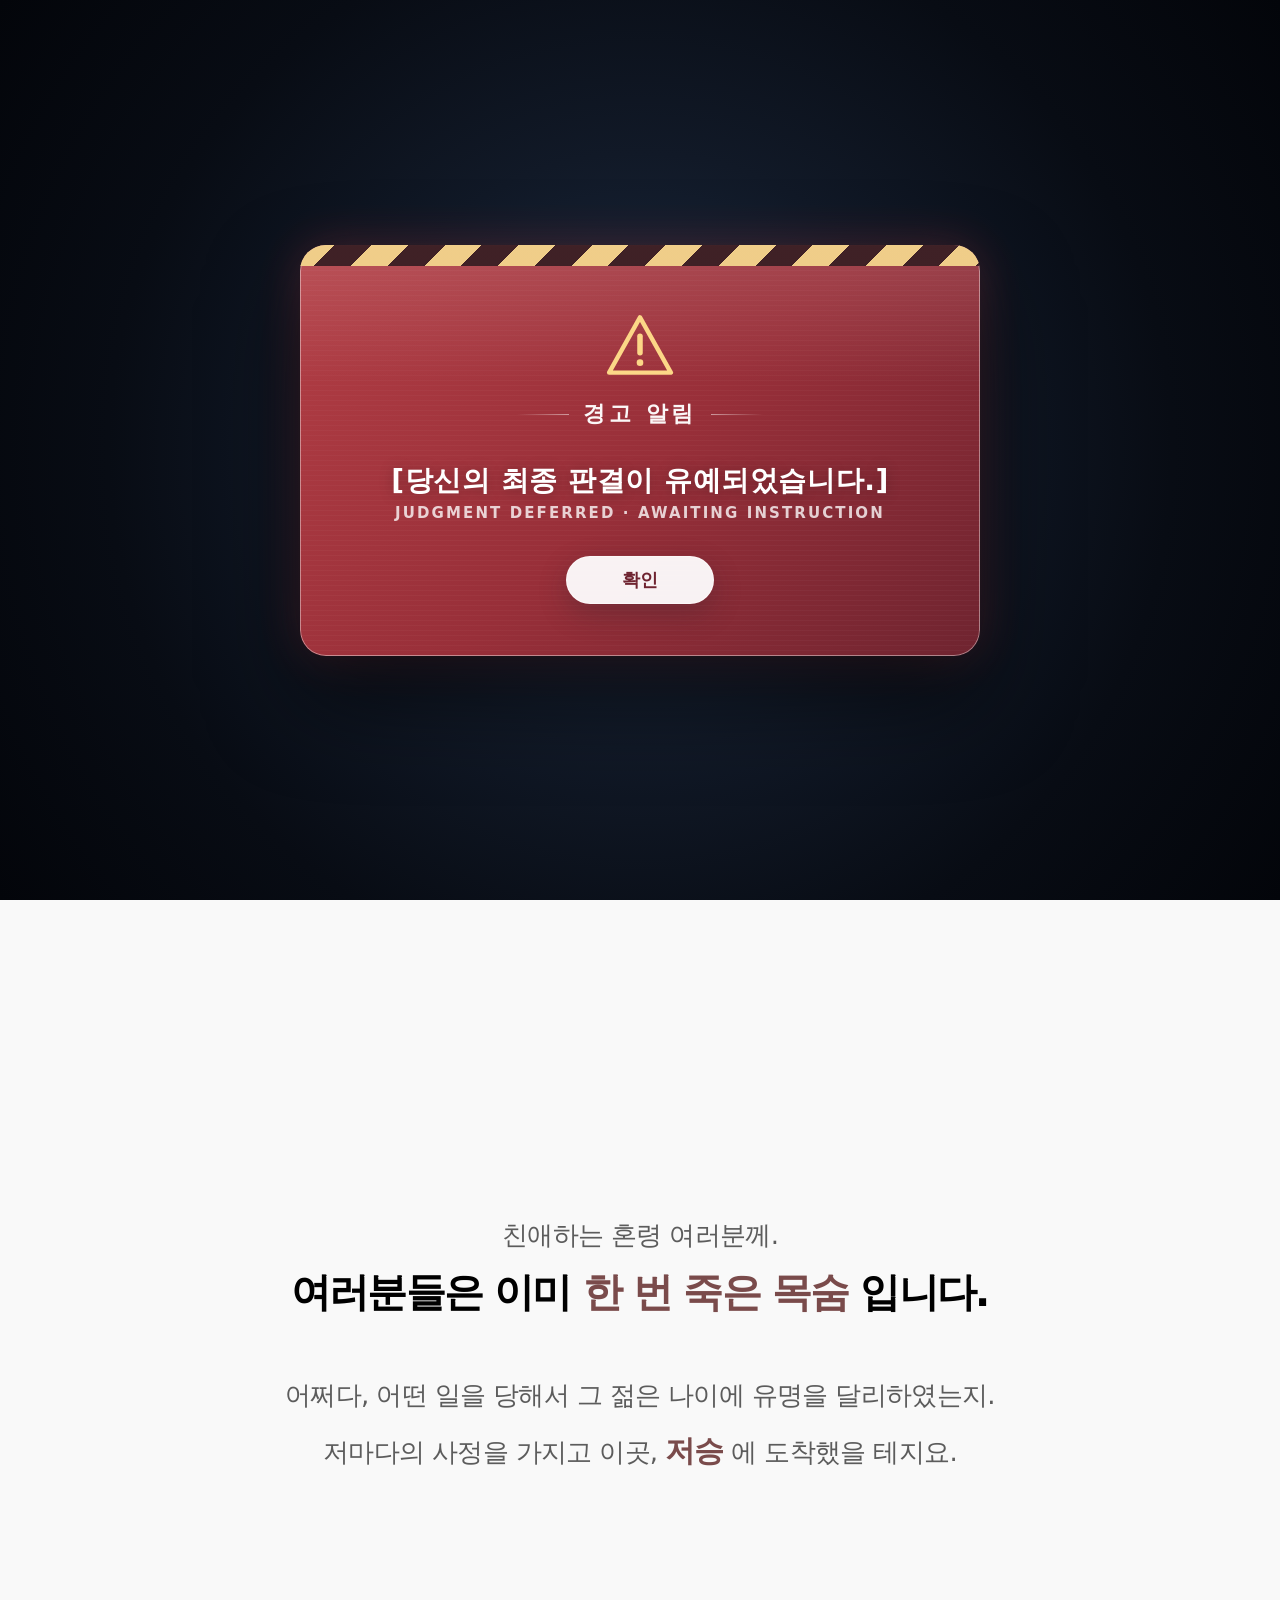
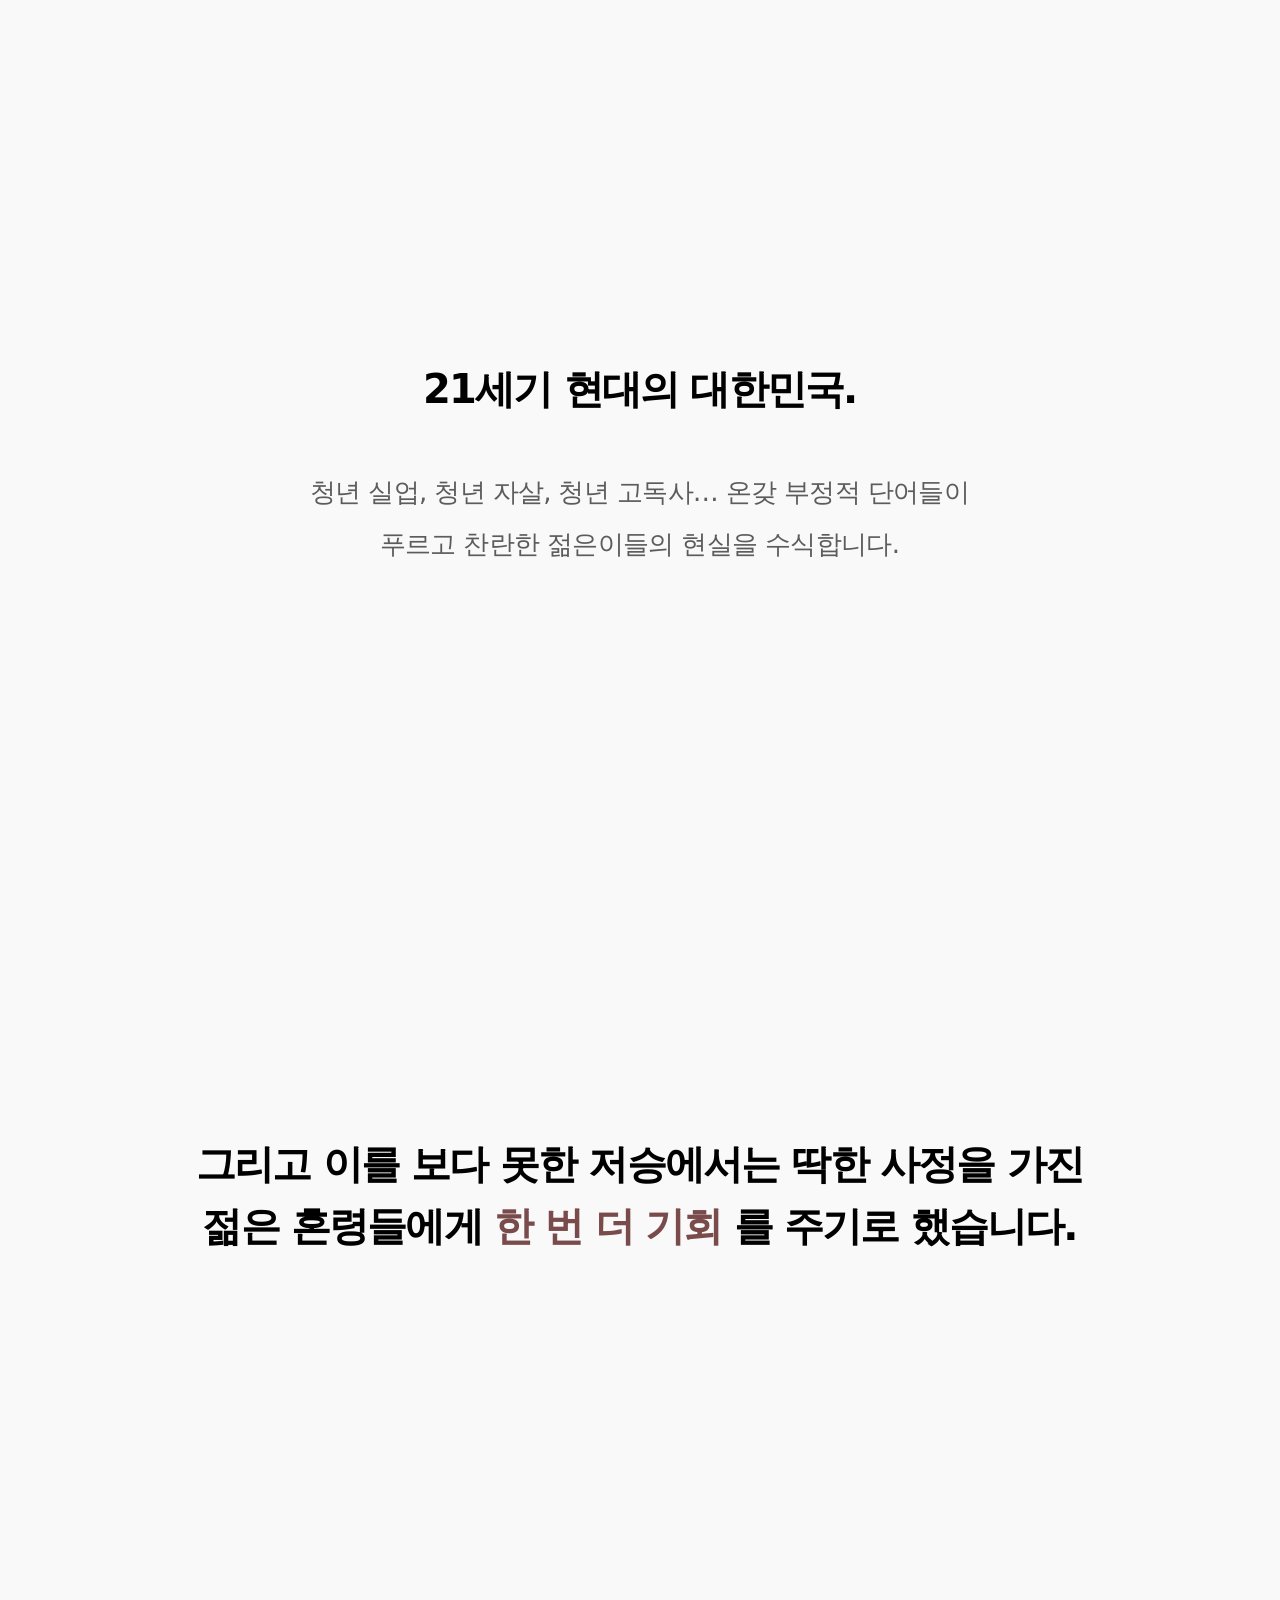
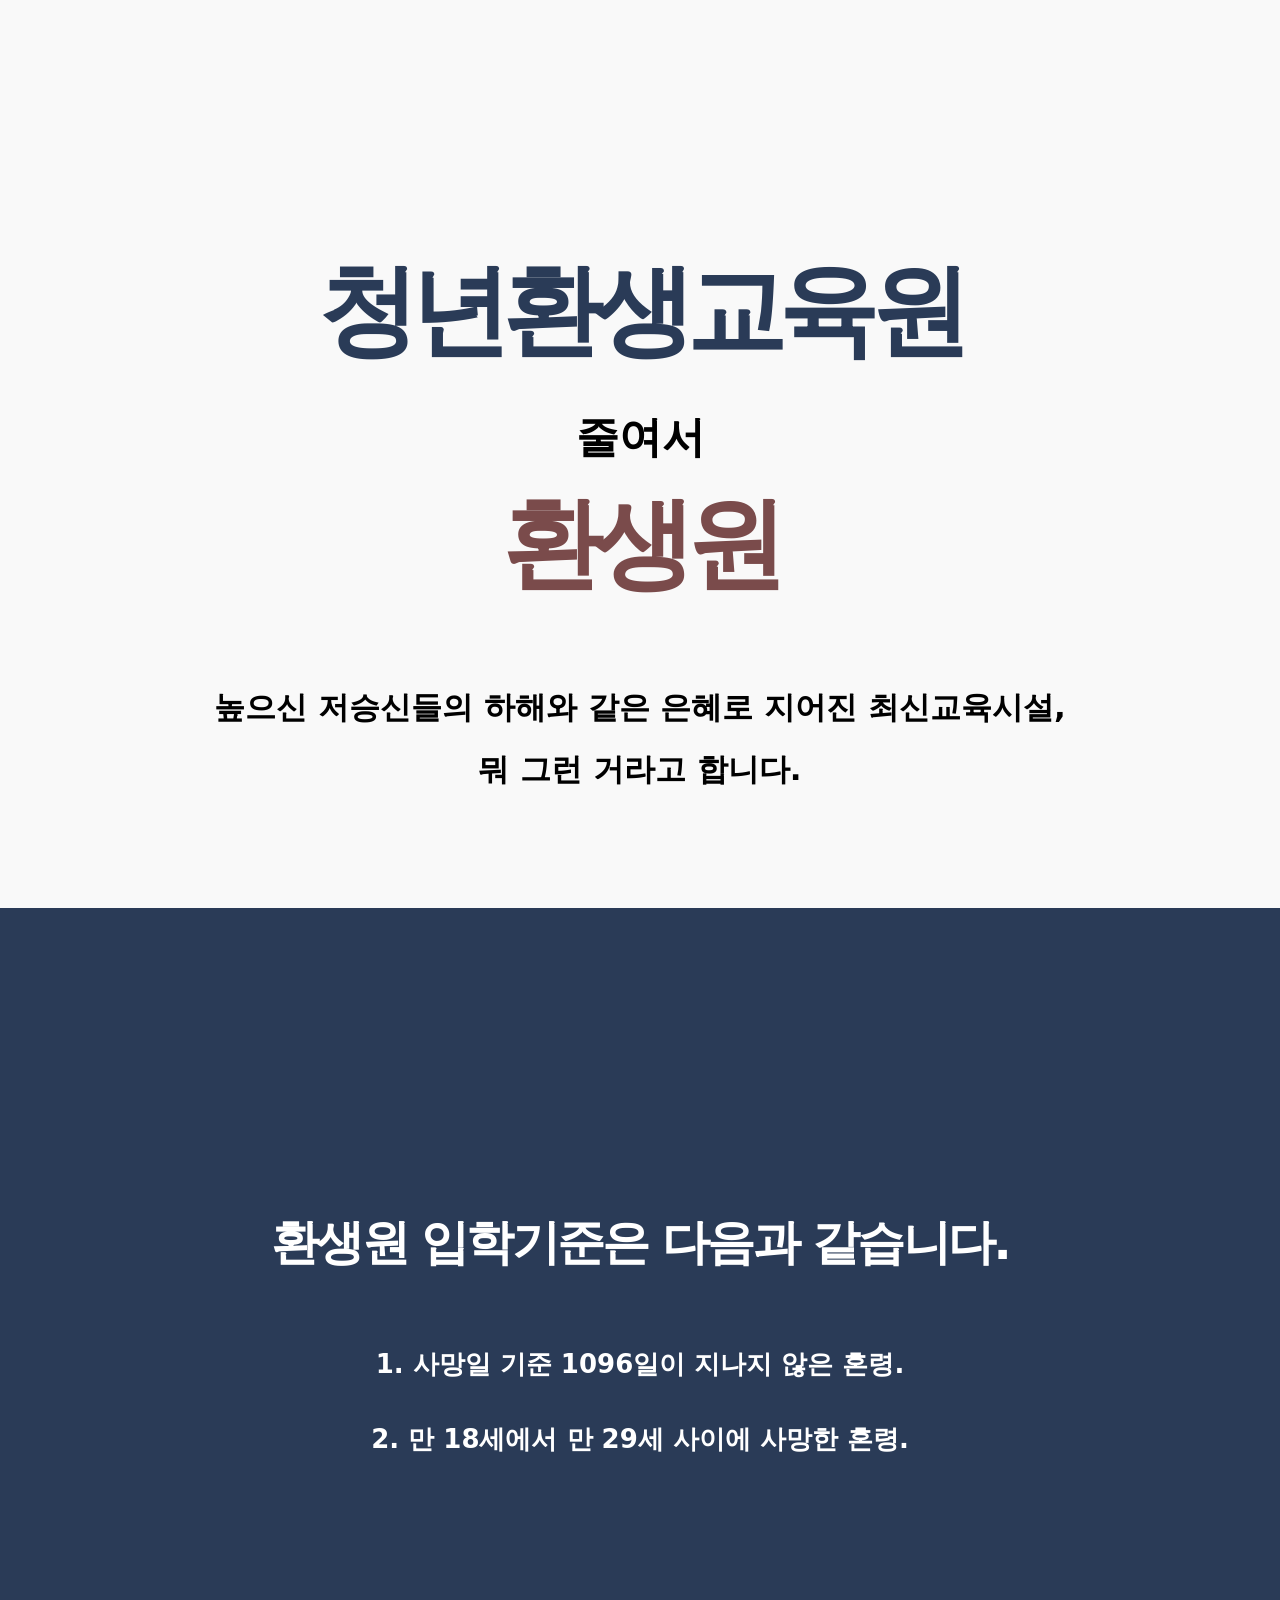
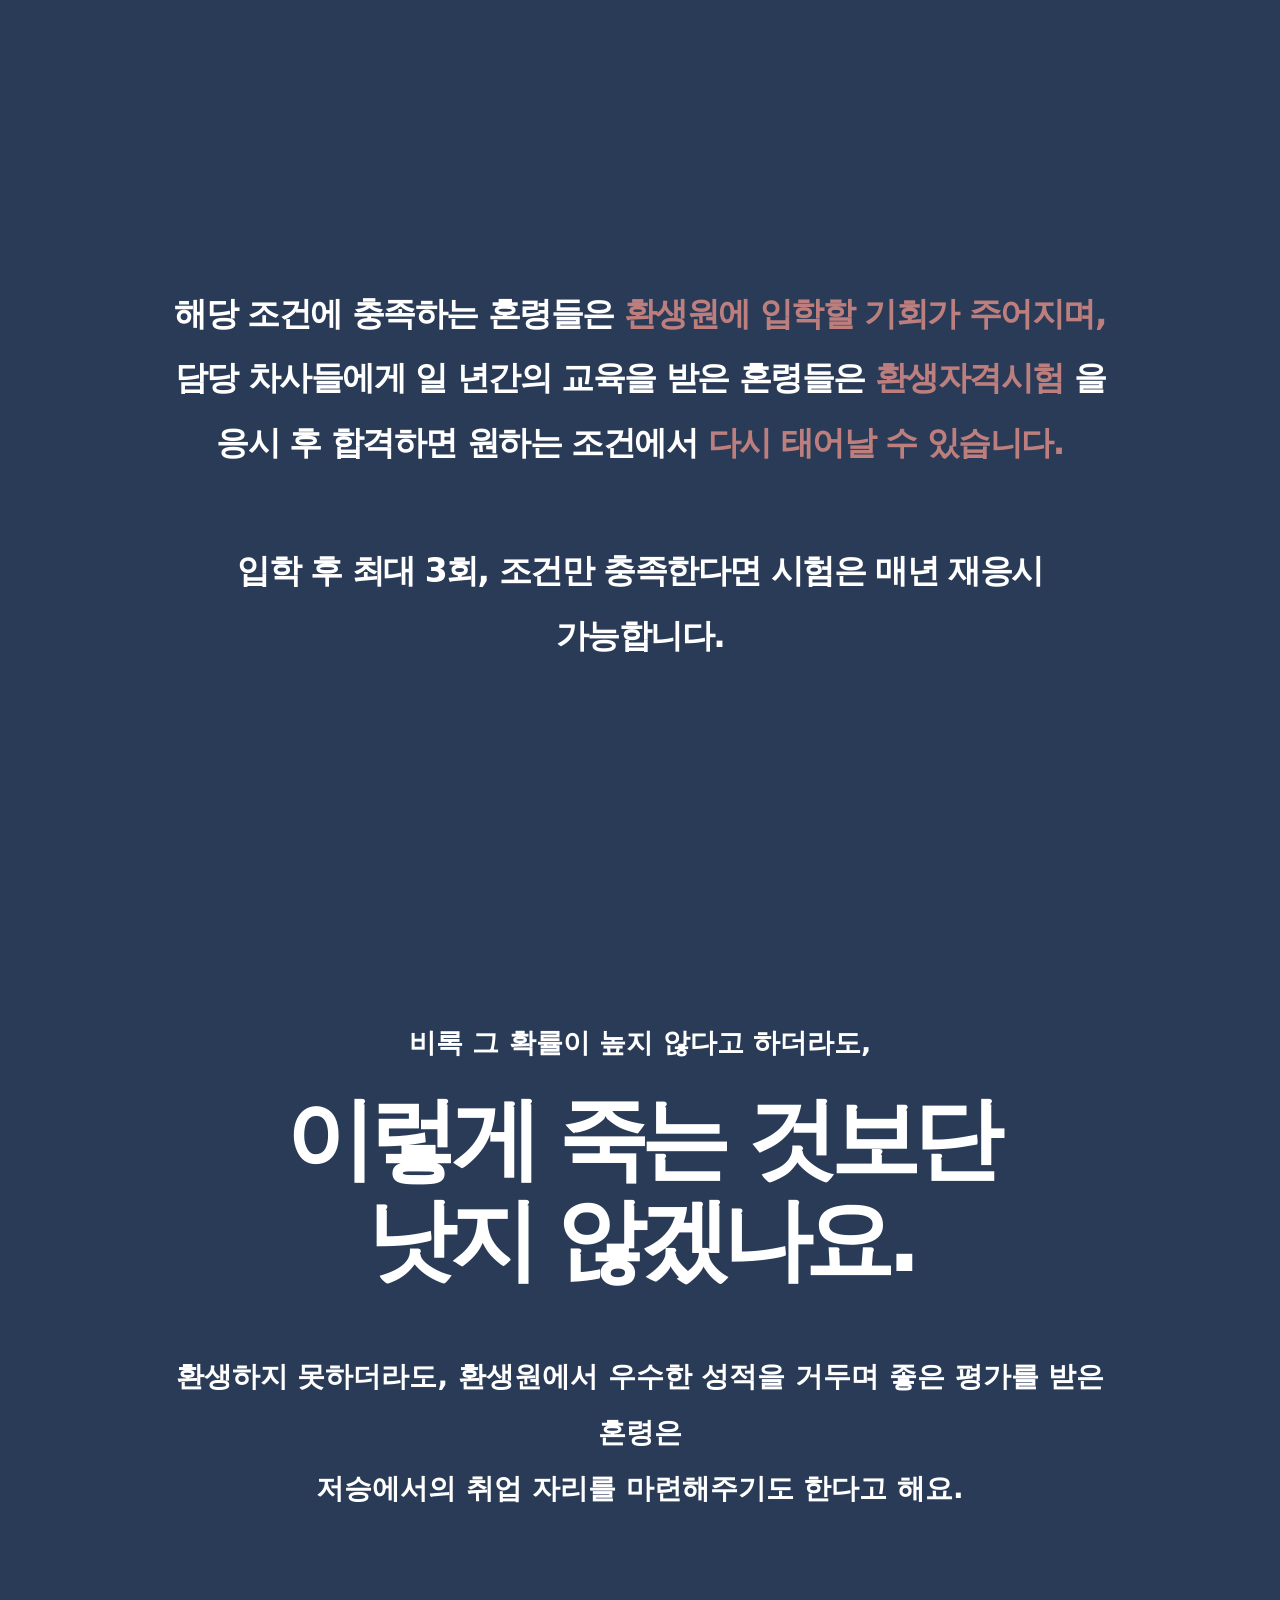
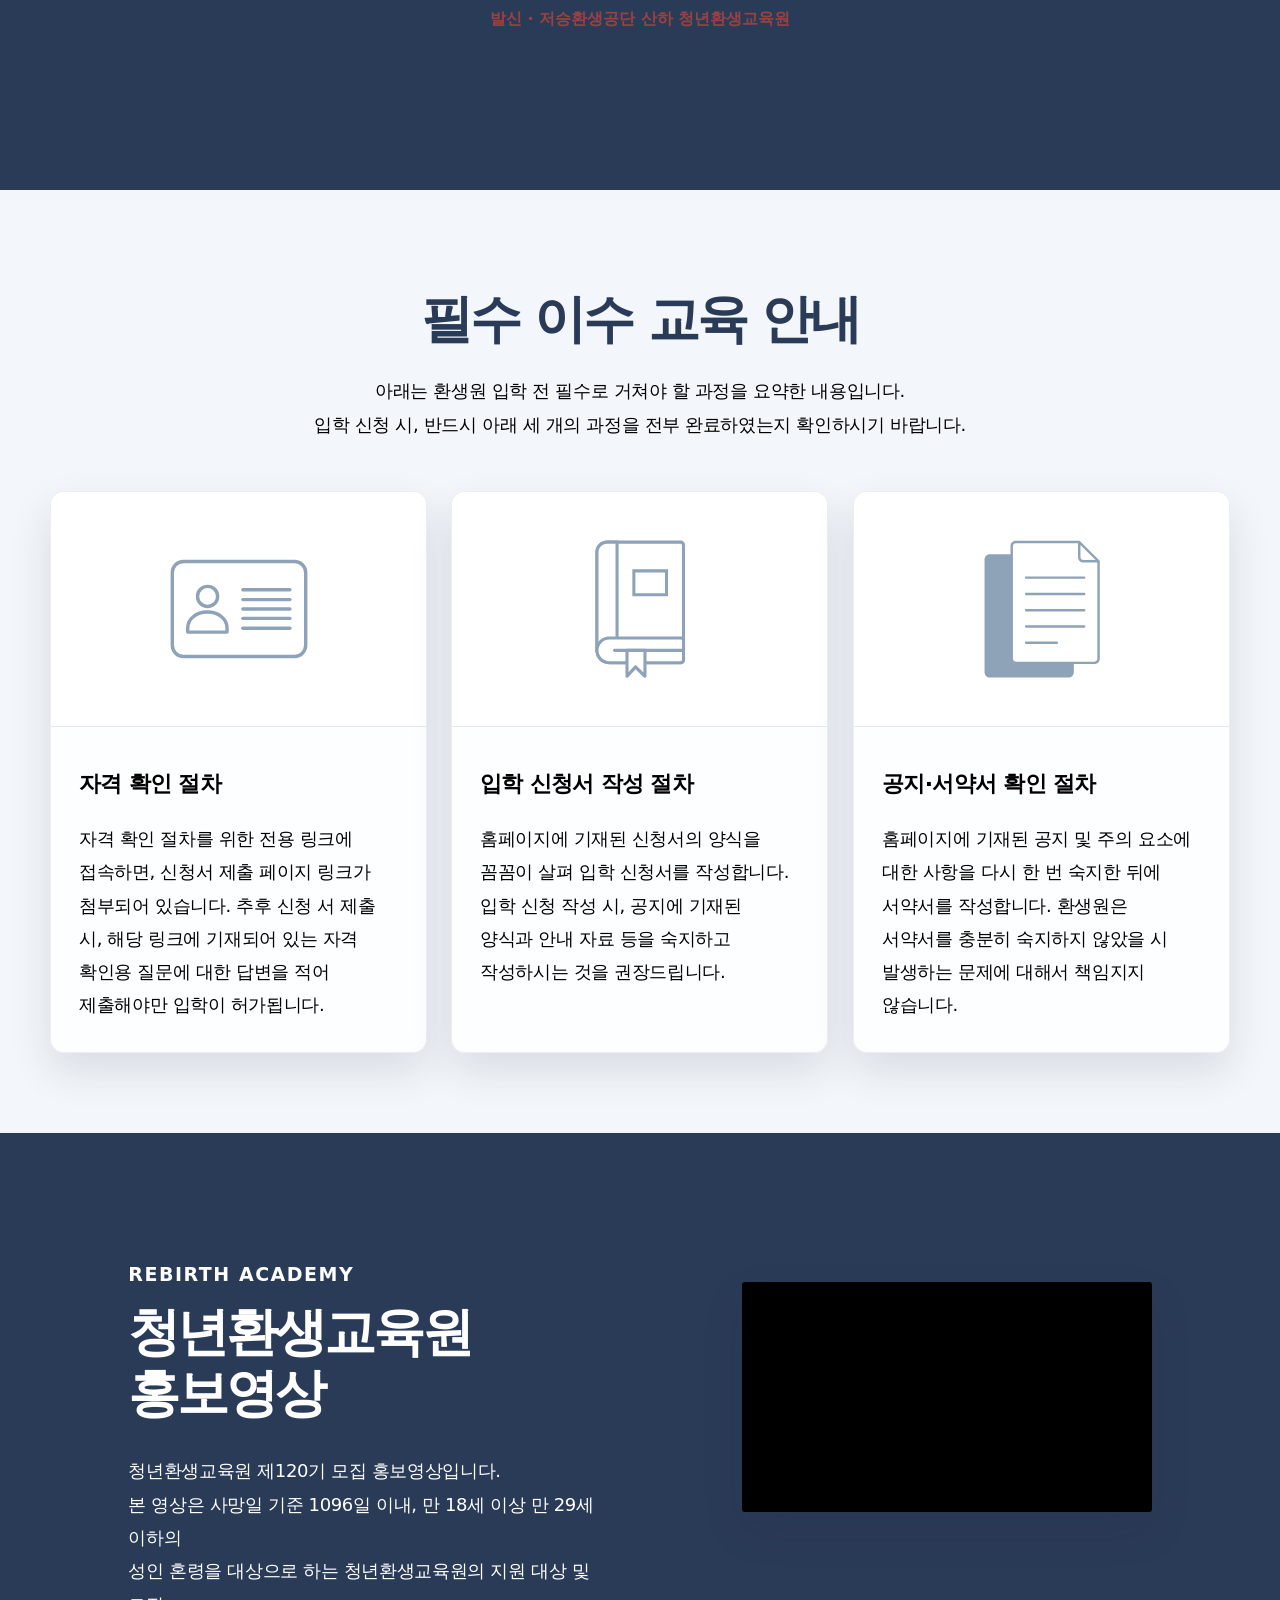
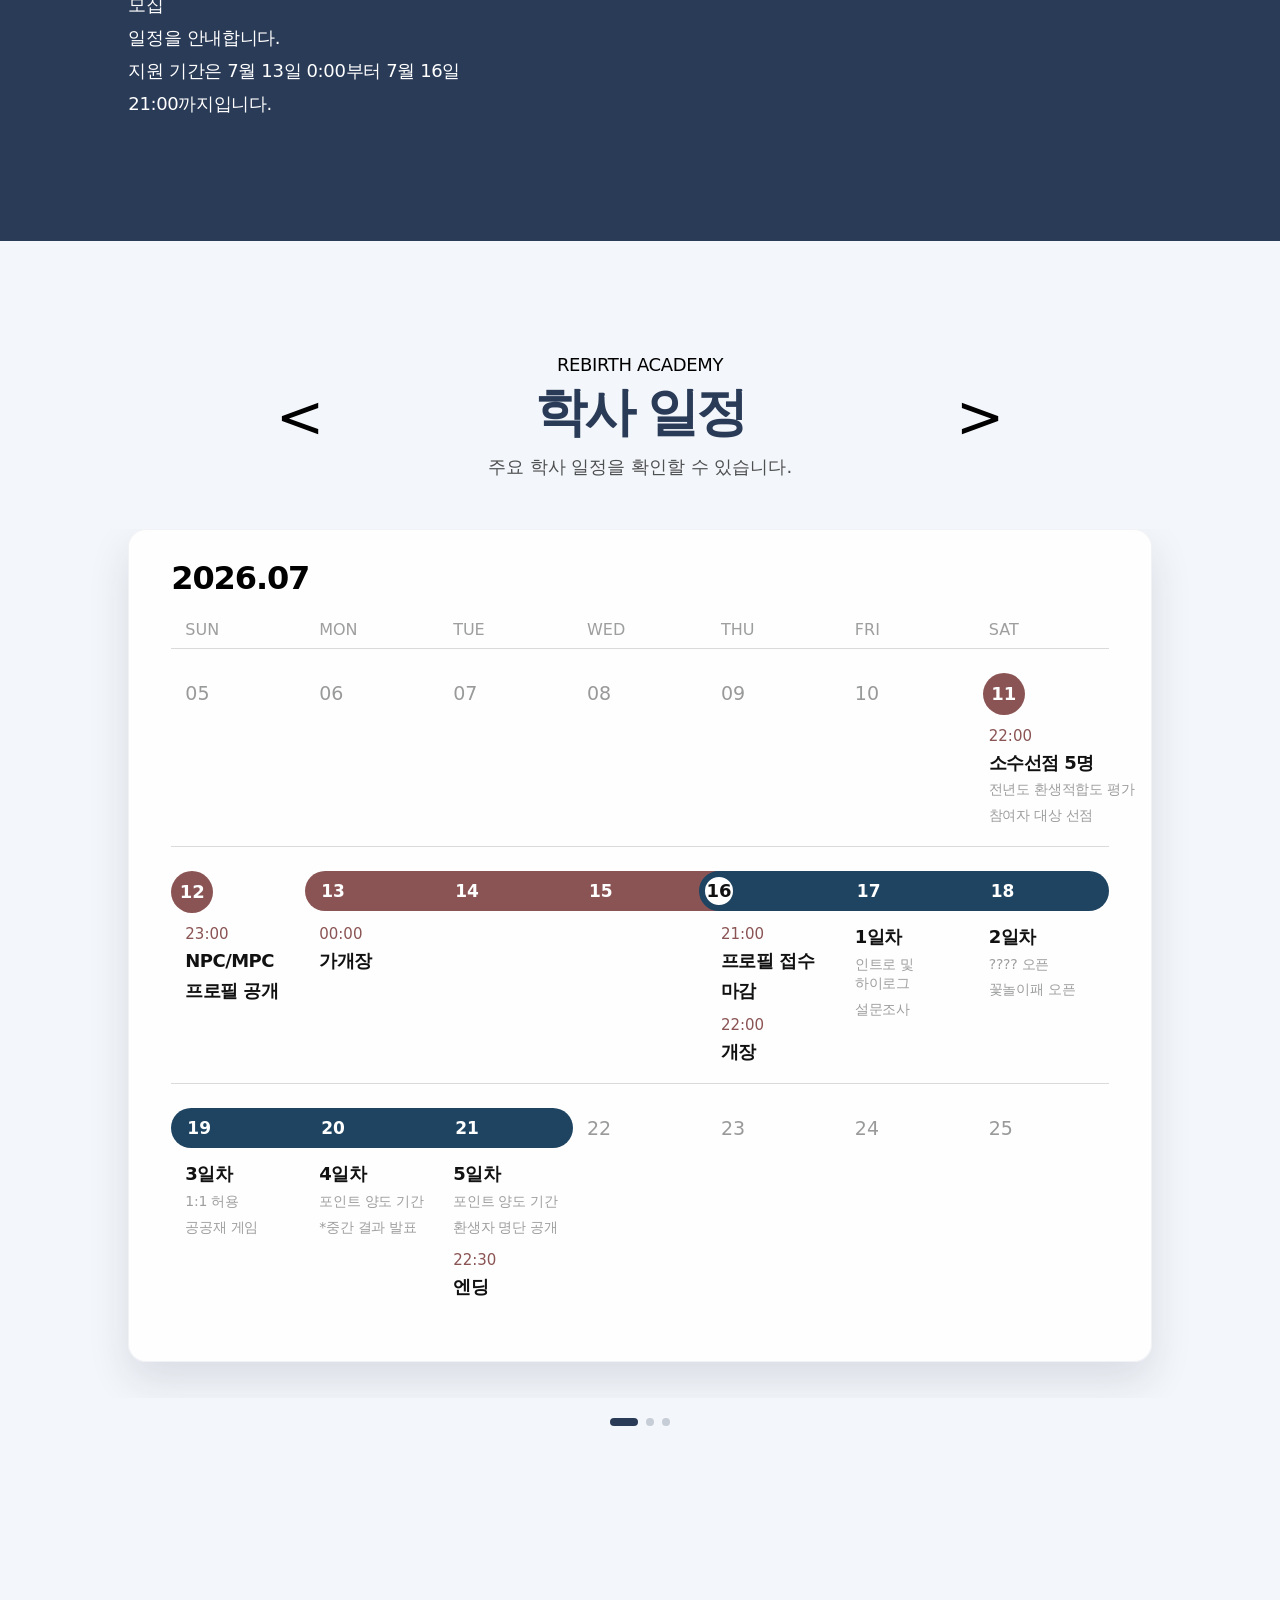
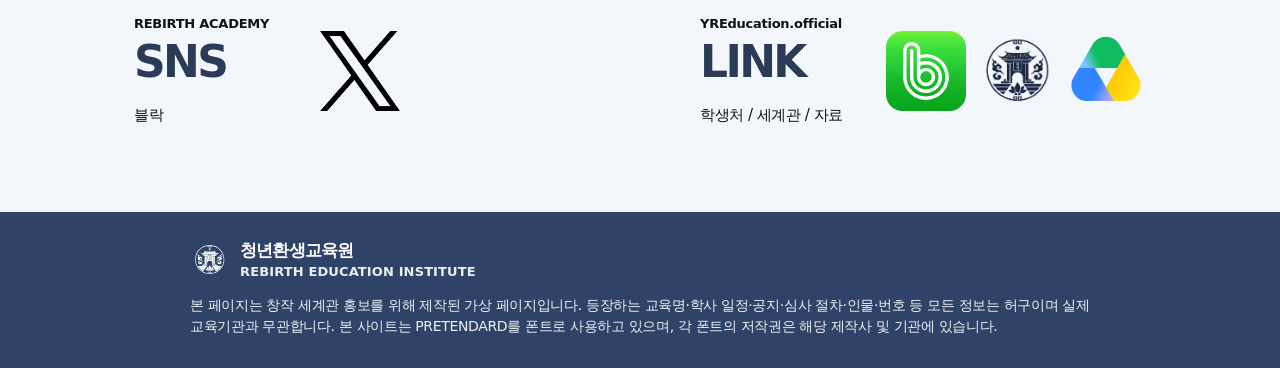
==== commit 9d6125bb: "update site3" ====
--- a/index.html
+++ b/index.html
@@ -16,7 +16,7 @@
    ========================================================= -->
     <header class="header">
       <div class="header__inner">
-        <a class="header__logo" href="#top">
+        <a class="header__logo" href="index.html">
           <img
             src="img/환생원 자료 모음/로고.png"
             alt="청년환생교육원 로고"
@@ -395,7 +395,24 @@
           </header>
 
           <figure class="promo__video">
-            <img alt="청년환생교육원 홍보영상 이미지" src="홍보영상.png" />
+            <iframe
+              width="560"
+              height="315"
+              src="https://www.youtube.com/embed/D4nuuw5urKU?si=Sbnmsg0q2Yco7pK2"
+              title="YouTube video player"
+              frameborder="0"
+              allow="
+                accelerometer;
+                autoplay;
+                clipboard-write;
+                encrypted-media;
+                gyroscope;
+                picture-in-picture;
+                web-share;
+              "
+              referrerpolicy="strict-origin-when-cross-origin"
+              allowfullscreen
+            ></iframe>
           </figure>
         </article>
       </section>
@@ -967,7 +984,7 @@
             <header class="quick__content">
               <p class="section-kicker">REBIRTH ACADEMY</p>
               <h2>SNS</h2>
-              <p>블락 / 1차 확인</p>
+              <p>블락</p>
             </header>
 
             <figure class="quick__asset quick__asset--single">
@@ -988,7 +1005,7 @@
           <!-- LINK / 밴드, 학생처, 추가 링크 영역 -->
           <article class="quick__panel reveal">
             <header class="quick__content">
-              <p class="section-kicker">REBIRTH ACADEMY</p>
+              <p class="section-kicker">YREducation.official</p>
               <h2>LINK</h2>
               <p>학생처 / 세계관 / 자료</p>
             </header>
--- a/styles.css
+++ b/styles.css
@@ -1371,6 +1371,37 @@
   width: 28px;
   background: var(--color-navy);
 }
+
+/* ---------------------------------------------------------
+   Promo YouTube Video
+   - 홍보영상 가로 범위 확장
+   --------------------------------------------------------- */
+.promo__video {
+  grid-column: 6 / -1;
+  width: min(32vw, 1080px);
+  max-width: none;
+  justify-self: end;
+  align-self: center;
+  margin: 0;
+  padding: 0;
+  overflow: visible;
+  background: transparent;
+  border-radius: 0;
+  box-shadow: none;
+}
+
+.promo__video iframe,
+.promo__youtube-embed {
+  width: 100%;
+  aspect-ratio: 16 / 9;
+  height: auto;
+  display: block;
+  border: 0;
+  border-radius: 3px;
+  background: #000;
+  box-shadow: var(--shadow-card);
+}
+
 /* ---------------------------------------------------------
    12. Calendar
    --------------------------------------------------------- */
